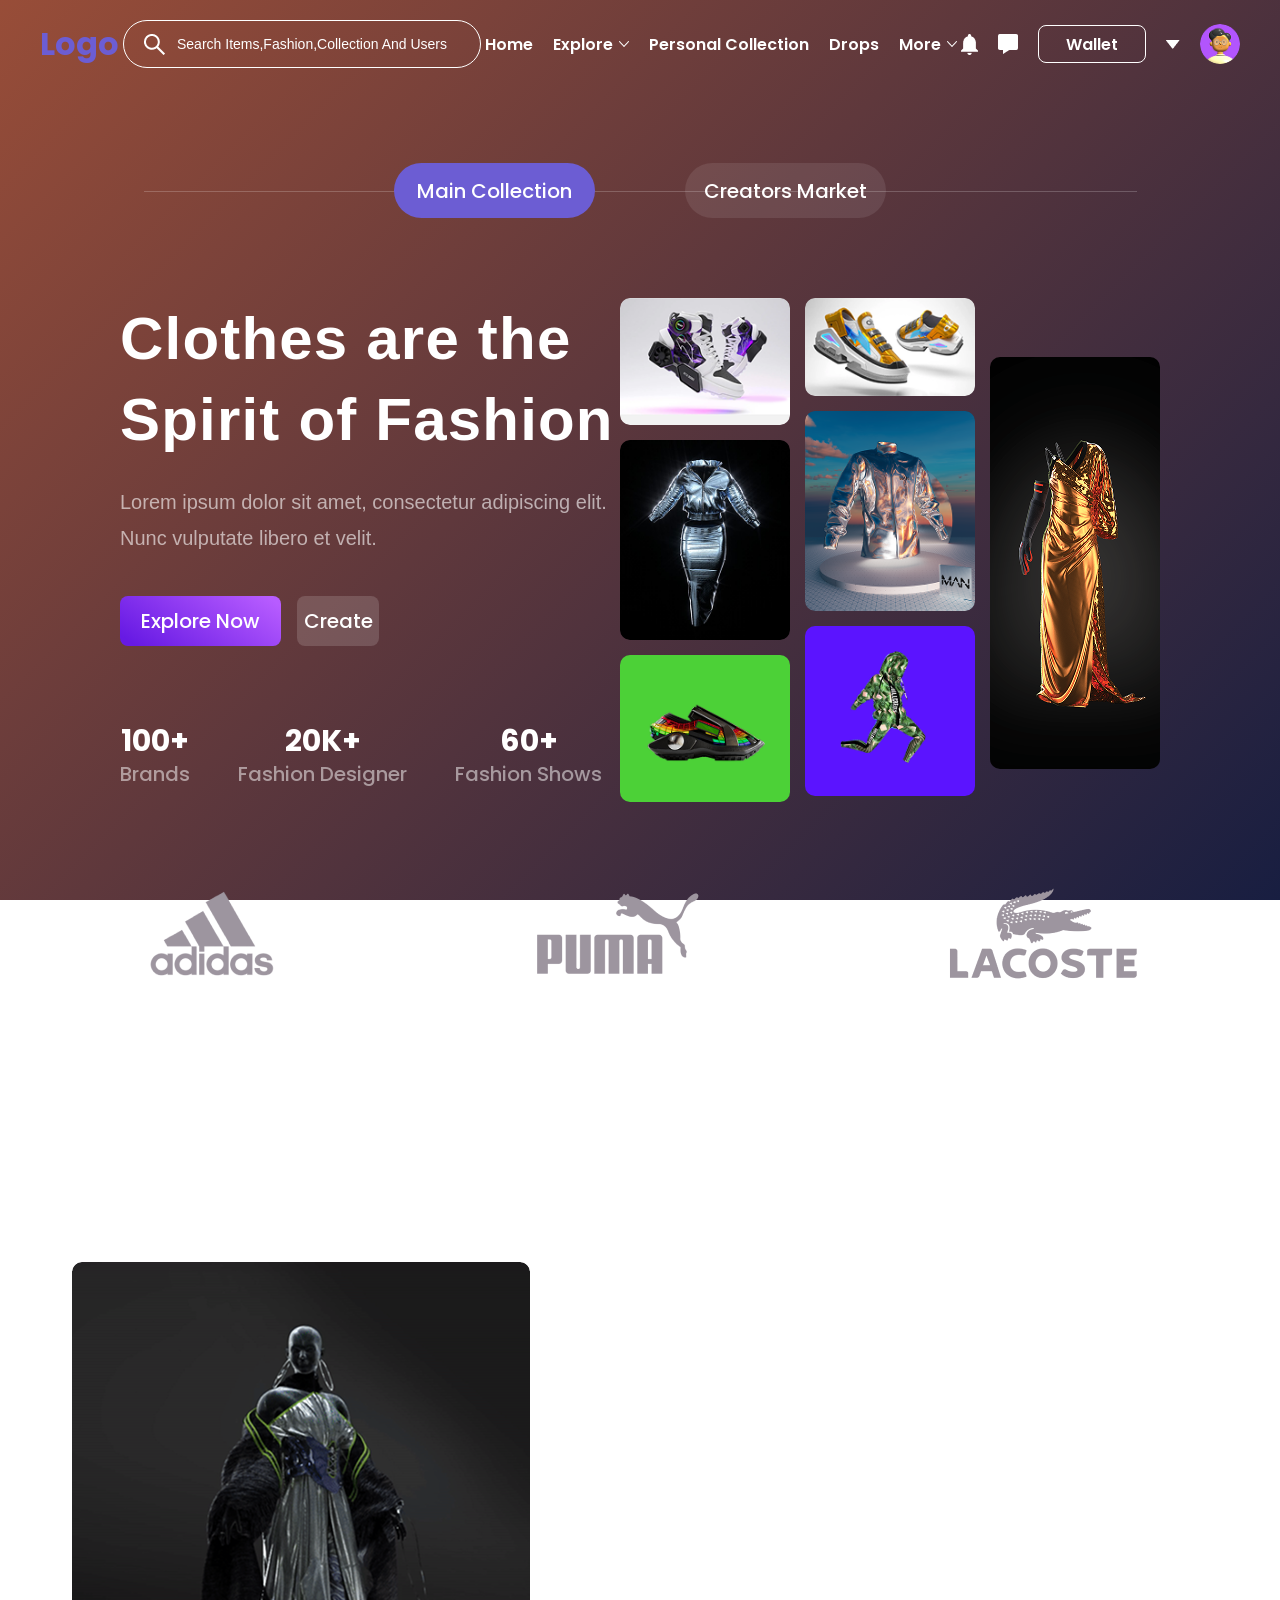
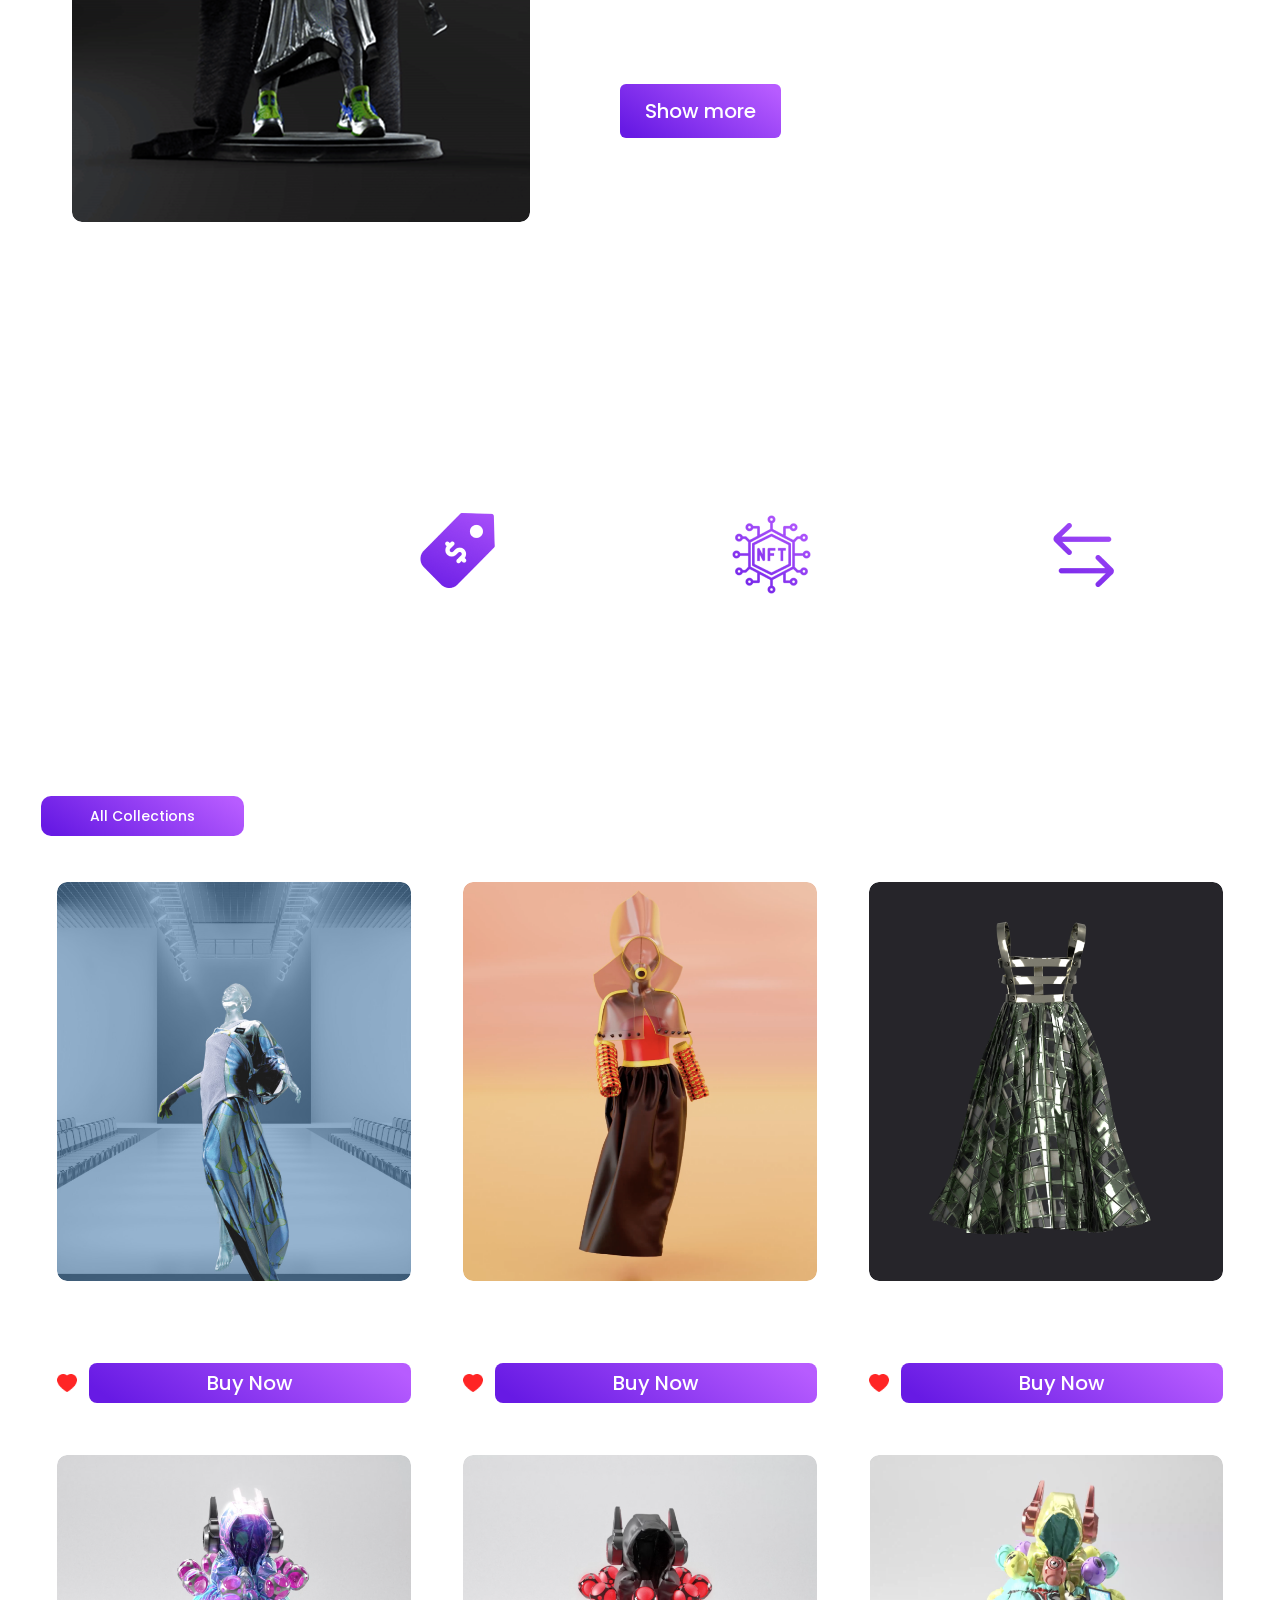
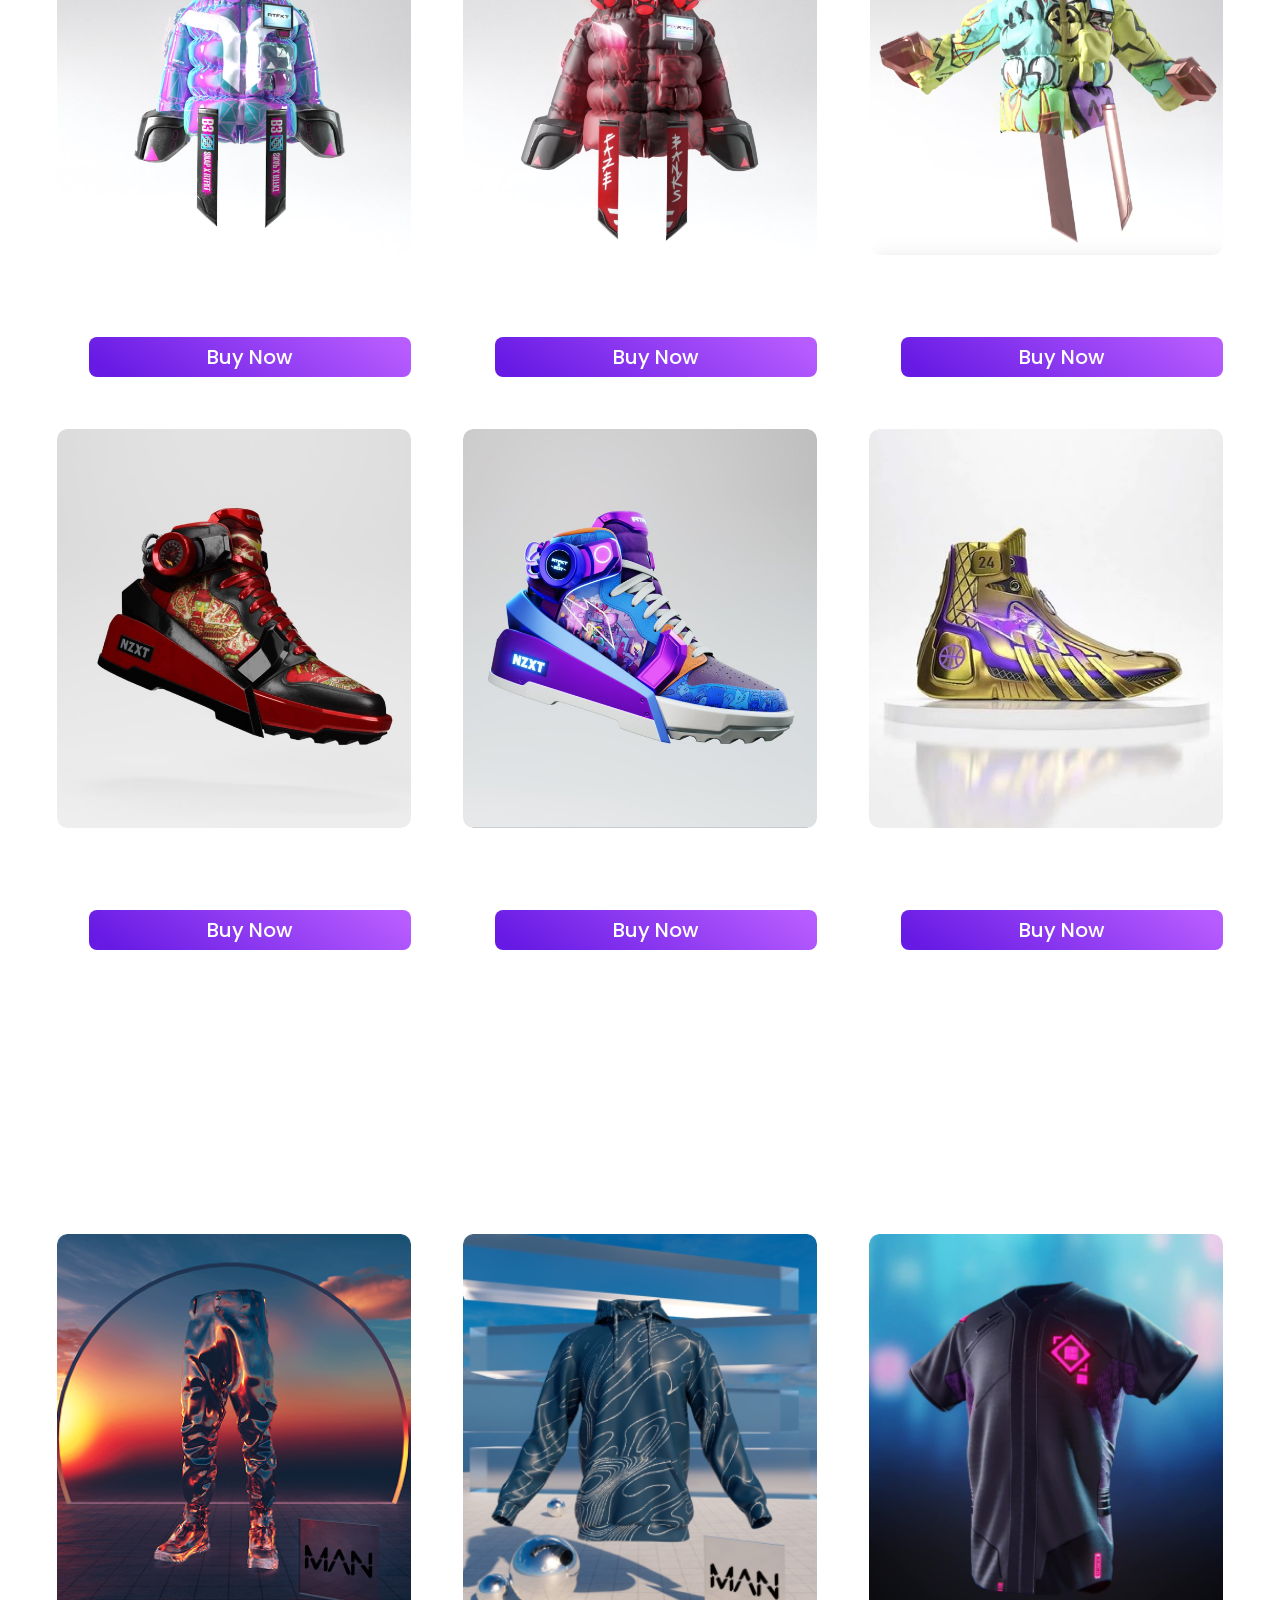
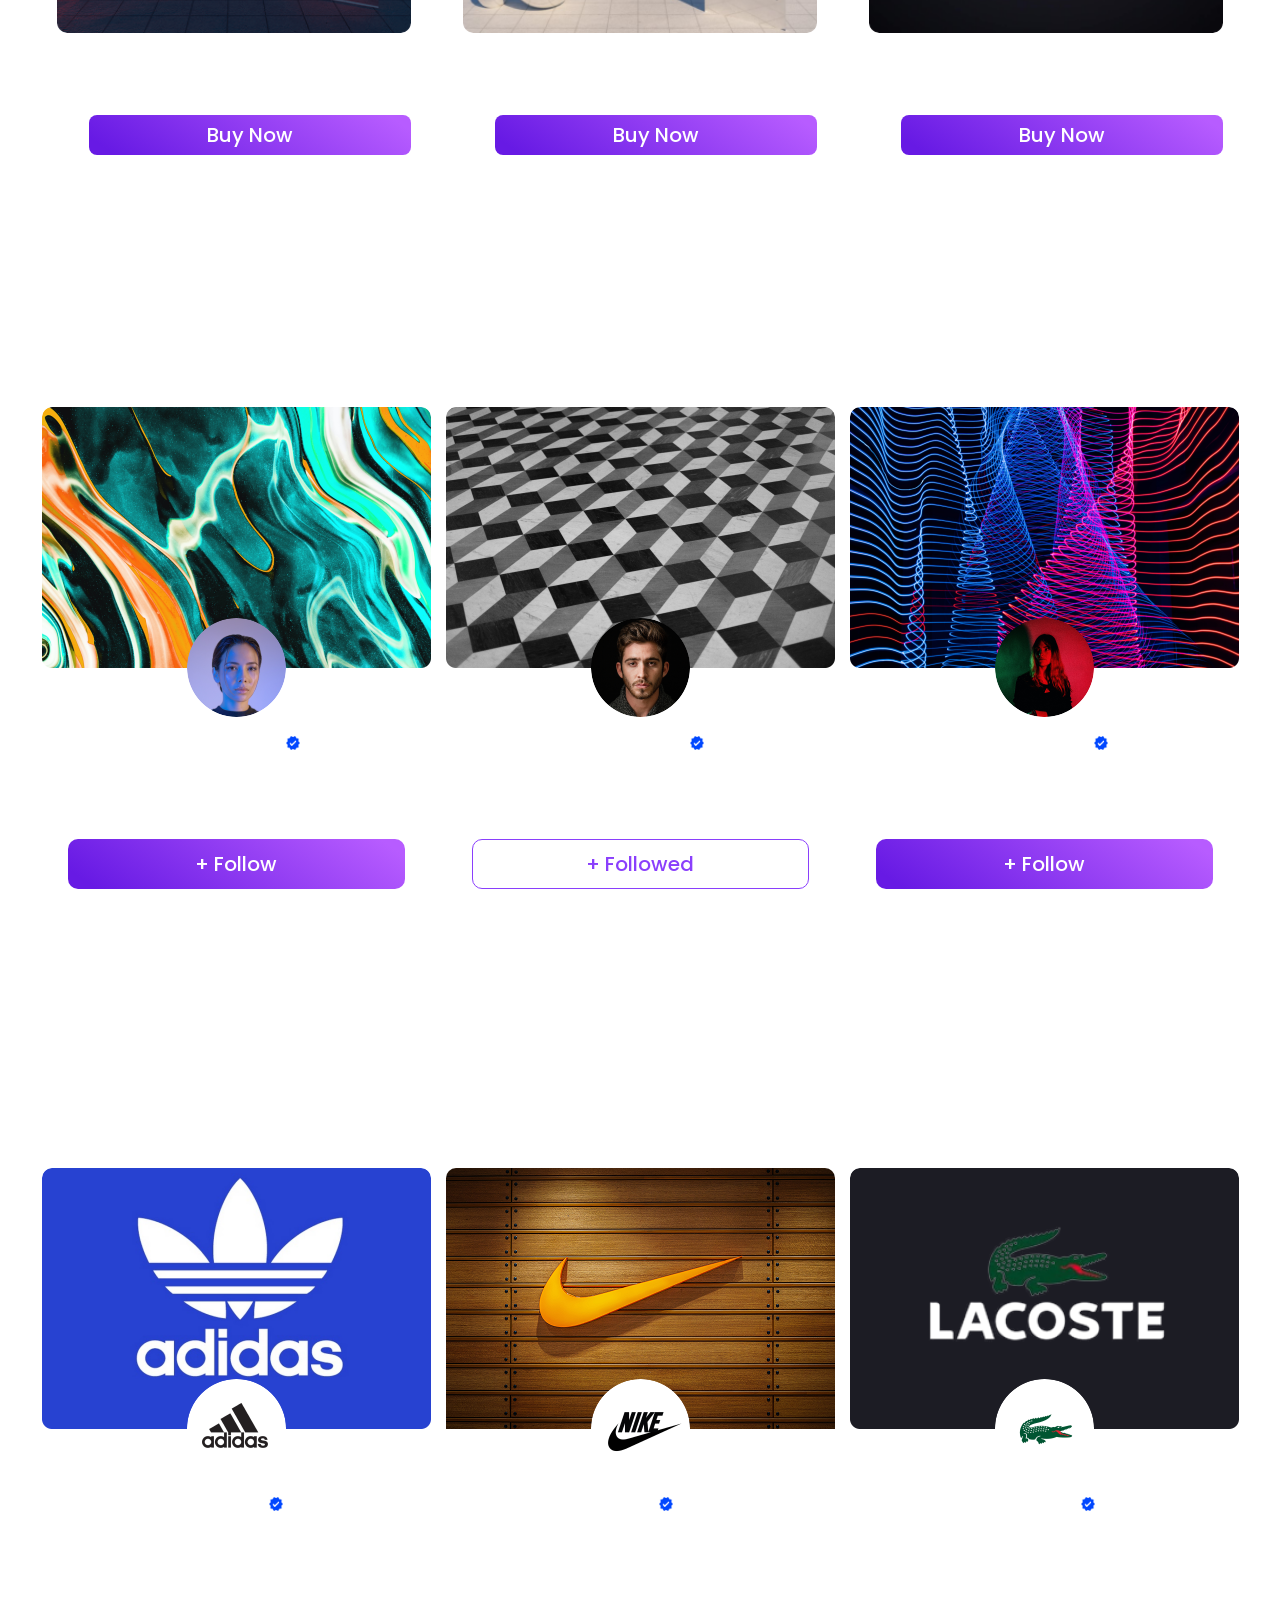
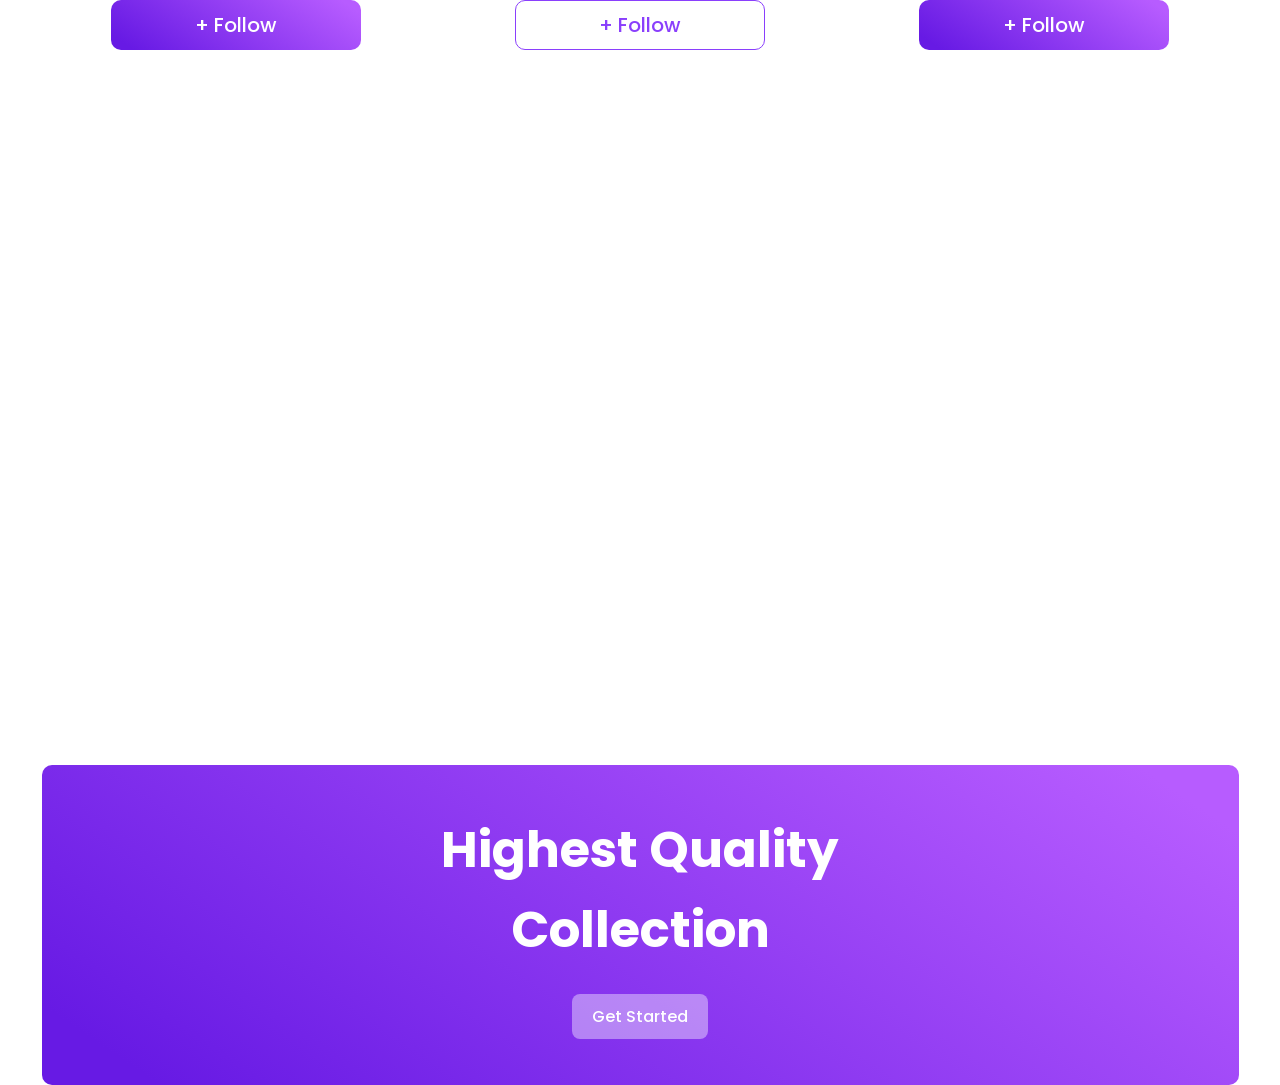
==== index.html @ 4e11d4e2 "initial commit" ====
<!DOCTYPE html>
<html lang="en">
<head>
    <meta charset="UTF-8">
    <meta name="viewport" content="width=device-width, initial-scale=1.0">
    <title>Fashion Marketplace</title>
    <link href="https://fonts.googleapis.com/css2?family=Poppins:wght@400;500;700&display=swap" rel="stylesheet">
    <link rel="stylesheet" href="assets/css/reset.css">
    <link rel="stylesheet" href="assets/css/style.css">
</head>
<body>
    <header> 
        <nav class="navbar">
            <!--1 ლოგო-->
            <a href="#" class="logo">Logo</a>

            <!--2 საძიებო ველი-->
            <div class="search-box">
                <img src="assets/icons/search.png" alt="search" class="search-icon">
                <input type="text" placeholder="Search Items,Fashion,Collection And Users">
            </div>

            <!--3 მენიუს ბმულები-->
             <ul class="nav-links">
                <li><a href="#">Home</a></li>
                <li>
                    <a href="#">
                        Explore
                        <img src="assets/icons/dropdown.png" alt="dropdown" class="dropdown-icon">
                    </a>
                </li>
                    <li><a href="#">Personal Collection</a></li>
                    <li><a href="#">Drops</a></li>
                    <li>
                    <a href="#">
                        More
                        <img src="assets/icons/dropdown.png" alt="dropdown" class="dropdown-icon">
                        </a>
                     </li>
                </ul>

                <!--მარჯვენა მხრის ელემენტები-->
            <div class="nav-right">
                <img src="assets/icons/notification.png" alt="Notification" class="icon">
                <img src="assets/icons/chat.png"  alt="chat" class="icon">
                <a href="#" class="wallet-btn">Wallet</a>
                <img src="assets/icons/wallet.png" alt="wallet" class="icon">
                <img src="assets/icons/profile.png" alt="profile" class="profile-img">

            </div>
        </nav>
    </header>
    
   <main>
    <div class="tabs">
        <a href="#" class="tab tab-active">Main Collection</a>
        <a href="#" class="tab">Creators Market</a>
    </div>
<section class="hero">
    <div class="hero-text">
        <h1>Clothes are the<br>Spirit of Fashion</h1>
        <p>Lorem ipsum dolor sit amet, consectetur adipiscing elit.<br>Nunc vulputate libero et velit.</p>

        <div class="hero-buttons">
            <a href="#" class="btn btn-primary">Explore Now</a>
            <a href="#" class="btn btn-secondary">Create</a>
        </div>

        <div class="stats">
            <div>
                <h3>100+</h3>
                <p>Brands</p>
            </div>
            <div>
                <h3>20K+</h3>
                <p>Fashion Designer</p>
            </div>
            <div>
                <h3>60+</h3>
                <p>Fashion Shows</p>
            </div>
        </div>  
        </div>
    <div class="hero-images">
        <div class="col">
            <img src="assets/images/shoes-white.png">
            <img src="assets/images/suit.png">
            <img src="assets/images/shoes-green.png">
        </div>
        <div class="col">
            <img src="assets/images/shoes-yellow.png">
            <img src="assets/images/jacket.png">
            <img src="assets/images/figure.png">
            </div>
         <div class="col">
                <img src="assets/images/dress.png">
            </div>
        </div>    
</section>
 <section class="brands">
    <img src="assets/images/adidas.png" alt="adidas">
    <img src="assets/images/puma.png" alt="puma">
    <img src="assets/images/lacoste.png" alt="lacoste">
 </section>
<section class="about">
    <div class="about-head">
        <h2>About Us</h2>
        <p>Lorem ipsum dolor sit amet, consectetur<br> adipiscing elit.</p>
    </div>
    <div class="about-content">
        <img src="assets/images/Rectangle.png">

        <div class="about-text">
            <h3>Fashion That Speaks</h3>
            <p>Lorem ipsum dolor sit amet, consectetur adipiscing elit. Etiam eu turpis molestie, dictum est a, mattis tellus. Sed dignissim, metus nec fringilla  risus sem sollicitudin lacus, ut interdum tellus elit sed risus.  eget condimentum velit, sit amet feugiat lectus. Class aptent taciti sociosqu ad litora torquent per conubia nostra, per<br> inceptos himenaeos. Praesent auctor purus luctus enim egestas, ac scelerisque ante pulvinar. </p>
            <a href="#" class="btn btn-primary">Show more</a>
            </div>

        </div>
    </div>
</section>

<section class="collection">
    <div class="collection-head">
        <h2> All Collection</h2>
        <p>Worlds First Layer 2 Fashion Marketplace</p>
    </div>

    <div class="collection-items">
        <div>
            <img src="assets/images/Mask1.png" alt="mask">
            <p>No Gas Fees</p>
    </div>
    <div >
        <img src="assets/images/Mask2.png" alt="mask">
        <p>Carbon Netural NFTs</p>
    </div>
    <div>
        <img src="assets/images/Mask3.png" alt="mask">
        <p>Fast And Easy Transactions</p>
    </div>
 </div>
</section>

        <section class="market">
            <div class="market-tabs">
                <button class="market-tab market-tab-active">All Collections</button>
                <button class="market-tab">Verified Brands</button>
                <button class="market-tab">Verified Artists</button>
                <button class="market-tab">New Drops</button>
                <button class="market-tab">Live Shows</button>
            </div>

            <div class="market-grid">
                <!-- ბარათი 1-->
            <div class="card">
        <img src="assets/images/silver.png" alt="silver" class="card-img">

        <div class="card-info">
            <span class="card-user">@Johny</span>
            <span class="card-bid-label">Current Bid</span>
        </div>

         <div class="card-info">
            <h4 class="card-title">Lorem Ipsum</h4>
            <span class="card-price">0.005 ETH</span>
        </div>
        <div class="card-bottom">
            <img src="assets/icons/heart-red.png" alt="heart-red" class="heart">
            <a href="#" class="btn btn-primary card-btn">Buy Now</a>
        </div>
    </div>
              <!--ბარათი2-->
              <div class="card">
        <img src="assets/images/gold.png" alt="gold" class="card-img">
        <div class="card-info">
            <span class="card-user">@Johny</span>
            <span class="card-bid-label">Current Bid</span>
        </div>
        <div class="card-info">
            <h4 class="card-title">Lorem Ipsum</h4>
            <span class="card-price">0.005 ETH</span>
        </div>
        <div class="card-bottom">
            <img src="assets/icons/heart-red.png" alt="heart-red" class="heart">
            <a href="#" class="btn btn-primary card-btn">Buy Now</a>
        </div>
    </div>

    <!-- ბარათი 3 -->
    <div class="card">
        <img src="assets/images/green.png" alt="green" class="card-img">
        <div class="card-info">
            <span class="card-user">@Johny</span>
            <span class="card-bid-label">Current Bid</span>
        </div>
        <div class="card-info">
            <h4 class="card-title">Lorem Ipsum</h4>
            <span class="card-price">0.005 ETH</span>
        </div>
        <div class="card-bottom">
            <img src="assets/icons/heart-red.png" alt="heart-red" class="heart">
            <a href="#" class="btn btn-primary card-btn">Buy Now</a>
        </div>
    </div>

    <!-- ბარათი 4 -->
    <div class="card">
        <img src="assets/images/robot1.png" alt="robot" class="card-img">
        <div class="card-info">
            <span class="card-user">@Johny</span>
            <span class="card-bid-label">Current Bid</span>
        </div>
        <div class="card-info">
            <h4 class="card-title">Lorem Ipsum</h4>
            <span class="card-price">0.005 ETH</span>
        </div>
        <div class="card-bottom">
            <img src="assets/icons/heart2.png" alt="heart2" class="heart">
            <a href="#" class="btn btn-primary card-btn">Buy Now</a>
        </div>
    </div>

    <!-- ბარათი 5 -->
    <div class="card">
        <img src="assets/images/robot2.png" alt="robot2" class="card-img">
        <div class="card-info">
            <span class="card-user">@Johny</span>
            <span class="card-bid-label">Current Bid</span>
        </div>
        <div class="card-info">
            <h4 class="card-title">Lorem Ipsum</h4>
            <span class="card-price">0.005 ETH</span>
        </div>
        <div class="card-bottom">
            <img src="assets/icons/heart2.png" alt="heart2" class="heart">
            <a href="#" class="btn btn-primary card-btn">Buy Now</a>
        </div>
    </div>

    <!-- ბარათი 6 -->
    <div class="card">
        <img src="assets/images/robot3.png" alt="robot3" class="card-img">
        <div class="card-info">
            <span class="card-user">@Johny</span>
            <span class="card-bid-label">Current Bid</span>
        </div>
        <div class="card-info">
            <h4 class="card-title">Lorem Ipsum</h4>
            <span class="card-price">0.005 ETH</span>
        </div>
        <div class="card-bottom">
            <img src="assets/icons/heart2.png" alt="heart2" class="heart">
            <a href="#" class="btn btn-primary card-btn">Buy Now</a>
        </div>
     </div>

        <!--ბარათი 7-->
        <div class="card">
            <img src="assets/images/red shoes.png" alt="red shoes" class="card-img">
            <div class="card-info">
                <span class="card-user">@Johny</span>
                 <span class="card-bid-label">Current Bid</span>
        </div>
        <div class="card-info">
            <h4 class="card-title">Lorem Ipsum</h4>
            <span class="card-price">0.005 ETH</span>
        </div>
        <div class="card-bottom">
            <img src="assets/icons/heart2.png" alt="heart2" class="heart">
            <a href="#" class="btn btn-primary card-btn">Buy Now</a>
        </div>
        </div>

         <!--ბარათი 8-->
        <div class="card">
            <img src="assets/images/violet shoes.png" alt="violet shoes" class="card-img">
            <div class="card-info">
                <span class="card-user">@Johny</span>
                 <span class="card-bid-label">Current Bid</span>
        </div>
        <div class="card-info">
            <h4 class="card-title">Lorem Ipsum</h4>
            <span class="card-price">0.005 ETH</span>
        </div>
        <div class="card-bottom">
            <img src="assets/icons/heart2.png" alt="heart2" class="heart">
            <a href="#" class="btn btn-primary card-btn">Buy Now</a>
        </div>
        </div>

         <!--ბარათი 9-->
        <div class="card">
            <img src="assets/images/gold shoes.png" alt="gold shoes" class="card-img">
            <div class="card-info">
                <span class="card-user">@Johny</span>
                <span class="card-bid-label">Current Bid</span>
            </div>
            <div class="card-info">
                <h4 class="card-title">Lorem Ipsum</h4>
                <span class="card-price">0.005 ETH</span>
            </div>
            <div class="card-bottom">
                <img src="assets/icons/heart2.png" alt="heart2" class="heart">
                <a href="#" class="btn btn-primary card-btn">Buy Now</a>
            </div>
        </div>   
    </div>       
</section>       
<section class="trending">
    <div class="trending-head">
        <h2>New &amp; Trending</h2>
        <p>Lorem ipsum dolor sit amet, consectetur<br>adipiscing elit.</p>
    </div>

    <div class="trending-grid">

        <!--ბარათი 1-->
        <div class="card">
            <img src="assets/images/trousers.png" alt="trousers" class="card-img">
            <div class="card-info">
                <span class="card-user">@Johny</span>
                <span class="card-bid-label">Current Bid</span>
            </div>
            <div class="card-info">
                <h4 class="card-title">Lorem Ipsum</h4>
                <span class="card-price">0.005 ETH</span>
            </div>
            <div class="card-bottom">
                <img src="assets/icons/heart2.png" alt="heart2" class="heart">
                <a href="#" class="btn btn-primary card-btn">Buy Now</a>
            </div>
        </div>

        <!--ბარათი 2-->
        <div class="card">
            <img src="assets/images/jacket3.png" alt="jacket3" class="card-img">
            <div class="card-info">
                <span class="card-user">@Johny</span>
                <span class="card-bid-label">Current Bid</span>
            </div>
            <div class="card-info">
                <h4 class="card-title">Lorem Ipsum</h4>
                <span class="card-price">0.005 ETH</span>
            </div>
            <div class="card-bottom">
                <img src="assets/icons/heart2.png" alt="heart2" class="heart">
                <a href="#" class="btn btn-primary card-btn">Buy Now</a>
            </div>
        </div>

        <!--ბარათი 3-->
        <div class="card">
            <img src="assets/images/T-shirt.png" alt="T-shirt" class="card-img">
            <div class="card-info">
                <span class="card-user">@Johny</span>
                <span class="card-bid-label">Current Bid</span>
            </div>
            <div class="card-info">
                <h4 class="card-title">Lorem Ipsum</h4>
                <span class="card-price">0.005 ETH</span>
            </div>
            <div class="card-bottom">
                <img src="assets/icons/heart2.png" alt="heart2" class="heart">
                <a href="#" class="btn btn-primary card-btn">Buy Now</a>
            </div>
        </div>

    </div>
</section>
        <section class="creators"> 
            <div class="creators-head">
                <h2>Upcoming Creators</h2>
                <p>Lorem ipsum dolor sit amet, consectetur<br> adipiscing elit.</p>
            </div>

            <div class="creators-grid">
            <!--ბარათი 1-->
            <div class="creator-card">
                <img src="assets/images/creator1.png" alt="creator1" class="creator-cover">
                <img src="assets/images/avatar1.png" alt="avatar1" class="creator-avatar">
                <h4 class="creator-name">John Wick
                    <img src="assets/icons/verified.png" alt="verified" class="creator-check">
                </h4>
                <p class="creator-text">Lorem ipsum dolor sit amet, consectetur <br>adipiscing elit.</p>
                <a href="#" class="btn btn-primary creator-btn">+ Follow</a>
           </div>

           <!--ბარათი 2-->
           <div class="creator-card">
            <img src="assets/images/creator2.png" alt="creator2" class="creator-cover">
            <img src="assets/images/avatar2.png"  alt="avatar2" class="creator-avatar">
            <h4 class="creator-name">John Wick
             <img src="assets/icons/verified.png" alt="verified" class="creator-check">
                </h4>
                <p class="creator-text">Lorem ipsum dolor sit amet, consectetur <br>adipiscing elit.</p>
                <a href="#" class="btn creator-btn creator-btn-followed">+ Followed</a>
           </div>
           <!-- ბარათი 3-->
            <div class="creator-card">
            <img src="assets/images/creator3.png" alt="creator3" class="creator-cover">
            <img src="assets/images/avatar3.png"  alt="avatar3" class="creator-avatar">
            <h4 class="creator-name">John Wick
             <img src="assets/icons/verified.png" alt="verified" class="creator-check">
                </h4>
                <p class="creator-text">Lorem ipsum dolor sit amet, consectetur <br>adipiscing elit.</p>
                <a href="#" class="btn btn-primary creator-btn">+ Follow</a>
           </div>

       </div>
 </section>

 <section class="brand-section">
 <div class="brands-head">
    <h2>Upcoming Brands</h2>
    <p>Lorem ipsum dolor sit amet, consectetur<br> adipiscing elit.</p>
 </div>

 <div class="brands-grid">
      <!--ბარათი 1-->
      <div class="brands-card">
        <img src="assets/images/adidas1.png" alt="adidas1" class="brands-cover">
        <img src="assets/images/logo1.png" atl="logo1" class="brands-logo">
        <h4 class="brands-name">Adidas
            <img src="assets/icons/verified.png" alt="verified" class="brands-check">
        </h4>
        <p class="brands-text">Lorem ipsum dolor sit amet, consectetur <br>adipiscing elit.</p>
        <a href="#" class="btn btn-primary brands-btn">+ Follow</a>
      </div>


      <!--ბარათი 2-->
      <div class="brands-card">
        <img src="assets/images/nike.png" alt="nike" class="brands-cover">
        <img src="assets/images/logo2.png" alt="logo2" class="brands-logo">
        <h4 class="brands-name">Nike
            <img src="assets/icons/verified.png" alt="verified" class="brands-check">
        </h4>
        <p class="brands-text">Lorem ipsum dolor sit amet, consectetur <br>adipiscing elit.</p>
        <a href="#" class="btn brands-btn brands-btn-followed">+ Follow</a>
      </div>
      

       <!--ბარათი 1-->
      <div class="brands-card">
        <img src="assets/images/lacoste1.png" alt="lacoste1" class="brands-cover">
        <img src="assets/images/logo3.png" alt="logo3" class="brands-logo">
        <h4 class="brands-name">Lacoste
            <img src="assets/icons/verified.png" alt="verified" class="brands-check">
        </h4>
        <p class="brands-text">Lorem ipsum dolor sit amet, consectetur <br>adipiscing elit.</p>
        <a href="#" class="btn btn-primary brands-btn">+ Follow</a>
      </div>
    </div>
 </section>


 <section class="faq">
    <div class="faq-head">
        <h2>Freaquently Asked<br>Question</h2>
        <p>Wanna Ask Something?</p>
    </div>

    <div class="faq-grid">
        <div class="faq-question">
            <span>Lorem ipsum ipsum ?</span>
            <span class="faq-plus">+</span>
        </div>
        <div class="faq-question">
            <span>Lorem ipsum ipsum ?</span>
            <span class="faq-plus">+</span>
        </div>
        <div class="faq-question">
            <span>Lorem ipsum ipsum ?</span>
            <span class="faq-plus">+</span>
        </div>
        <div class="faq-question">
            <span>Lorem ipsum ipsum ?</span>
            <span class="faq-plus">+</span>
        </div>
        <div class="faq-question">
            <span>Lorem ipsum ipsum ?</span>
            <span class="faq-plus">+</span>
        </div>
        <div class="faq-question">
            <span>Lorem ipsum ipsum ?</span>
            <span class="faq-plus">+</span>
        </div>
    </div>
</section>

<section class="banner">
    <h2>Highest Quality<br>Collection</h2>
    <a href="#" class="banner-btn">Get Started</a>
</section>

</main>
</body>
</html>
---- assets/css/style.css ----
:root {
  --accent: #6C5DD3;                  
  --white: #FFFFFF;                 
  --black: #000000;                   
  --background-gradient: linear-gradient(135deg, #984D38 0%, #181E41 100%);
  --font-main: 'Poppins', Arial, sans-serif;   
  --font-heading: 'Inter', Arial, sans-serif;  
  --gradient-btn: linear-gradient(214.02deg, #B75CFF 6.04%, #671AE4 92.95%);
}



body {
    background: var(--background-gradient);
    background-attachment: fixed;
    min-height: 100vh;
    margin: 0;
    font-family: var(--font-main);
    color: var(--white);
}

header {
    padding: 20px 40px;
    background-color: transparent;
}

/* მთავარი კონტეინერი */
.navbar {
    display: flex;
    justify-content: space-between;
    align-items: center;
    width: 100%;
}

.logo {
    display: flex;
    align-items: center;
    font-size: 32px;
    font-weight: 700;
    color: var(--accent);
    text-decoration: none;
}


/* ძებნა */
.search-box {
    width: 358px;
    height: 48px;
    box-sizing: border-box;
    color: var(--white);
    border: 0.5px solid var(--white);
    display: flex;
    align-items: center;
    padding: 0 20px;
    border-radius: 30px;
}

.search-icon {
    width: 21px;
    height: 21px;
    margin-right: 12px;
}

.search-box input {
    width: 272px;
    height: 17px;
    background: transparent;
    border: none;
    color: var(--white);
    outline: none;
    font-size: 14px;
    padding: 0;
}

.search-box input::placeholder {
    color: #FFFFFF;
}

.search-box input:focus {
    background: transparent;
    outline: none;
    box-shadow: none;
}

/* მენიუ */
.nav-links {
    display: flex;
    gap: 20px;
    list-style: none;
    margin: 0;
    padding: 0;
}

.nav-links a {
    font-family: var(--font-main);
    font-weight: 600;
    font-size: 16px;
    color: var(--white);
    text-decoration: none;
    display: flex;
    align-items: center;
    gap: 6px;
}

.dropdown-icon {
    width: 10px;
    height: auto;
}

/* მარჯვენა მხარე */
.nav-right {
    display: flex;
    align-items: center;
    gap: 20px;
}

.nav-right img {
    cursor: pointer;
}

.nav-right img.icon-notification {
    width: 20px;
    height: 20px;
}

.nav-right img.icon-chat {
    width: 17px;
    height: 21px;
}

.nav-right img.wallet-arrow {
    width: 14px;
    height: 9px;
}

.wallet-btn {
    width: 108px;
    height: 38px;
    box-sizing: border-box;
    display: flex;
    align-items: center;
    justify-content: center;
    border: 1px solid #FFFFFF;
    border-radius: 8px;
    color: var(--white);
    text-decoration: none;
    font-weight: 600;
}

.profile-img {
    width: 40px;
    height: 40px;
    border-radius: 50%;
}

/* ტაბები */
.tabs {
    position: relative;
    width: 993px;
    height: 55px;
    margin: 75px auto 0;
    display: flex;
    justify-content: center;
    align-items: center;
    gap: 90px;
}

.tabs::before {
    content: "";
    position: absolute;
    top: 50%;
    left: 0;
    width: 100%;
    height: 0.5px;
    background: rgba(255, 255, 255, 0.2);
    z-index: 0;
}

.tab {
    position: relative;
    z-index: 1;
    width: 201.22px;
    height: 55px;
    box-sizing: border-box;
    display: flex;
    align-items: center;
    justify-content: center;
    border-radius: 30px;
    background: rgba(255, 255, 255, 0.09);
    color: #FFFFFF;
    text-decoration: none;
    font-family: 'Poppins', sans-serif;
    font-size: 20px;
    font-weight: 500;
}

.tab-active {
    background: var(--accent);
}

/* hero: ტექსტი მარცხნივ, სურათები მარჯვნივ */
.hero {
    display: flex;
    justify-content: space-between;
    align-items: flex-start;
    padding: 80px 120px 0 120px;
}

.hero-text {
    width: 500px;
}

.hero-text h1 {
    width: 500px;
    height: 162px;
    margin: 0;
    font-family: 'Inter', Arial, sans-serif;
    font-weight: 800;
    font-size: 60px;
    line-height: 1.35;
    letter-spacing: 0.02em;
    color: #FFFFFF;
    white-space: nowrap;
}

.hero-text p {
    margin: 24px 0 0;
    font-family: 'Inter', Arial, sans-serif;
    font-weight: 500;
    font-size: 20px;
    line-height: 1.8;
    color: rgba(255, 255, 255, 0.6);
    white-space: nowrap;
}

/* ღილაკები */
.hero-buttons {
    display: flex;
    gap: 16px;
    margin-top: 40px;
}

.btn {
    display: flex;
    align-items: center;
    justify-content: center;
    color: #FFFFFF;
    text-decoration: none;
    font-size: 20px;
    font-weight: 500;
    border-radius: 8px;
}

.btn-primary {
    width: 161px;
    height: 50px;
    background: var(--gradient-btn);

}
   

.btn-secondary {
    width: 82px;
    height: 50px;
    background: rgba(255, 255, 255, 0.15);
}

/* სტატისტიკა */
.stats {
    display: flex;
    gap: 48px;
    margin-top: 80px;
    text-align: center;
}

.stats h3 {
    margin: 0;
    font-family: 'Poppins', Arial, sans-serif;
    font-weight: 700;
    font-size: 30px;
    line-height: 100%;
    letter-spacing: 0;
    color: #FFFFFF;
}

.stats p {
    margin: 8px 0 0;
    font-family: 'Poppins', Arial, sans-serif;
    font-weight: 500;
    font-size: 20px;
    line-height: 100%;
    letter-spacing: 0;
    color: rgba(255, 255, 255, 0.5);
    white-space: nowrap;
}

/* სურათები */
.hero-images {
    display: flex;
    gap: 15px;
    align-items: flex-start;
}

.col {
    display: flex;
    flex-direction: column;
    align-items: center;
    gap: 15px;
}

.hero-images img {
    border-radius: 10px;
    object-fit: cover;
}
/* სვეტი 1 */
.col:nth-child(1) img:nth-child(3) {
    width: 187px;
    height: 147px;
    padding: 0 20px;
    box-sizing: border-box;
    border-radius: 10px;
    background: #4CD137;           /* მწვანე ფონი */
    object-fit: contain;
}
/*  სვეტი 2 */
.col:nth-child(2) img:nth-child(3) {
    width: 187px;
    height: 170px;
    padding: 0  18px;
    box-sizing: border-box;
    border-radius: 10px;
    background: #5B14FF;           /* იისფერი ფონი */
    object-fit: contain;
}
/* სვეტი 3 */
.col:nth-child(3) {
    margin-top: 59px;
}

.col:nth-child(3) img:nth-child(1) {
    width: 187px;
    height: 412px;
    border-radius: 10px;
    object-fit: cover;
}
.brands {
    display: flex;
    justify-content: center;
    align-items: center;
    gap: 250px;
    width: 994.42px;
    height: 103px;
    margin: 80px auto 0;
}
/* About Us */
.about {
    margin-top: 120px;
}

/* ზედა სათაური და ტექსტი */
.about-head {
    text-align: center;
}

.about-head h2 {
    margin: 0;
    font-family: 'Inter', Arial, sans-serif;
    font-weight: 700;
    font-size: 32px;                   
    color: #FFFFFF;
}

.about-head p {
    margin: 12px 0 0;
    font-family: 'Poppins', Arial, sans-serif;
    font-weight: 400;
    font-size: 16px;                   
    line-height: 1.5;
    color: rgba(255, 255, 255, 0.5);
}

/* სურათი მარცხნივ + ტექსტი მარჯვნივ (grid) */
.about-content {
    display: grid;
    grid-template-columns: 458px 588px;   
    gap: 90px;                            
    align-items: center;
    width: 1136px;                        
    margin: 60px auto 0;
}

.about-content img {
    width: 458px;
    height: 560px;
    border-radius: 10px;
    object-fit: cover;
}

/* ტექსტი მარჯვნივ */
.about-text {
    width: 588px;
    height: 447px;
}

.about-text h3 {
    width: 340px;
    height: 43px;
    margin: 0;
    font-family: 'Inter', Arial, sans-serif;
    font-weight: 700;
    font-size: 32px;                   
    line-height: 43px;
    color: #FFFFFF;
}

.about-text p {
    width: 588px;
    margin: 20px 0 0;               
    font-family: 'Inter', Arial, sans-serif;
    font-weight: 200;
    font-size: 20px;                  
    line-height: 1.8;
    color: rgba(255, 255, 255, 0.6);
}

.about-text .btn {
    width: 161px;
    height: 54px;
    margin-top: 50px;                 
    box-sizing: border-box;
    border-radius: 6px;
}
.collection {
    width: 941px;
    height: 304px;
    margin: 120px 0 0 301px;
}
.collection-head {
    text-align: center;
}

.collection-head h2 {
    margin: 0;
    font-family: 'Poppins', Arial, sans-serif;
    font-weight: 700;
    font-size: 40px;
    line-height: 100%;
    letter-spacing: 0;
    color: #FFFFFF;
}
.collection-head p {
    margin: 16px 0 0;
    font-family: 'SF Pro Display', 'Inter', Arial, sans-serif;
    font-weight: 500;
    font-size: 20px;
    line-height: 38px;
    letter-spacing: 0.02em;
    text-align: center;
    color: rgba(255, 255, 255, 0.5);
}
.collection-items {
    display: grid;
    grid-template-columns: repeat(3, 1fr);
    align-items: start;
    width: 941px;
    height: 133px;
    margin-top: 77px;
    text-align: center;
}
.collection-items p {
    margin: 15px 0 0;
    font-family: 'Poppins', Arial, sans-serif;
    font-weight: 500;
    font-size: 14px;
    color: #FFFFFF;
}

.market {
    width: 1198px;
    margin: 150px auto 0;
}

.market-tabs {
    display: flex;
    justify-content: space-between;
    height: 40px;
}

.market-tab {
    height: 40px;
    box-sizing: border-box;
    padding: 5px 49px;
    border: none;
    cursor: pointer;
    border-radius: 10px;
    background: rgba(255, 255, 255, 0.1);
    color: #FFFFFF;
    font-family: 'Poppins', Arial, sans-serif;
    font-weight: 500;
    font-size: 14px;
    white-space: nowrap;
}

.market-tab-active {
    background: var(--gradient-btn);
}
.market-grid {
    display: grid;
    grid-template-columns: repeat(3, 1fr);
    gap: 20px;
    margin-top: 30px;
}

.card {
    padding: 16px;
    border-radius: 10px;
    background: rgba(255, 255, 255, 0.1);
}

.card-img {
    width: 100%;
    height: auto;
    display: block;
    border-radius: 10px;
}

.card-info {
    display: flex;
    justify-content: space-between;
    align-items: center;
    margin-top: 12px;
}

.card-user {
    font-family: 'Poppins', Arial, sans-serif;
    font-size: 14px;
    color: rgba(255, 255, 255, 0.5);
}

.card-bid-label {
    font-family: 'Poppins', Arial, sans-serif;
    font-size: 11px;
    color: rgba(255, 255, 255, 0.5);
}

.card-title {
    margin: 0;
    font-family: 'Poppins', Arial, sans-serif;
    font-weight: 600;
    font-size: 14px;
    color: #FFFFFF;
}

.card-price {
    font-family: 'Poppins', Arial, sans-serif;
    font-weight: 600;
    font-size: 13px;
    color: #FFFFFF;
}

.card-bottom {
    display: flex;
    align-items: center;
    gap: 12px;
    margin-top: 16px;
}

.heart {
    width: 20px;
    height: 18px;
    cursor: pointer;
}

.card-btn {
    flex: 1;
    width: auto;
    height: 40px;
    border-radius: 8px;
}
.trending {
    width: 1198px;
    margin: 120px auto 0;
}

.trending-head {
    text-align: center;
}
.trending-head h2 {
    margin: 0;
    font-family: 'Poppins', Arial, sans-serif;
    font-weight: 700;
    font-size: 40px;
    line-height: 100%;
    color:#FFFFFF;
}
.trending-head p {
    margin: 12px 0 0; 
    font-family: 'Poppins', Arial, sans-serif;
    font-weight: 500;
    font-size: 20px;
    line-height: 100%;
    color: rgba(255, 255, 255, 0.5);

}
.trending-grid {
    display: grid;
    grid-template-columns: repeat(3, 1fr);
    gap: 20px;
    margin-top: 40px;
}
.creators {
    width: 1197px;
    margin: 120px auto 0;
}

.creators-head {
    text-align: center;
}

.creators-head h2 {
    margin: 0;
    font-family: 'Poppins', Arial, sans-serif;
    font-weight: 700;
    font-size: 40px;
    line-height: 100%;
    color: #FFFFFF;
}

.creators-head p {
    margin: 12px 0 0;
    font-family: 'Poppins', Arial, sans-serif;
    font-weight: 500;
    font-size: 20px;
    line-height: 1.6;
    color: rgba(255, 255, 255, 0.5);
}

.creators-grid {
    display: grid;
    grid-template-columns: repeat(3, 1fr);
    gap: 15px;
    margin-top: 0px;
}

.creator-card {
    min-height: 525px;
    border-radius: 10px;
    background: rgba(255, 255, 255, 0.1);
    text-align: center;
    overflow: hidden;
}

.creator-cover {
    width: 100%;
    height: 261px;
    display: block;
    object-fit: cover;
}

.creator-avatar {
    width: 99px;
    height: 99px;
    border-radius: 50%;
    display: block;
    margin: -50px auto 0;
    object-fit: cover;
}

.creator-name {
    display: flex;
    justify-content: center;
    align-items: center;
    gap: 6px;
    margin: 16px 0 0;
    font-family: 'Poppins', Arial, sans-serif;
    font-weight: 700;
    font-size: 20px;
    line-height: 100%;
    color: #FFFFFF;
}

.creator-check {
    width: 14px;
    height: 14px;
}

.creator-text {
    margin: 12px 0 0;
    font-family: 'Poppins', Arial, sans-serif;
    font-weight: 500;
    font-size: 12px;
    line-height: 1.6;
    color: rgba(255, 255, 255, 0.5);
}

.creator-card .creator-btn {
    width: 337px;
    height: 50px;
    margin: 36px auto 0;
    box-sizing: border-box;
    border-radius: 10px;
}

.creator-btn-followed {
    background: transparent;
    border: 1px solid #8A3FFC;
    color: #8A3FFC;

}

.brand-section {
    width: 1197px;
    margin: 120px auto 0;
}
.brands-head {
    text-align: center;
}
.brands-head h2 {
    margin: 0;
    font-family: 'Poppins', Arial, sans-serif;
    font-weight: 500;
    font-size: 40px;
    line-height: 100%;
    color: #FFFFFF;
}
.brands-head p {
    margin: 12px 0 0;
    font-family: 'Poppins', Arial, sans-serif;
    font-weight: 700;
    font-size: 20px;
    line-height: 1.6;
    color: rgba(255, 255, 255, 0.5);
}
.brands-grid {
    display: grid;
    grid-template-columns: repeat(3, 1fr);
    gap: 15px;
    margin-top: 0px;
}
.brands-card{
    min-height: 500px;
    border-radius: 10px;
    background: rgba(255, 255, 255, 0.1);
    text-align: center;
    overflow: hidden;
}
.brands-cover {
    width: 100%;
    height: 261px;
    display: block;
    object-fit: cover;
}
.brands-logo{
    width: 99px;
    height: 99px;
    border-radius: 50%;
    display: block;
    margin: -50px auto 0;
    object-fit: cover;
}
.brands-name{
     display: flex;
    justify-content: center;
    align-items: center;
    gap: 6px;
    margin: 16px 0 0;
    font-family: 'Poppins', Arial, sans-serif;
    font-weight: 700;
    font-size: 20px;
    line-height: 100%;
    color: #FFFFFF;
}

.brands-check {
    width: 14px;
    height: 14px;
}

.brands-text {
    margin: 12px 0 0;
    font-family: 'Poppins', Arial, sans-serif;
    font-weight: 500;
    font-size: 12px;
    line-height: 1.6;
    color: rgba(255, 255, 255, 0.5);
}

.brands-card .brands-btn {
    width: 250px;
    height: 50px;
    margin: 36px auto 0;
    box-sizing: border-box;
    border-radius: 10px;
}

.brands-btn-followed {
    background: transparent;
    border: 1px solid #8A3FFC;
    color: #8A3FFC;

}

.faq {
    width: 1197px;
    margin: 120px auto 0;
}

.faq-head {
    text-align: center;
}

.faq-head h2 {
    margin: 0;
    font-family: 'Poppins', Arial, sans-serif;
    font-weight: 700;
    font-size: 40px;
    line-height: 1.6;
    color: #FFFFFF;
}

.faq-head p {
    margin: 12px 0 0;
    font-family: 'Poppins', Arial, sans-serif;
    font-weight: 400;
    font-size: 16px;
    color: rgba(255, 255, 255, 0.5);
}

.faq-grid {
    display: grid;
    grid-template-columns: repeat(2, 1fr);
    gap: 12px;
    margin-top: 40px;
}

.faq-question {
    display: flex;
    justify-content: space-between;
    align-items: center;
    padding: 24px 0;
    border-bottom: 1px solid rgba(255, 255, 255, 0.6);
    font-family: 'Poppins', Arial, sans-serif;
    font-weight: 400;
    font-size: 16px;
    color: rgba(255, 255, 255, 0.5);
}

.faq-plus {
    font-size: 18px;
    cursor: pointer;
}

.banner {
    width: 1197px;
    height: 320px;
    margin: 120px auto 0;
    border-radius: 10px;
    background: linear-gradient(214.02deg, #B75CFF 6.04%, #671AE4 92.95%);
    display: flex;
    flex-direction: column;       
    justify-content: center;      
    align-items: center;          
}

.banner h2 {
    margin: 0;
    font-family: 'Poppins', Arial, sans-serif;
    font-weight: 700;
    font-size: 50px;
    line-height: 1.6;
    text-align: center;
    color: #FFFFFF;
}

.banner-btn {
    margin-top: 24px;
    padding: 10px 20px;
    border-radius: 8px;
    background: rgba(255, 255, 255, 0.4);
    color: #FFFFFF;
    text-decoration: none;
    font-family: 'Poppins', Arial, sans-serif;
    font-weight: 500;
    font-size: 16px;
}

/* hover */
.btn,
.tab,
.wallet-btn,
.nav-links a,
.market-tab,
.banner-btn {
    transition: 0.3s;
}

.btn:hover,
.tab:hover,
.wallet-btn:hover,
.market-tab:hover,
.banner-btn:hover {
    opacity: 0.85;
}

.nav-links a:hover {
    color: #B75CFF;
}
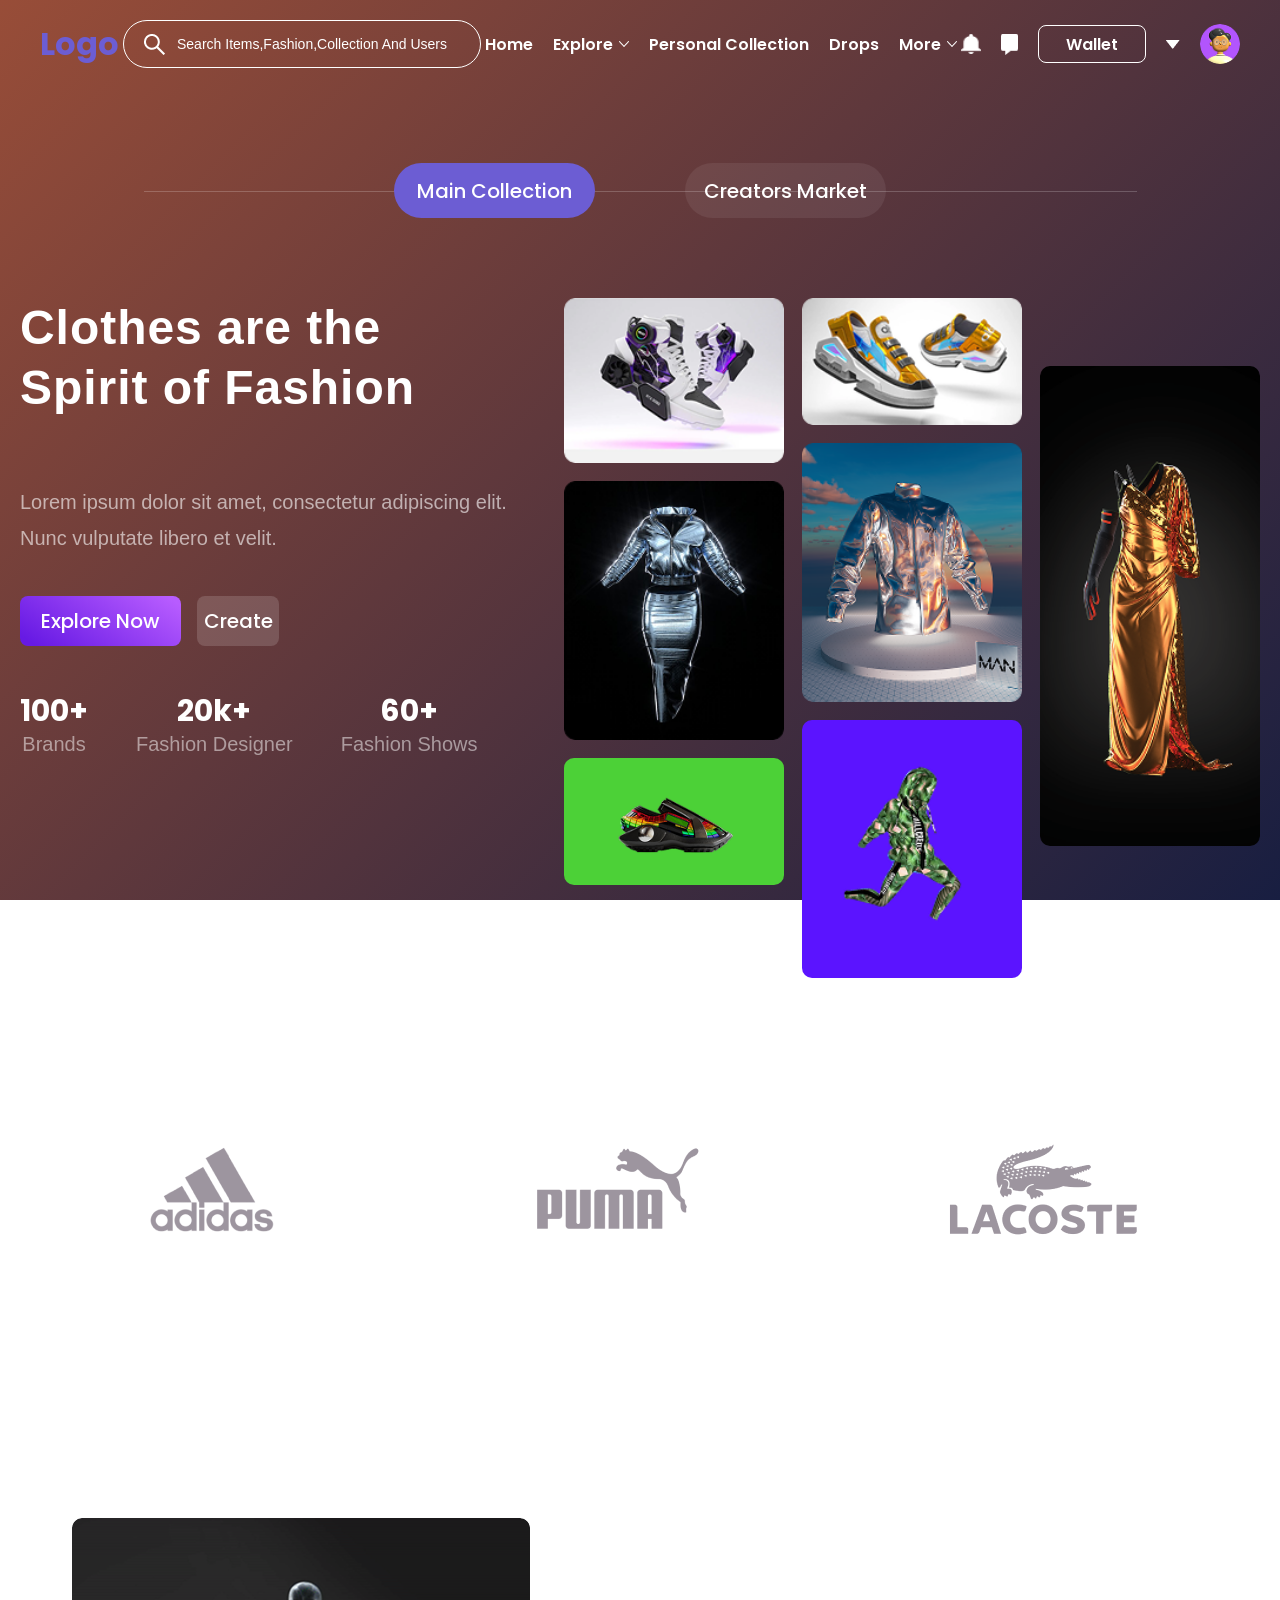
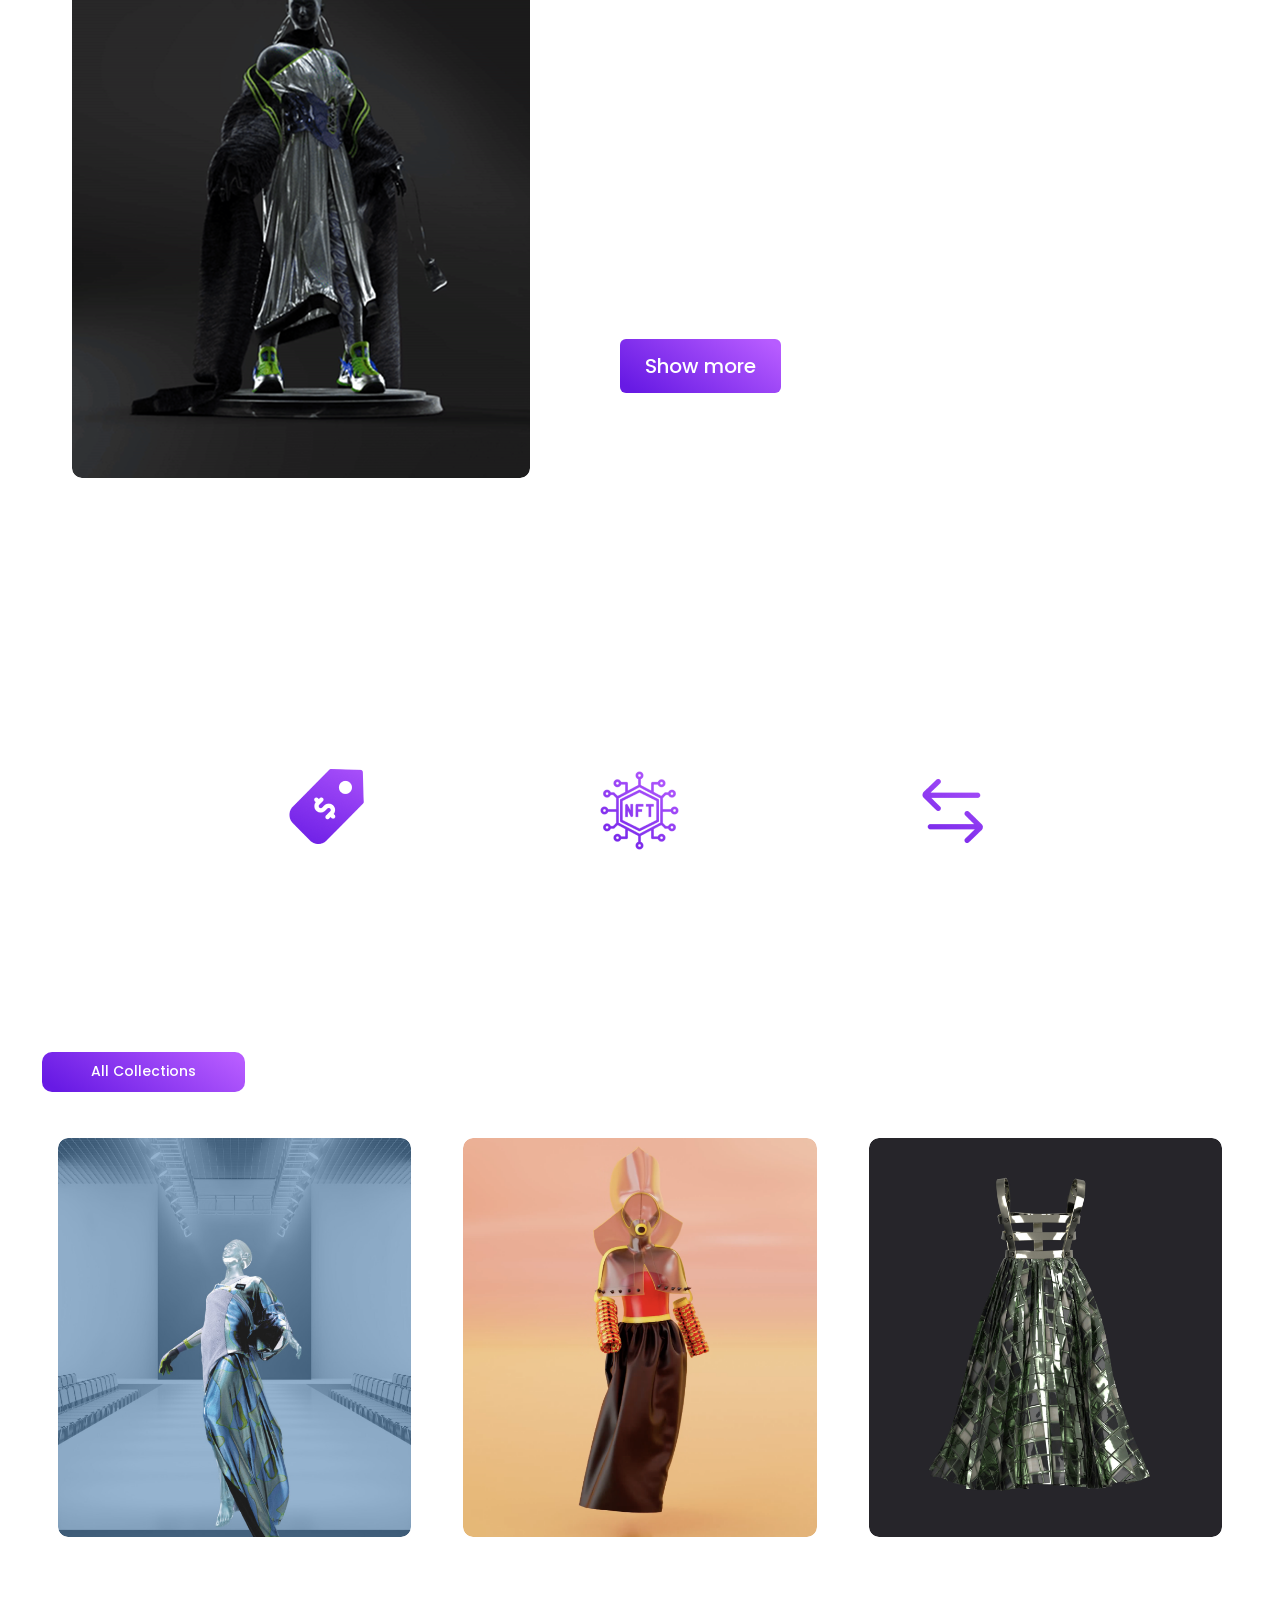
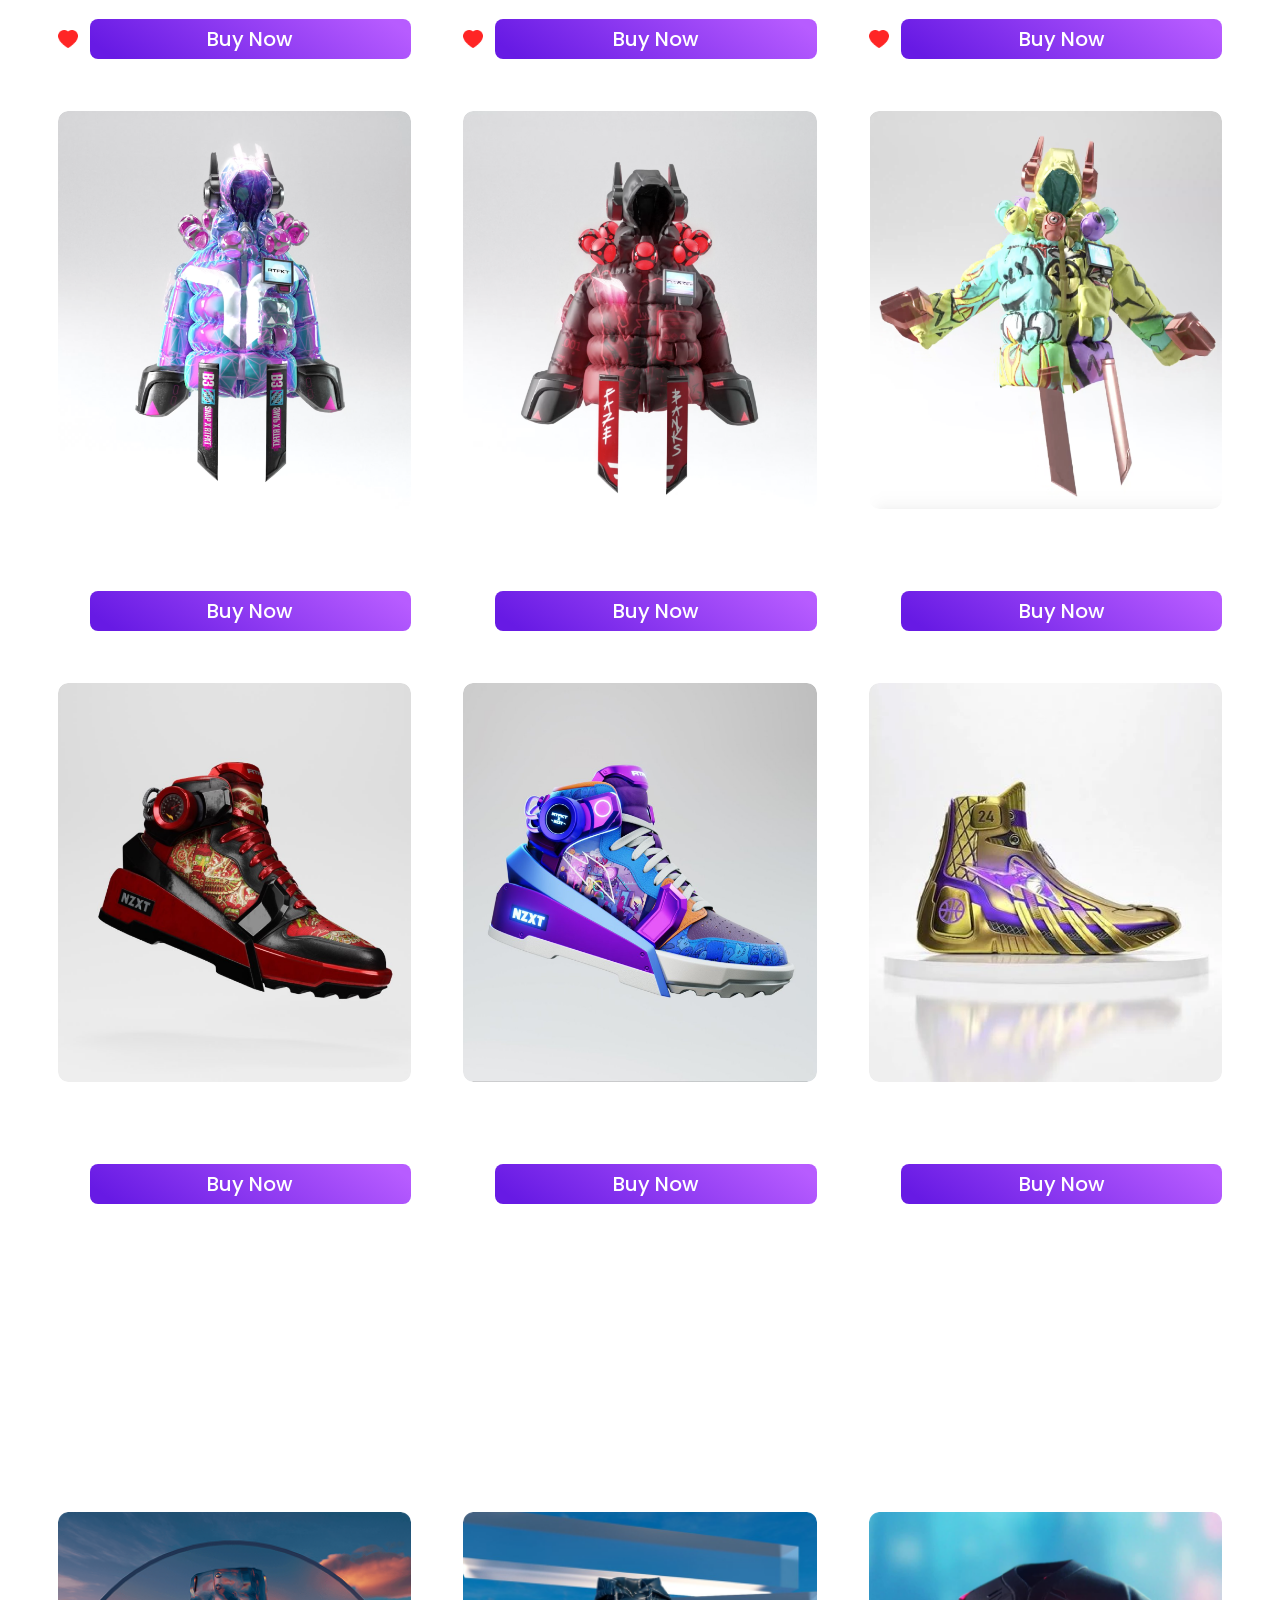
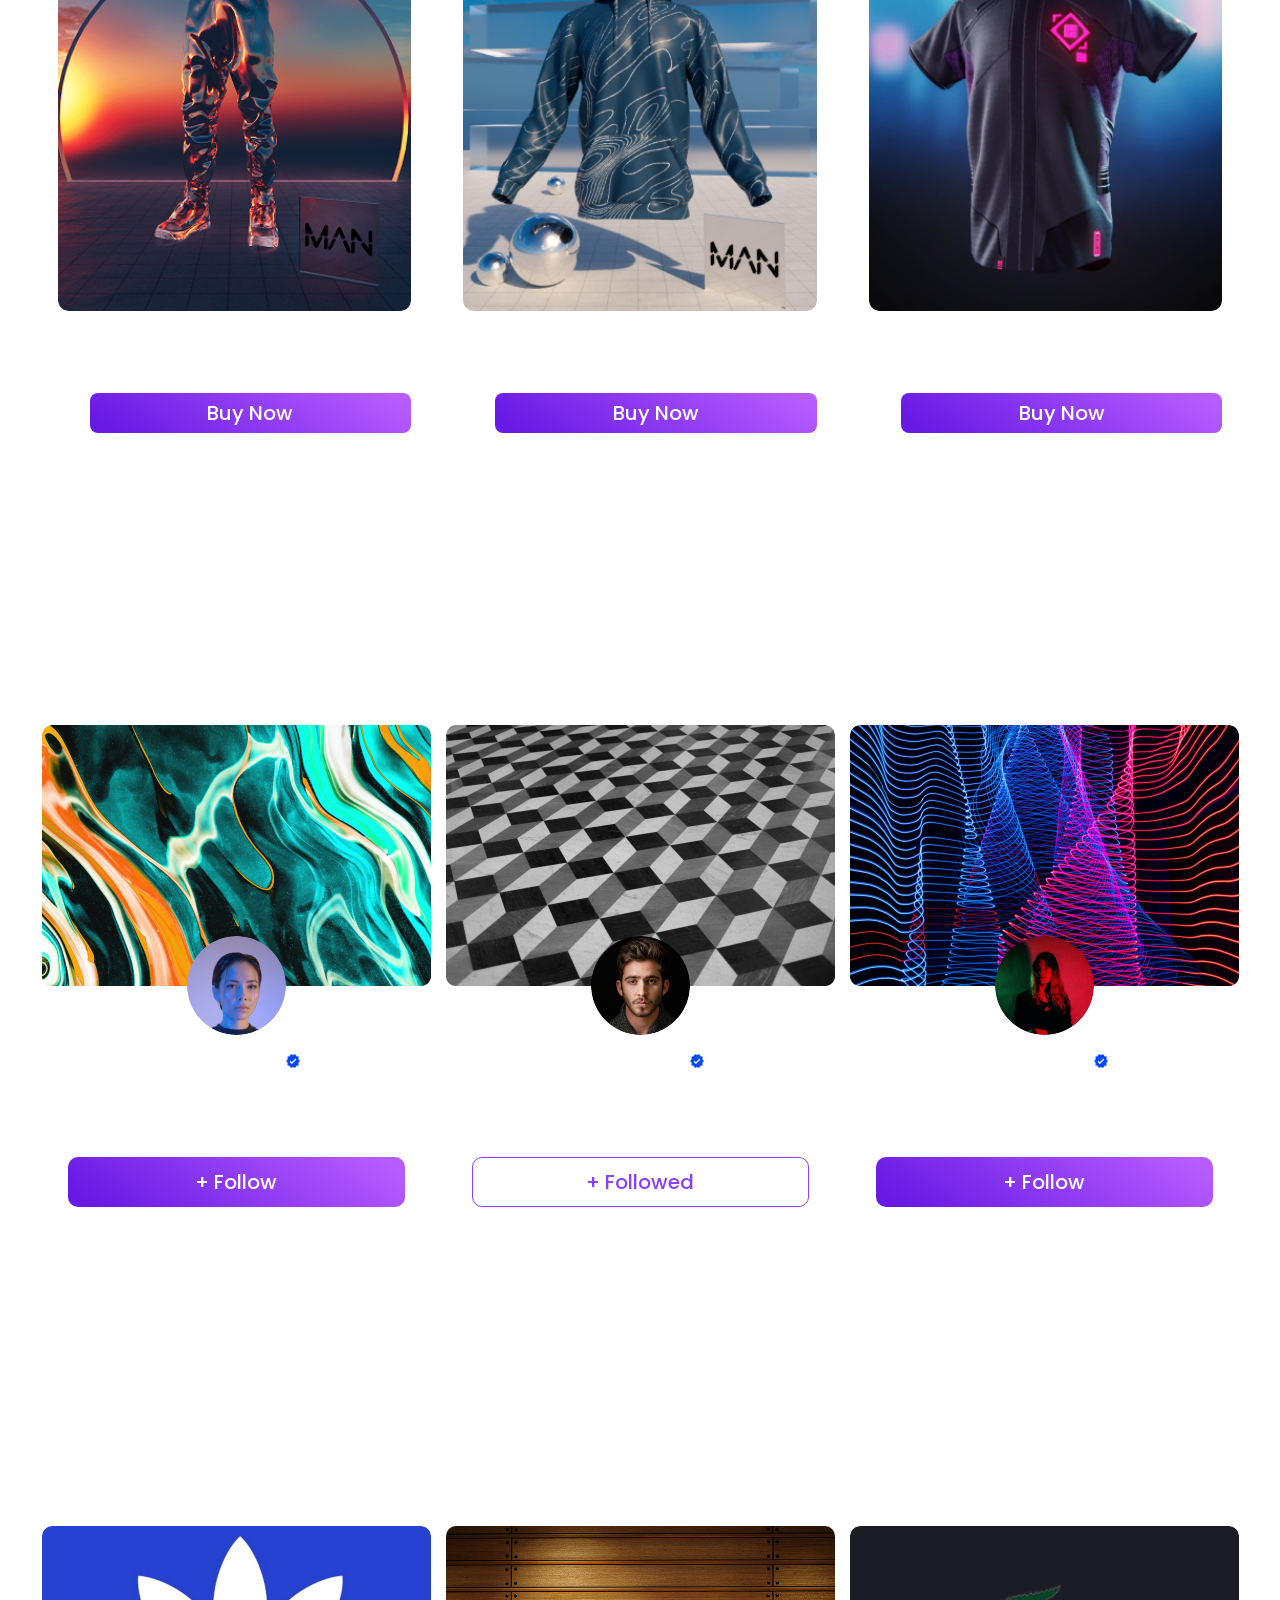
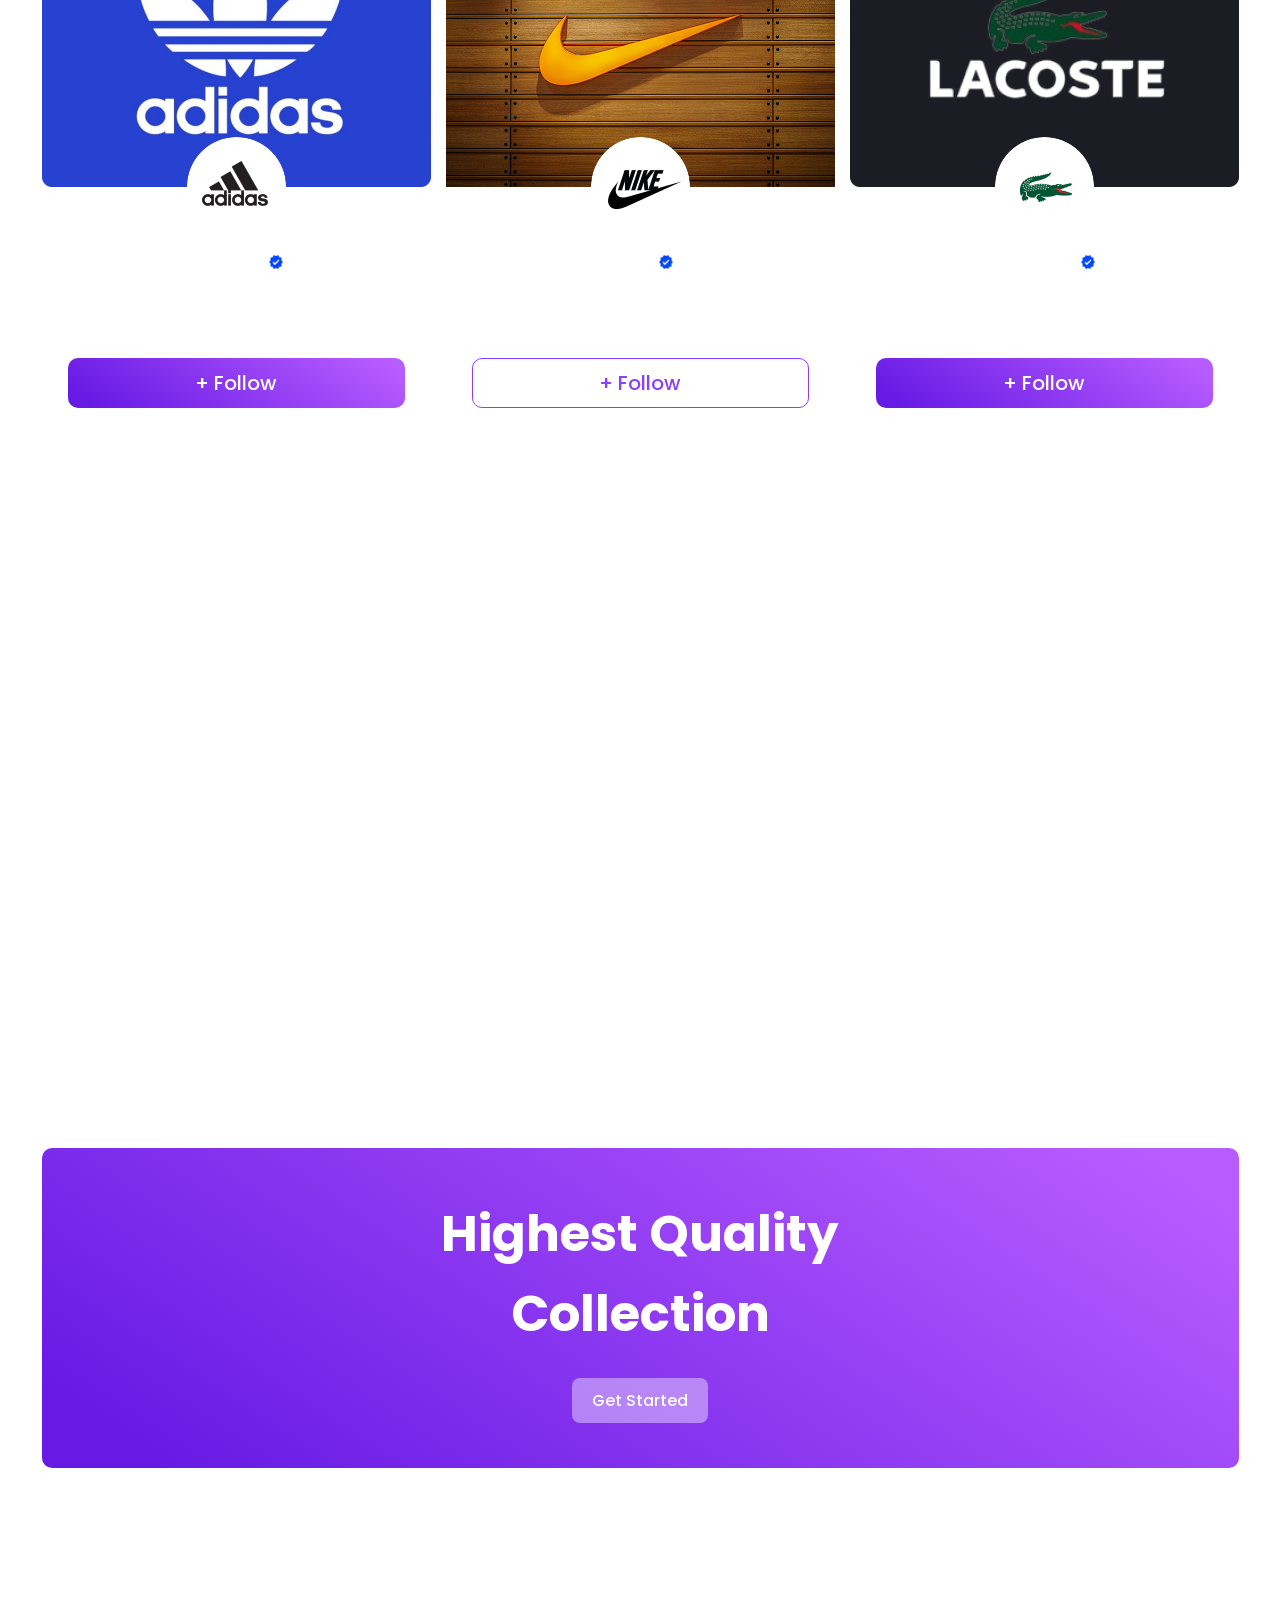
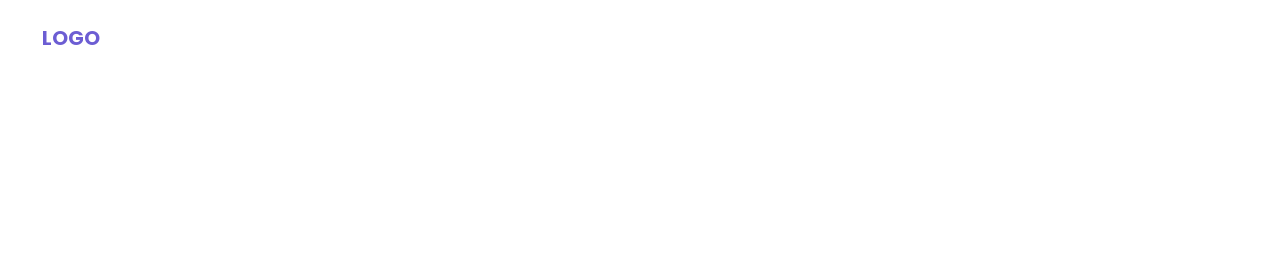
==== commit 46af06ef: "fashion marketplace" ====
--- a/index.html
+++ b/index.html
@@ -1,5 +1,6 @@
 <!DOCTYPE html>
 <html lang="en">
+
 <head>
     <meta charset="UTF-8">
     <meta name="viewport" content="width=device-width, initial-scale=1.0">
@@ -8,139 +9,156 @@
     <link rel="stylesheet" href="assets/css/reset.css">
     <link rel="stylesheet" href="assets/css/style.css">
 </head>
+
 <body>
-    <header> 
+    <header>
         <nav class="navbar">
             <!--1 ლოგო-->
             <a href="#" class="logo">Logo</a>
 
             <!--2 საძიებო ველი-->
             <div class="search-box">
-                <img src="assets/icons/search.png" alt="search" class="search-icon">
+                <img src="assets/icons/search.png" alt="" class="search-icon">
                 <input type="text" placeholder="Search Items,Fashion,Collection And Users">
             </div>
 
             <!--3 მენიუს ბმულები-->
-             <ul class="nav-links">
+            <ul class="nav-links">
                 <li><a href="#">Home</a></li>
                 <li>
                     <a href="#">
                         Explore
-                        <img src="assets/icons/dropdown.png" alt="dropdown" class="dropdown-icon">
+                        <img src="assets/icons/dropdown.png" alt="" class="dropdown-icon">
                     </a>
                 </li>
-                    <li><a href="#">Personal Collection</a></li>
-                    <li><a href="#">Drops</a></li>
-                    <li>
-                    <a href="#">
-                        More
-                        <img src="assets/icons/dropdown.png" alt="dropdown" class="dropdown-icon">
-                        </a>
-                     </li>
+                <li><a href="#">Personal Collection</a></li>
+                <li><a href="#">Drops</a></li>
+
+                    <!--more მენიუ -->
+
+                <li class="dropdown-parent">
+                    <a href="#" class="dropdown-btn">
+                       More
+                      <img src="assets/icons/dropdown.png" alt="" class="dropdown-icon">
+                      <ul class="dropdown-menu">
+                          <li><a href="#">Stats</a></li>
+                          <li><a href="#">Shows</a></li>
+                          <li><a href="#">About Us</a></li>
+                          <li><a href="#">Community</a></li>
+                          <li><a href="#">Creator Studio</a></li>
+                          <li><a href="#">Edit Profile</a></li>
+                          <li><a href="#">Setting</a></li>
+                      </ul>
+                    </a>
+
+                </li>
+                    </li>
                 </ul>
 
                 <!--მარჯვენა მხრის ელემენტები-->
-            <div class="nav-right">
-                <img src="assets/icons/notification.png" alt="Notification" class="icon">
-                <img src="assets/icons/chat.png"  alt="chat" class="icon">
-                <a href="#" class="wallet-btn">Wallet</a>
-                <img src="assets/icons/wallet.png" alt="wallet" class="icon">
-                <img src="assets/icons/profile.png" alt="profile" class="profile-img">
-
-            </div>
+                <div class="nav-right">
+                    <img src="assets/icons/notification.png" alt="Notification" class="icon-notification">
+                    <img src="assets/icons/chat.png" alt="chat" class="icon-chat">
+                    <a href="#" class="wallet-btn">Wallet</a>
+                    <img src="assets/icons/wallet.png" alt="Wallet menu" class="wallet-arrow">
+                    <img src="assets/icons/profile.png" alt="profile" class="profile-img">
+                </div>
         </nav>
     </header>
-    
-   <main>
-    <div class="tabs">
-        <a href="#" class="tab tab-active">Main Collection</a>
-        <a href="#" class="tab">Creators Market</a>
-    </div>
-<section class="hero">
-    <div class="hero-text">
-        <h1>Clothes are the<br>Spirit of Fashion</h1>
-        <p>Lorem ipsum dolor sit amet, consectetur adipiscing elit.<br>Nunc vulputate libero et velit.</p>
-
-        <div class="hero-buttons">
-            <a href="#" class="btn btn-primary">Explore Now</a>
-            <a href="#" class="btn btn-secondary">Create</a>
+
+    <main>
+        <div class="tabs">
+            <a href="index.html" class="tab tab-active">Main Collection</a>
+            <a href="collection.html" class="tab">Creators Market</a>
         </div>
-
-        <div class="stats">
-            <div>
-                <h3>100+</h3>
-                <p>Brands</p>
-            </div>
-            <div>
-                <h3>20K+</h3>
-                <p>Fashion Designer</p>
-            </div>
-            <div>
-                <h3>60+</h3>
-                <p>Fashion Shows</p>
-            </div>
-        </div>  
-        </div>
-    <div class="hero-images">
-        <div class="col">
-            <img src="assets/images/shoes-white.png">
-            <img src="assets/images/suit.png">
-            <img src="assets/images/shoes-green.png">
-        </div>
-        <div class="col">
-            <img src="assets/images/shoes-yellow.png">
-            <img src="assets/images/jacket.png">
-            <img src="assets/images/figure.png">
-            </div>
-         <div class="col">
-                <img src="assets/images/dress.png">
-            </div>
-        </div>    
-</section>
- <section class="brands">
-    <img src="assets/images/adidas.png" alt="adidas">
-    <img src="assets/images/puma.png" alt="puma">
-    <img src="assets/images/lacoste.png" alt="lacoste">
- </section>
-<section class="about">
-    <div class="about-head">
-        <h2>About Us</h2>
-        <p>Lorem ipsum dolor sit amet, consectetur<br> adipiscing elit.</p>
-    </div>
-    <div class="about-content">
-        <img src="assets/images/Rectangle.png">
-
-        <div class="about-text">
-            <h3>Fashion That Speaks</h3>
-            <p>Lorem ipsum dolor sit amet, consectetur adipiscing elit. Etiam eu turpis molestie, dictum est a, mattis tellus. Sed dignissim, metus nec fringilla  risus sem sollicitudin lacus, ut interdum tellus elit sed risus.  eget condimentum velit, sit amet feugiat lectus. Class aptent taciti sociosqu ad litora torquent per conubia nostra, per<br> inceptos himenaeos. Praesent auctor purus luctus enim egestas, ac scelerisque ante pulvinar. </p>
-            <a href="#" class="btn btn-primary">Show more</a>
-            </div>
-
-        </div>
-    </div>
-</section>
-
-<section class="collection">
-    <div class="collection-head">
-        <h2> All Collection</h2>
-        <p>Worlds First Layer 2 Fashion Marketplace</p>
-    </div>
-
-    <div class="collection-items">
-        <div>
-            <img src="assets/images/Mask1.png" alt="mask">
-            <p>No Gas Fees</p>
-    </div>
-    <div >
-        <img src="assets/images/Mask2.png" alt="mask">
-        <p>Carbon Netural NFTs</p>
-    </div>
-    <div>
-        <img src="assets/images/Mask3.png" alt="mask">
-        <p>Fast And Easy Transactions</p>
-    </div>
- </div>
-</section>
+        <section class="hero">
+            <div class="hero-text">
+                <h1>Clothes are the<br>Spirit of Fashion</h1>
+                <p>Lorem ipsum dolor sit amet, consectetur adipiscing elit.<br>Nunc vulputate libero et velit.</p>
+
+                <div class="hero-buttons">
+                    <a href="#" class="btn btn-primary">Explore Now</a>
+                    <a href="#" class="btn btn-secondary">Create</a>
+                </div>
+
+                <div class="stats">
+                    <article>
+                        <h3>100+</h3>
+                        <p>Brands</p>
+                    </article>
+                    <article>
+                        <h3>20k+</h3>
+                        <p>Fashion Designer</p>
+                    </article>
+                    <article>
+                        <h3>60+</h3>
+                        <p>Fashion Shows</p>
+                    </article>
+                </div>
+            </div>
+            <div class="hero-images">
+                <div class="col">
+                    <img src="assets/images/shoes-white.png" alt="White futuristic sneakers">
+                    <img src="assets/images/suit.png" alt="Metallic silver suit">
+                    <img src="assets/images/shoes-green.png" alt="Colorful sneaker on green background">
+                </div>
+                <div class="col">
+                    <img src="assets/images/shoes-yellow.png" alt="Yellow and blue sneakers">
+                    <img src="assets/images/jacket.png" alt="Metallic jacket on a podium">
+                    <img src="assets/images/figure.png" alt="Green figure on purple background">
+                </div>
+                <div class="col">
+                    <img src="assets/images/dress.png" alt="Golden evening dress">
+                </div>
+            </div>
+        </section>
+        <section class="brands">
+            <img src="assets/images/adidas.png" alt="adidas logo">
+            <img src="assets/images/puma.png" alt="puma logo">
+            <img src="assets/images/lacoste.png" alt="lacoste logo">
+        </section>
+        <section class="about">
+            <div class="about-head">
+                <h2>About Us</h2>
+                <p>Lorem ipsum dolor sit amet, consectetur<br> adipiscing elit.</p>
+            </div>
+            <div class="about-content">
+                <img src="assets/images/Rectangle.png" alt="Fashion model in a silver dress and fur coat">
+
+                <div class="about-text">
+                    <h3>Fashion That Speaks</h3>
+                    <p>Lorem ipsum dolor sit amet, consectetur adipiscing elit. Etiam eu turpis molestie, dictum est a,
+                        mattis tellus. Sed dignissim, metus nec fringilla risus sem sollicitudin lacus, ut interdum
+                        tellus elit sed risus. eget condimentum velit, sit amet feugiat lectus. Class aptent taciti
+                        sociosqu ad litora torquent per conubia nostra, per<br> inceptos himenaeos. Praesent auctor
+                        purus luctus enim egestas, ac scelerisque ante pulvinar. </p>
+                    <a href="#" class="btn btn-primary">Show more</a>
+                </div>
+
+            </div>
+        </section>
+
+        <section class="collection">
+            <div class="collection-head">
+                <h2>All Collection</h2>
+                <p>Worlds First Layer 2 Fashion Marketplace</p>
+            </div>
+
+            <div class="collection-items">
+                <div>
+                    <img src="assets/images/Mask1.png" alt="Price tag icon">
+                    <p>No Gas Fees</p>
+                </div>
+                <div>
+                    <img src="assets/images/Mask2.png" alt="NFT chip icon">
+                    <p>Carbon Netural NFTs</p>
+                </div>
+                <div>
+                    <img src="assets/images/Mask3.png" alt="Transfer arrows icon">
+                    <p>Fast And Easy Transactions</p>
+                </div>
+            </div>
+        </section>
 
         <section class="market">
             <div class="market-tabs">
@@ -153,347 +171,393 @@
 
             <div class="market-grid">
                 <!-- ბარათი 1-->
-            <div class="card">
-        <img src="assets/images/silver.png" alt="silver" class="card-img">
-
-        <div class="card-info">
-            <span class="card-user">@Johny</span>
-            <span class="card-bid-label">Current Bid</span>
-        </div>
-
-         <div class="card-info">
-            <h4 class="card-title">Lorem Ipsum</h4>
-            <span class="card-price">0.005 ETH</span>
-        </div>
-        <div class="card-bottom">
-            <img src="assets/icons/heart-red.png" alt="heart-red" class="heart">
-            <a href="#" class="btn btn-primary card-btn">Buy Now</a>
-        </div>
-    </div>
-              <!--ბარათი2-->
-              <div class="card">
-        <img src="assets/images/gold.png" alt="gold" class="card-img">
-        <div class="card-info">
-            <span class="card-user">@Johny</span>
-            <span class="card-bid-label">Current Bid</span>
-        </div>
-        <div class="card-info">
-            <h4 class="card-title">Lorem Ipsum</h4>
-            <span class="card-price">0.005 ETH</span>
-        </div>
-        <div class="card-bottom">
-            <img src="assets/icons/heart-red.png" alt="heart-red" class="heart">
-            <a href="#" class="btn btn-primary card-btn">Buy Now</a>
-        </div>
-    </div>
-
-    <!-- ბარათი 3 -->
-    <div class="card">
-        <img src="assets/images/green.png" alt="green" class="card-img">
-        <div class="card-info">
-            <span class="card-user">@Johny</span>
-            <span class="card-bid-label">Current Bid</span>
-        </div>
-        <div class="card-info">
-            <h4 class="card-title">Lorem Ipsum</h4>
-            <span class="card-price">0.005 ETH</span>
-        </div>
-        <div class="card-bottom">
-            <img src="assets/icons/heart-red.png" alt="heart-red" class="heart">
-            <a href="#" class="btn btn-primary card-btn">Buy Now</a>
-        </div>
-    </div>
-
-    <!-- ბარათი 4 -->
-    <div class="card">
-        <img src="assets/images/robot1.png" alt="robot" class="card-img">
-        <div class="card-info">
-            <span class="card-user">@Johny</span>
-            <span class="card-bid-label">Current Bid</span>
-        </div>
-        <div class="card-info">
-            <h4 class="card-title">Lorem Ipsum</h4>
-            <span class="card-price">0.005 ETH</span>
-        </div>
-        <div class="card-bottom">
-            <img src="assets/icons/heart2.png" alt="heart2" class="heart">
-            <a href="#" class="btn btn-primary card-btn">Buy Now</a>
-        </div>
-    </div>
-
-    <!-- ბარათი 5 -->
-    <div class="card">
-        <img src="assets/images/robot2.png" alt="robot2" class="card-img">
-        <div class="card-info">
-            <span class="card-user">@Johny</span>
-            <span class="card-bid-label">Current Bid</span>
-        </div>
-        <div class="card-info">
-            <h4 class="card-title">Lorem Ipsum</h4>
-            <span class="card-price">0.005 ETH</span>
-        </div>
-        <div class="card-bottom">
-            <img src="assets/icons/heart2.png" alt="heart2" class="heart">
-            <a href="#" class="btn btn-primary card-btn">Buy Now</a>
-        </div>
-    </div>
-
-    <!-- ბარათი 6 -->
-    <div class="card">
-        <img src="assets/images/robot3.png" alt="robot3" class="card-img">
-        <div class="card-info">
-            <span class="card-user">@Johny</span>
-            <span class="card-bid-label">Current Bid</span>
-        </div>
-        <div class="card-info">
-            <h4 class="card-title">Lorem Ipsum</h4>
-            <span class="card-price">0.005 ETH</span>
-        </div>
-        <div class="card-bottom">
-            <img src="assets/icons/heart2.png" alt="heart2" class="heart">
-            <a href="#" class="btn btn-primary card-btn">Buy Now</a>
-        </div>
-     </div>
-
-        <!--ბარათი 7-->
-        <div class="card">
-            <img src="assets/images/red shoes.png" alt="red shoes" class="card-img">
-            <div class="card-info">
-                <span class="card-user">@Johny</span>
-                 <span class="card-bid-label">Current Bid</span>
-        </div>
-        <div class="card-info">
-            <h4 class="card-title">Lorem Ipsum</h4>
-            <span class="card-price">0.005 ETH</span>
-        </div>
-        <div class="card-bottom">
-            <img src="assets/icons/heart2.png" alt="heart2" class="heart">
-            <a href="#" class="btn btn-primary card-btn">Buy Now</a>
-        </div>
-        </div>
-
-         <!--ბარათი 8-->
-        <div class="card">
-            <img src="assets/images/violet shoes.png" alt="violet shoes" class="card-img">
-            <div class="card-info">
-                <span class="card-user">@Johny</span>
-                 <span class="card-bid-label">Current Bid</span>
-        </div>
-        <div class="card-info">
-            <h4 class="card-title">Lorem Ipsum</h4>
-            <span class="card-price">0.005 ETH</span>
-        </div>
-        <div class="card-bottom">
-            <img src="assets/icons/heart2.png" alt="heart2" class="heart">
-            <a href="#" class="btn btn-primary card-btn">Buy Now</a>
-        </div>
-        </div>
-
-         <!--ბარათი 9-->
-        <div class="card">
-            <img src="assets/images/gold shoes.png" alt="gold shoes" class="card-img">
-            <div class="card-info">
-                <span class="card-user">@Johny</span>
-                <span class="card-bid-label">Current Bid</span>
-            </div>
-            <div class="card-info">
-                <h4 class="card-title">Lorem Ipsum</h4>
-                <span class="card-price">0.005 ETH</span>
-            </div>
-            <div class="card-bottom">
-                <img src="assets/icons/heart2.png" alt="heart2" class="heart">
-                <a href="#" class="btn btn-primary card-btn">Buy Now</a>
-            </div>
-        </div>   
-    </div>       
-</section>       
-<section class="trending">
-    <div class="trending-head">
-        <h2>New &amp; Trending</h2>
-        <p>Lorem ipsum dolor sit amet, consectetur<br>adipiscing elit.</p>
-    </div>
-
-    <div class="trending-grid">
-
-        <!--ბარათი 1-->
-        <div class="card">
-            <img src="assets/images/trousers.png" alt="trousers" class="card-img">
-            <div class="card-info">
-                <span class="card-user">@Johny</span>
-                <span class="card-bid-label">Current Bid</span>
-            </div>
-            <div class="card-info">
-                <h4 class="card-title">Lorem Ipsum</h4>
-                <span class="card-price">0.005 ETH</span>
-            </div>
-            <div class="card-bottom">
-                <img src="assets/icons/heart2.png" alt="heart2" class="heart">
-                <a href="#" class="btn btn-primary card-btn">Buy Now</a>
-            </div>
-        </div>
-
-        <!--ბარათი 2-->
-        <div class="card">
-            <img src="assets/images/jacket3.png" alt="jacket3" class="card-img">
-            <div class="card-info">
-                <span class="card-user">@Johny</span>
-                <span class="card-bid-label">Current Bid</span>
-            </div>
-            <div class="card-info">
-                <h4 class="card-title">Lorem Ipsum</h4>
-                <span class="card-price">0.005 ETH</span>
-            </div>
-            <div class="card-bottom">
-                <img src="assets/icons/heart2.png" alt="heart2" class="heart">
-                <a href="#" class="btn btn-primary card-btn">Buy Now</a>
-            </div>
-        </div>
-
-        <!--ბარათი 3-->
-        <div class="card">
-            <img src="assets/images/T-shirt.png" alt="T-shirt" class="card-img">
-            <div class="card-info">
-                <span class="card-user">@Johny</span>
-                <span class="card-bid-label">Current Bid</span>
-            </div>
-            <div class="card-info">
-                <h4 class="card-title">Lorem Ipsum</h4>
-                <span class="card-price">0.005 ETH</span>
-            </div>
-            <div class="card-bottom">
-                <img src="assets/icons/heart2.png" alt="heart2" class="heart">
-                <a href="#" class="btn btn-primary card-btn">Buy Now</a>
-            </div>
-        </div>
-
-    </div>
-</section>
-        <section class="creators"> 
+                <article class="card">
+                    <img src="assets/images/silver.png" alt="Silver metallic dress on a runway" class="card-img">
+
+                    <div class="card-info">
+                        <span class="card-user">@Johny</span>
+                        <span class="card-bid-label">Current Bid</span>
+                    </div>
+
+                    <div class="card-info">
+                        <h4 class="card-title">Lorem Ipsum</h4>
+                        <span class="card-price">0.005 ETH</span>
+                    </div>
+                    <div class="card-bottom">
+                        <img src="assets/icons/heart-red.png" alt="Liked" class="heart">
+                        <a href="#" class="btn btn-primary card-btn">Buy Now</a>
+                    </div>
+                </article>
+                <!--ბარათი2-->
+                <article class="card">
+                    <img src="assets/images/gold.png" alt="Orange and black dress on a peach background"
+                        class="card-img">
+                    <div class="card-info">
+                        <span class="card-user">@Johny</span>
+                        <span class="card-bid-label">Current Bid</span>
+                    </div>
+                    <div class="card-info">
+                        <h4 class="card-title">Lorem Ipsum</h4>
+                        <span class="card-price">0.005 ETH</span>
+                    </div>
+                    <div class="card-bottom">
+                        <img src="assets/icons/heart-red.png" alt="Liked" class="heart">
+                        <a href="#" class="btn btn-primary card-btn">Buy Now</a>
+                    </div>
+                </article>
+
+                <!-- ბარათი 3 -->
+                <article class="card">
+                    <img src="assets/images/green.png" alt="Green mirrored dress" class="card-img">
+                    <div class="card-info">
+                        <span class="card-user">@Johny</span>
+                        <span class="card-bid-label">Current Bid</span>
+                    </div>
+                    <div class="card-info">
+                        <h4 class="card-title">Lorem Ipsum</h4>
+                        <span class="card-price">0.005 ETH</span>
+                    </div>
+                    <div class="card-bottom">
+                        <img src="assets/icons/heart-red.png" alt="Liked" class="heart">
+                        <a href="#" class="btn btn-primary card-btn">Buy Now</a>
+                    </div>
+                </article>
+
+                <!-- ბარათი 4 -->
+                <article class="card">
+                    <img src="assets/images/robot1.png" alt="Blue and pink puffer jacket" class="card-img">
+                    <div class="card-info">
+                        <span class="card-user">@Johny</span>
+                        <span class="card-bid-label">Current Bid</span>
+                    </div>
+                    <div class="card-info">
+                        <h4 class="card-title">Lorem Ipsum</h4>
+                        <span class="card-price">0.005 ETH</span>
+                    </div>
+                    <div class="card-bottom">
+                        <img src="assets/icons/heart2.png" alt="Like" class="heart">
+                        <a href="#" class="btn btn-primary card-btn">Buy Now</a>
+                    </div>
+                </article>
+
+                <!-- ბარათი 5 -->
+                <article class="card">
+                    <img src="assets/images/robot2.png" alt="Red puffer jacket" class="card-img">
+                    <div class="card-info">
+                        <span class="card-user">@Johny</span>
+                        <span class="card-bid-label">Current Bid</span>
+                    </div>
+                    <div class="card-info">
+                        <h4 class="card-title">Lorem Ipsum</h4>
+                        <span class="card-price">0.005 ETH</span>
+                    </div>
+                    <div class="card-bottom">
+                        <img src="assets/icons/heart2.png" alt="Like" class="heart">
+                        <a href="#" class="btn btn-primary card-btn">Buy Now</a>
+                    </div>
+                </article>
+
+                <!-- ბარათი 6 -->
+                <article class="card">
+                    <img src="assets/images/robot3.png" alt="Colorful graffiti jacket" class="card-img">
+                    <div class="card-info">
+                        <span class="card-user">@Johny</span>
+                        <span class="card-bid-label">Current Bid</span>
+                    </div>
+                    <div class="card-info">
+                        <h4 class="card-title">Lorem Ipsum</h4>
+                        <span class="card-price">0.005 ETH</span>
+                    </div>
+                    <div class="card-bottom">
+                        <img src="assets/icons/heart2.png" alt="Like" class="heart">
+                        <a href="#" class="btn btn-primary card-btn">Buy Now</a>
+                    </div>
+                </article>
+
+                <!--ბარათი 7-->
+                <article class="card">
+                    <img src="assets/images/red shoes.png" alt="Red and black high-top sneaker" class="card-img">
+                    <div class="card-info">
+                        <span class="card-user">@Johny</span>
+                        <span class="card-bid-label">Current Bid</span>
+                    </div>
+                    <div class="card-info">
+                        <h4 class="card-title">Lorem Ipsum</h4>
+                        <span class="card-price">0.005 ETH</span>
+                    </div>
+                    <div class="card-bottom">
+                        <img src="assets/icons/heart2.png" alt="Like" class="heart">
+                        <a href="#" class="btn btn-primary card-btn">Buy Now</a>
+                    </div>
+                </article>
+
+                <!--ბარათი 8-->
+                <article class="card">
+                    <img src="assets/images/violet shoes.png" alt="Violet and blue high-top sneaker" class="card-img">
+                    <div class="card-info">
+                        <span class="card-user">@Johny</span>
+                        <span class="card-bid-label">Current Bid</span>
+                    </div>
+                    <div class="card-info">
+                        <h4 class="card-title">Lorem Ipsum</h4>
+                        <span class="card-price">0.005 ETH</span>
+                    </div>
+                    <div class="card-bottom">
+                        <img src="assets/icons/heart2.png" alt="Like" class="heart">
+                        <a href="#" class="btn btn-primary card-btn">Buy Now</a>
+                    </div>
+                </article>
+
+                <!--ბარათი 9-->
+                <article class="card">
+                    <img src="assets/images/gold shoes.png" alt="Golden basketball sneaker" class="card-img">
+                    <div class="card-info">
+                        <span class="card-user">@Johny</span>
+                        <span class="card-bid-label">Current Bid</span>
+                    </div>
+                    <div class="card-info">
+                        <h4 class="card-title">Lorem Ipsum</h4>
+                        <span class="card-price">0.005 ETH</span>
+                    </div>
+                    <div class="card-bottom">
+                        <img src="assets/icons/heart2.png" alt="Like" class="heart">
+                        <a href="#" class="btn btn-primary card-btn">Buy Now</a>
+                    </div>
+                </article>
+            </div>
+        </section>
+        <section class="trending">
+            <div class="trending-head">
+                <h2>New &amp; Trending</h2>
+                <p>Lorem ipsum dolor sit amet, consectetur<br>adipiscing elit.</p>
+            </div>
+
+            <div class="trending-grid">
+
+                <!--ბარათი 1-->
+                <article class="card">
+                    <img src="assets/images/trousers.png" alt="Metallic trousers at sunset" class="card-img">
+                    <div class="card-info">
+                        <span class="card-user">@Johny</span>
+                        <span class="card-bid-label">Current Bid</span>
+                    </div>
+                    <div class="card-info">
+                        <h4 class="card-title">Lorem Ipsum</h4>
+                        <span class="card-price">0.005 ETH</span>
+                    </div>
+                    <div class="card-bottom">
+                        <img src="assets/icons/heart2.png" alt="Like" class="heart">
+                        <a href="#" class="btn btn-primary card-btn">Buy Now</a>
+                    </div>
+                </article>
+
+                <!--ბარათი 2-->
+                <article class="card">
+                    <img src="assets/images/jacket3.png" alt="Patterned blue hoodie" class="card-img">
+                    <div class="card-info">
+                        <span class="card-user">@Johny</span>
+                        <span class="card-bid-label">Current Bid</span>
+                    </div>
+                    <div class="card-info">
+                        <h4 class="card-title">Lorem Ipsum</h4>
+                        <span class="card-price">0.005 ETH</span>
+                    </div>
+                    <div class="card-bottom">
+                        <img src="assets/icons/heart2.png" alt="Like" class="heart">
+                        <a href="#" class="btn btn-primary card-btn">Buy Now</a>
+                    </div>
+                </article>
+
+                <!--ბარათი 3-->
+                <article class="card">
+                    <img src="assets/images/T-shirt.png" alt="Black T-shirt with pink emblem" class="card-img">
+                    <div class="card-info">
+                        <span class="card-user">@Johny</span>
+                        <span class="card-bid-label">Current Bid</span>
+                    </div>
+                    <div class="card-info">
+                        <h4 class="card-title">Lorem Ipsum</h4>
+                        <span class="card-price">0.005 ETH</span>
+                    </div>
+                    <div class="card-bottom">
+                        <img src="assets/icons/heart2.png" alt="Like" class="heart">
+                        <a href="#" class="btn btn-primary card-btn">Buy Now</a>
+                    </div>
+                </article>
+            </div>
+        </section>
+        <section class="creators">
             <div class="creators-head">
                 <h2>Upcoming Creators</h2>
                 <p>Lorem ipsum dolor sit amet, consectetur<br> adipiscing elit.</p>
             </div>
 
             <div class="creators-grid">
-            <!--ბარათი 1-->
-            <div class="creator-card">
-                <img src="assets/images/creator1.png" alt="creator1" class="creator-cover">
-                <img src="assets/images/avatar1.png" alt="avatar1" class="creator-avatar">
-                <h4 class="creator-name">John Wick
-                    <img src="assets/icons/verified.png" alt="verified" class="creator-check">
-                </h4>
-                <p class="creator-text">Lorem ipsum dolor sit amet, consectetur <br>adipiscing elit.</p>
-                <a href="#" class="btn btn-primary creator-btn">+ Follow</a>
-           </div>
-
-           <!--ბარათი 2-->
-           <div class="creator-card">
-            <img src="assets/images/creator2.png" alt="creator2" class="creator-cover">
-            <img src="assets/images/avatar2.png"  alt="avatar2" class="creator-avatar">
-            <h4 class="creator-name">John Wick
-             <img src="assets/icons/verified.png" alt="verified" class="creator-check">
-                </h4>
-                <p class="creator-text">Lorem ipsum dolor sit amet, consectetur <br>adipiscing elit.</p>
-                <a href="#" class="btn creator-btn creator-btn-followed">+ Followed</a>
-           </div>
-           <!-- ბარათი 3-->
-            <div class="creator-card">
-            <img src="assets/images/creator3.png" alt="creator3" class="creator-cover">
-            <img src="assets/images/avatar3.png"  alt="avatar3" class="creator-avatar">
-            <h4 class="creator-name">John Wick
-             <img src="assets/icons/verified.png" alt="verified" class="creator-check">
-                </h4>
-                <p class="creator-text">Lorem ipsum dolor sit amet, consectetur <br>adipiscing elit.</p>
-                <a href="#" class="btn btn-primary creator-btn">+ Follow</a>
-           </div>
-
-       </div>
- </section>
-
- <section class="brand-section">
- <div class="brands-head">
-    <h2>Upcoming Brands</h2>
-    <p>Lorem ipsum dolor sit amet, consectetur<br> adipiscing elit.</p>
- </div>
-
- <div class="brands-grid">
-      <!--ბარათი 1-->
-      <div class="brands-card">
-        <img src="assets/images/adidas1.png" alt="adidas1" class="brands-cover">
-        <img src="assets/images/logo1.png" atl="logo1" class="brands-logo">
-        <h4 class="brands-name">Adidas
-            <img src="assets/icons/verified.png" alt="verified" class="brands-check">
-        </h4>
-        <p class="brands-text">Lorem ipsum dolor sit amet, consectetur <br>adipiscing elit.</p>
-        <a href="#" class="btn btn-primary brands-btn">+ Follow</a>
-      </div>
-
-
-      <!--ბარათი 2-->
-      <div class="brands-card">
-        <img src="assets/images/nike.png" alt="nike" class="brands-cover">
-        <img src="assets/images/logo2.png" alt="logo2" class="brands-logo">
-        <h4 class="brands-name">Nike
-            <img src="assets/icons/verified.png" alt="verified" class="brands-check">
-        </h4>
-        <p class="brands-text">Lorem ipsum dolor sit amet, consectetur <br>adipiscing elit.</p>
-        <a href="#" class="btn brands-btn brands-btn-followed">+ Follow</a>
-      </div>
-      
-
-       <!--ბარათი 1-->
-      <div class="brands-card">
-        <img src="assets/images/lacoste1.png" alt="lacoste1" class="brands-cover">
-        <img src="assets/images/logo3.png" alt="logo3" class="brands-logo">
-        <h4 class="brands-name">Lacoste
-            <img src="assets/icons/verified.png" alt="verified" class="brands-check">
-        </h4>
-        <p class="brands-text">Lorem ipsum dolor sit amet, consectetur <br>adipiscing elit.</p>
-        <a href="#" class="btn btn-primary brands-btn">+ Follow</a>
-      </div>
-    </div>
- </section>
-
-
- <section class="faq">
-    <div class="faq-head">
-        <h2>Freaquently Asked<br>Question</h2>
-        <p>Wanna Ask Something?</p>
-    </div>
-
-    <div class="faq-grid">
-        <div class="faq-question">
-            <span>Lorem ipsum ipsum ?</span>
-            <span class="faq-plus">+</span>
+                <!--ბარათი 1-->
+                <article class="creator-card">
+                    <img src="assets/images/creator1.png" alt="Abstract teal and orange artwork" class="creator-cover">
+                    <img src="assets/images/avatar1.png" alt="Portrait of John Wick" class="creator-avatar">
+                    <h4 class="creator-name">John Wick
+                        <img src="assets/icons/verified.png" alt="verified" class="creator-check">
+                    </h4>
+                    <p class="creator-text">Lorem ipsum dolor sit amet, consectetur <br>adipiscing elit.</p>
+                    <a href="#" class="btn btn-primary creator-btn">+ Follow</a>
+                </article>
+
+                <!--ბარათი 2-->
+                <article class="creator-card">
+                    <img src="assets/images/creator2.png" alt="Black and white geometric floor pattern"
+                        class="creator-cover">
+                    <img src="assets/images/avatar2.png" alt="Portrait of John Wick" class="creator-avatar">
+                    <h4 class="creator-name">John Wick
+                        <img src="assets/icons/verified.png" alt="verified" class="creator-check">
+                    </h4>
+                    <p class="creator-text">Lorem ipsum dolor sit amet, consectetur <br>adipiscing elit.</p>
+                    <a href="#" class="btn creator-btn creator-btn-followed">+ Followed</a>
+                </article>
+                <!-- ბარათი 3-->
+                <article class="creator-card">
+                    <img src="assets/images/creator3.png" alt="Blue and pink light trails" class="creator-cover">
+                    <img src="assets/images/avatar3.png" alt="Portrait of John Wick" class="creator-avatar">
+                    <h4 class="creator-name">John Wick
+                        <img src="assets/icons/verified.png" alt="verified" class="creator-check">
+                    </h4>
+                    <p class="creator-text">Lorem ipsum dolor sit amet, consectetur <br>adipiscing elit.</p>
+                    <a href="#" class="btn btn-primary creator-btn">+ Follow</a>
+                </article>
+
+            </div>
+        </section>
+
+        <section class="brand-section">
+            <div class="brands-head">
+                <h2>Upcoming Brands</h2>
+                <p>Lorem ipsum dolor sit amet, consectetur<br> adipiscing elit.</p>
+            </div>
+
+            <div class="brands-grid">
+                <!--ბარათი 1-->
+                <article class="brands-card">
+                    <img src="assets/images/adidas1.png" alt="Adidas trefoil logo on blue background"
+                        class="brands-cover">
+                    <img src="assets/images/logo1.png" alt="Adidas round logo" class="brands-logo">
+                    <h4 class="brands-name">Adidas
+                        <img src="assets/icons/verified.png" alt="verified" class="brands-check">
+                    </h4>
+                    <p class="brands-text">Lorem ipsum dolor sit amet, consectetur <br>adipiscing elit.</p>
+                    <a href="#" class="btn btn-primary brands-btn">+ Follow</a>
+                </article>
+
+
+                <!--ბარათი 2-->
+                <article class="brands-card">
+                    <img src="assets/images/nike.png" alt="Nike swoosh on a wooden wall" class="brands-cover">
+                    <img src="assets/images/logo2.png" alt="Nike round logo" class="brands-logo">
+                    <h4 class="brands-name">Nike
+                        <img src="assets/icons/verified.png" alt="verified" class="brands-check">
+                    </h4>
+                    <p class="brands-text">Lorem ipsum dolor sit amet, consectetur <br>adipiscing elit.</p>
+                    <a href="#" class="btn brands-btn brands-btn-followed">+ Follow</a>
+                </article>
+
+
+                <!--ბარათი 3-->
+                <article class="brands-card">
+                    <img src="assets/images/lacoste1.png" alt="Lacoste logo on dark background" class="brands-cover">
+                    <img src="assets/images/logo3.png" alt="Lacoste crocodile round logo" class="brands-logo">
+                    <h4 class="brands-name">Lacoste
+                        <img src="assets/icons/verified.png" alt="verified" class="brands-check">
+                    </h4>
+                    <p class="brands-text">Lorem ipsum dolor sit amet, consectetur <br>adipiscing elit.</p>
+                    <a href="#" class="btn btn-primary brands-btn">+ Follow</a>
+                </article>
+            </div>
+        </section>
+
+
+        <section class="faq">
+            <div class="faq-head">
+                <h2>Frequently Asked<br>Question</h2>
+                <p>Wanna Ask Something?</p>
+            </div>
+
+            <div class="faq-grid">
+                <div class="faq-question">
+                    <span>Lorem ipsum ipsum ?</span>
+                    <span class="faq-plus">+</span>
+                </div>
+                <div class="faq-question">
+                    <span>Lorem ipsum ipsum ?</span>
+                    <span class="faq-plus">+</span>
+                </div>
+                <div class="faq-question">
+                    <span>Lorem ipsum ipsum ?</span>
+                    <span class="faq-plus">+</span>
+                </div>
+                <div class="faq-question">
+                    <span>Lorem ipsum ipsum ?</span>
+                    <span class="faq-plus">+</span>
+                </div>
+                <div class="faq-question">
+                    <span>Lorem ipsum ipsum ?</span>
+                    <span class="faq-plus">+</span>
+                </div>
+                <div class="faq-question">
+                    <span>Lorem ipsum ipsum ?</span>
+                    <span class="faq-plus">+</span>
+                </div>
+            </div>
+        </section>
+
+        <section class="banner">
+            <h2>Highest Quality<br>Collection</h2>
+            <a href="#" class="banner-btn">Get Started</a>
+        </section>
+
+    </main>
+    <footer>
+        <div class="footer-container">
+            <!-- ლოგო და აღწერა -->
+            <div class="footer-col">
+                <a href="#" class="logo">LOGO</a>
+                <p>Lorem ipsum dolor sit amet, consectetur adipiscing elit. Scelerisque donec non pellentesque ut.</p>
+            </div>
+            <!--2. about სვეტი -->
+            <div class="footer-col">
+                <h4>About</h4>
+                <ul>
+                    <li><a href="#">Product</a></li>
+                    <li><a href="#">Resource</a></li>
+                    <li><a href="#">Term & Condition</a></li>
+                    <li><a href="#">FAQ</a></li>
+                </ul>
+            </div>
+            <!--3. Company სვეტი -->
+            <div class="footer-col">
+                <h4>Company</h4>
+                <ul>
+                    <li><a href="#">Our Team</a></li>
+                    <li><a href="#">Partner With Us</a></li>
+                    <li><a href="#">Privacy & Policy</a></li>
+                    <li><a href="#">Features</a></li>
+                </ul>
+            </div>
+            <!--4. Contact სვეტი -->
+            <div class="footer-col">
+                <h4>Contact</h4>
+                <p>+012 3456789</p>
+                <p>adorableprogrammer@gmail.com</p>
+                <div class="footer-socials">
+                    <img src="assets/icons/youtube.png" alt="YouTube">
+                    <img src="assets/icons/discord.png" alt="Discord">
+                    <img src="assets/icons/instagram.png" alt="Instagram">
+                </div>
+            </div>
+
+
+
         </div>
-        <div class="faq-question">
-            <span>Lorem ipsum ipsum ?</span>
-            <span class="faq-plus">+</span>
-        </div>
-        <div class="faq-question">
-            <span>Lorem ipsum ipsum ?</span>
-            <span class="faq-plus">+</span>
-        </div>
-        <div class="faq-question">
-            <span>Lorem ipsum ipsum ?</span>
-            <span class="faq-plus">+</span>
-        </div>
-        <div class="faq-question">
-            <span>Lorem ipsum ipsum ?</span>
-            <span class="faq-plus">+</span>
-        </div>
-        <div class="faq-question">
-            <span>Lorem ipsum ipsum ?</span>
-            <span class="faq-plus">+</span>
-        </div>
-    </div>
-</section>
-
-<section class="banner">
-    <h2>Highest Quality<br>Collection</h2>
-    <a href="#" class="banner-btn">Get Started</a>
-</section>
-
-</main>
+    </footer>
 </body>
+
 </html>
--- a/assets/css/style.css
+++ b/assets/css/style.css
@@ -1,35 +1,110 @@
 :root {
-  --accent: #6C5DD3;                  
-  --white: #FFFFFF;                 
-  --black: #000000;                   
-  --background-gradient: linear-gradient(135deg, #984D38 0%, #181E41 100%);
-  --font-main: 'Poppins', Arial, sans-serif;   
-  --font-heading: 'Inter', Arial, sans-serif;  
-  --gradient-btn: linear-gradient(214.02deg, #B75CFF 6.04%, #671AE4 92.95%);
-}
-
-
-
+    /* ფერები */
+    --accent: #6C5DD3;
+    --white: #FFFFFF;
+    --purple-line: #8A3FFC;
+    --text-60: rgba(255, 255, 255, 0.6);
+    --text-50: rgba(255, 255, 255, 0.5);
+    --surface: rgba(255, 255, 255, 0.1);
+    --background-gradient: linear-gradient(135deg, #984D38 0%, #181E41 100%);
+    --gradient-btn: linear-gradient(214.02deg, #B75CFF 6.04%, #671AE4 92.95%);
+
+    /* ფონტები */
+    --font-main: 'Poppins', Arial, sans-serif;
+    --font-heading: 'Inter', Arial, sans-serif;
+
+    /* ზომები */
+    --radius: 10px;
+    --heading: 40px;
+    --text-lg: 20px;
+    --content-width: 1197px;
+}
+
+/*  ზოგადი  */
 body {
     background: var(--background-gradient);
     background-attachment: fixed;
     min-height: 100vh;
-    margin: 0;
     font-family: var(--font-main);
     color: var(--white);
 }
 
+.btn,
+.tab,
+.wallet-btn,
+.nav-links a,
+.market-tab,
+.banner-btn {
+    transition: 0.3s;
+}
+
+.btn:hover,
+.tab:hover,
+.wallet-btn:hover,
+.market-tab:hover,
+.banner-btn:hover {
+    opacity: 0.85;
+}
+
+.nav-links a:hover {
+    color: #B75CFF;
+}
+
+/* ერთნაირი სიგანის სექციები (ცენტრში) */
+.market,
+.trending,
+.creators,
+.brand-section,
+.faq,
+.banner,
+footer {
+    width: var(--content-width);
+    margin: 120px auto 0;
+}
+
+/* სექციების სათაურები */
+.collection-head,
+.trending-head,
+.creators-head,
+.brands-head,
+.faq-head,
+.about-head {
+    text-align: center;
+}
+
+.collection-head h2,
+.trending-head h2,
+.creators-head h2,
+.brands-head h2,
+.faq-head h2 {
+    font-size: var(--heading);
+    font-weight: 700;
+    line-height: 100%;
+}
+
+.faq-head h2 {
+    line-height: 1.6;
+}
+
+.trending-head p,
+.creators-head p,
+.brands-head p {
+    margin-top: 12px;
+    font-size: var(--text-lg);
+    font-weight: 500;
+    line-height: 1.6;
+    color: var(--text-50);
+}
+
+/*  Header  */
 header {
     padding: 20px 40px;
-    background-color: transparent;
-}
-
-/* მთავარი კონტეინერი */
+}
+
 .navbar {
     display: flex;
     justify-content: space-between;
     align-items: center;
-    width: 100%;
 }
 
 .logo {
@@ -38,20 +113,15 @@
     font-size: 32px;
     font-weight: 700;
     color: var(--accent);
-    text-decoration: none;
-}
-
-
-/* ძებნა */
+}
+
 .search-box {
     width: 358px;
     height: 48px;
-    box-sizing: border-box;
-    color: var(--white);
+    display: flex;
+    align-items: center;
+    padding: 0 20px;
     border: 0.5px solid var(--white);
-    display: flex;
-    align-items: center;
-    padding: 0 20px;
     border-radius: 30px;
 }
 
@@ -63,51 +133,79 @@
 
 .search-box input {
     width: 272px;
-    height: 17px;
     background: transparent;
     border: none;
-    color: var(--white);
     outline: none;
     font-size: 14px;
-    padding: 0;
+    color: var(--white);
 }
 
 .search-box input::placeholder {
-    color: #FFFFFF;
-}
-
-.search-box input:focus {
-    background: transparent;
-    outline: none;
-    box-shadow: none;
-}
-
-/* მენიუ */
+    color: var(--white);
+}
+
 .nav-links {
     display: flex;
+    align-items: center;
     gap: 20px;
     list-style: none;
     margin: 0;
     padding: 0;
 }
 
+.nav-links li {
+    position: relative;
+
+}
 .nav-links a {
-    font-family: var(--font-main);
+    display: flex;
+    align-items: center;
+    gap: 6px;
     font-weight: 600;
     font-size: 16px;
-    color: var(--white);
-    text-decoration: none;
-    display: flex;
-    align-items: center;
-    gap: 6px;
 }
 
 .dropdown-icon {
     width: 10px;
-    height: auto;
-}
-
-/* მარჯვენა მხარე */
+}
+
+.dropdown-parent {
+    position: relative;
+}
+
+.dropdown-menu {
+    display: none;
+    position: absolute ;
+    top: 30px;
+    left: 0;
+    width: 190px;
+    padding: 10px 15px;
+    background: #212749;
+    border: 2px solid var(--purple-line);
+    z-index: 10;
+    list-style: none;
+}
+
+.dropdown-parent:hover .dropdown-menu {
+    display: block;
+}
+
+.dropdown-menu li {
+    position: static;
+    padding: 10px 0;
+    border-bottom: 1px solid rgba(255, 255, 255, 0.2);
+}
+
+.dropdown-menu li:last-child {
+    border-bottom: none;
+}
+
+.dropdown-menu a {
+    font-size: 14px;
+    font-weight: 400;
+    color: #fff;
+    text-decoration: none;
+}
 .nav-right {
     display: flex;
     align-items: center;
@@ -118,17 +216,17 @@
     cursor: pointer;
 }
 
-.nav-right img.icon-notification {
+.icon-notification {
     width: 20px;
     height: 20px;
 }
 
-.nav-right img.icon-chat {
+.icon-chat {
     width: 17px;
     height: 21px;
 }
 
-.nav-right img.wallet-arrow {
+.wallet-arrow {
     width: 14px;
     height: 9px;
 }
@@ -136,14 +234,11 @@
 .wallet-btn {
     width: 108px;
     height: 38px;
-    box-sizing: border-box;
     display: flex;
     align-items: center;
     justify-content: center;
-    border: 1px solid #FFFFFF;
+    border: 1px solid var(--white);
     border-radius: 8px;
-    color: var(--white);
-    text-decoration: none;
     font-weight: 600;
 }
 
@@ -153,7 +248,8 @@
     border-radius: 50%;
 }
 
-/* ტაბები */
+
+/*  ტაბები  */
 .tabs {
     position: relative;
     width: 993px;
@@ -173,24 +269,18 @@
     width: 100%;
     height: 0.5px;
     background: rgba(255, 255, 255, 0.2);
-    z-index: 0;
 }
 
 .tab {
     position: relative;
-    z-index: 1;
     width: 201.22px;
     height: 55px;
-    box-sizing: border-box;
     display: flex;
     align-items: center;
     justify-content: center;
     border-radius: 30px;
-    background: rgba(255, 255, 255, 0.09);
-    color: #FFFFFF;
-    text-decoration: none;
-    font-family: 'Poppins', sans-serif;
-    font-size: 20px;
+    background: rgba(255, 255, 255, 0.07);
+    font-size: var(--text-lg);
     font-weight: 500;
 }
 
@@ -198,712 +288,663 @@
     background: var(--accent);
 }
 
-/* hero: ტექსტი მარცხნივ, სურათები მარჯვნივ */
+/* ========== ღილაკები ========== */
+.btn {
+    display: flex;
+    align-items: center;
+    justify-content: center;
+    font-size: var(--text-lg);
+    font-weight: 500;
+    border-radius: 8px;
+}
+
+.btn-primary {
+    width: 161px;
+    height: 50px;
+    background: var(--gradient-btn);
+}
+
+.btn-secondary {
+    width: 82px;
+    height: 50px;
+    background: rgba(255, 255, 255, 0.15);
+}
+
+/* ========== Hero ========== */
 .hero {
     display: flex;
     justify-content: space-between;
     align-items: flex-start;
-    padding: 80px 120px 0 120px;
+    padding: 20px 60px 0;
+    gap: 10px;
+    /* flex-wrap: wrap; */
 }
 
 .hero-text {
-    width: 500px;
+    max-width: 536px;
+    width: 100%;
+    
 }
 
 .hero-text h1 {
-    width: 500px;
-    height: 162px;
-    margin: 0;
-    font-family: 'Inter', Arial, sans-serif;
+    height: 162px; 
+    font-family: var(--font-heading);
+    font-weight: 800;
+    font-size: 48px;
+    line-height: 1.25;
+    letter-spacing: 0.02em;
+    /* white-space: nowrap; */
+}
+
+.hero-text p {
+    margin-top: 24px;
+    font-family: var(--font-heading);
+    font-weight: 500;
+    font-size: var(--text-lg);
+    line-height: 1.8;
+    color: var(--text-60);
+    /* white-space: nowrap; */
+}
+
+.hero-buttons {
+    display: flex;
+    gap: 16px;
+    margin-top: 40px;
+}
+
+.stats {
+    display: flex;
+    gap: 48px;
+    margin-top: 50px;
+    text-align: center;
+}
+
+.stats h3 {
+    font-weight: 700;
+    font-size: 30px;
+    line-height: 100%;
+}
+
+.stats p {
+    margin-top: 8px;
+    font-weight: 500;
+    font-size: var(--text-lg);
+    line-height: 100%;
+    color: var(--text-50);
+    white-space: nowrap;
+}
+
+/* hero სურათები */
+.hero-images {
+    display: flex;
+    gap: 18px;
+    align-items: flex-start;
+    flex-shrink: 0;
+}
+
+.col {
+    display: flex;
+    flex-direction: column;
+    align-items: center;
+    gap: 18px;
+    width: 220px;
+}
+
+.hero-images img {
+    display: block;
+    width: 100%;
+    border-radius: var(--radius);
+    object-fit: cover;
+}
+
+.col:nth-child(1) img:nth-child(3),
+.col:nth-child(2) img:nth-child(3) {
+    width: 220px;
+    height: 150px;
+    padding: 0 18px;
+    box-sizing: border-box;
+    object-fit: contain;
+}
+
+.col:nth-child(1) img:nth-child(3) {
+    height: 127px;
+    background: #4CD137;
+}
+
+.col:nth-child(2) img:nth-child(3) {
+    height: 258px;
+    background: #5B14FF;
+}
+
+.col:nth-child(3) {
+    margin-top: 68px;
+}
+
+.col:nth-child(3) img {
+    width: 220px;
+    height: 480px;
+}
+
+/* ========== ლოგოების ზოლი ========== */
+.brands {
+    display: flex;
+    justify-content: center;
+    align-items: center;
+    gap: 250px;
+    width: 994.42px;
+    height: 103px;
+    margin: 80px auto 0;
+}
+
+/* ========== About ========== */
+.about {
+    margin-top: 120px;
+}
+
+.about-head h2 {
+    font-family: var(--font-heading);
+    font-weight: 700;
+    font-size: 32px;
+}
+
+.about-head p {
+    margin-top: 12px;
+    font-weight: 400;
+    font-size: 16px;
+    line-height: 1.5;
+    color: var(--text-50);
+}
+
+.about-content {
+    display: grid;
+    grid-template-columns: 458px 588px;
+    gap: 90px;
+    align-items: center;
+    width: 1136px;
+    margin: 60px auto 0;
+}
+
+.about-content img {
+    width: 458px;
+    height: 560px;
+    border-radius: var(--radius);
+    object-fit: cover;
+}
+
+.about-text {
+    width: 588px;
+    height: 447px;
+}
+
+.about-text h3 {
+    height: 43px;
+    font-family: var(--font-heading);
+    font-weight: 700;
+    font-size: 32px;
+    line-height: 43px;
+}
+
+.about-text p {
+    margin-top: 20px;
+    font-family: var(--font-heading);
+    font-weight: 200;
+    font-size: var(--text-lg);
+    line-height: 1.8;
+    color: var(--text-60);
+}
+
+.about-text .btn {
+    width: 161px;
+    height: 54px;
+    margin-top: 50px;
+    border-radius: 6px;
+}
+
+/* ========== Collection ========== */
+.collection {
+    width: 941px;
+    height: 304px;
+    margin: 120px auto 0;
+}
+
+.collection-head p {
+    margin-top: 16px;
+    font-weight: 500;
+    font-size: var(--text-lg);
+    line-height: 38px;
+    letter-spacing: 0.02em;
+    color: var(--text-50);
+}
+
+.collection-items {
+    display: grid;
+    grid-template-columns: repeat(3, 1fr);
+    align-items: start;
+    margin-top: 77px;
+    text-align: center;
+}
+
+.collection-items p {
+    margin-top: 15px;
+    font-weight: 500;
+    font-size: 14px;
+}
+
+/* ========== Market ========== */
+.market {
+    margin-top: 150px;
+}
+
+.market-tabs {
+    display: flex;
+    justify-content: space-between;
+    height: 40px;
+}
+
+.market-tab {
+    height: 40px;
+    padding: 5px 49px;
+    border: none;
+    border-radius: var(--radius);
+    background: var(--surface);
+    color: var(--white);
+    cursor: pointer;
+    font-family: var(--font-main);
+    font-weight: 500;
+    font-size: 14px;
+    white-space: nowrap;
+}
+
+.market-tab-active {
+    background: var(--gradient-btn);
+}
+
+/* ========== ბარათები (Market + Trending) ========== */
+.market-grid,
+.trending-grid {
+    display: grid;
+    grid-template-columns: repeat(3, 1fr);
+    gap: 20px;
+    max-width: 1200px;
+    margin: 50px auto 0 auto;
+}
+
+.market-grid {
+    margin-top: 30px;
+}
+
+.trending-grid {
+    margin-top: 40px;
+}
+
+.card {
+    padding: 16px;
+    border-radius: var(--radius);
+    background: var(--surface);
+}
+
+.card-img {
+    width: 100%;
+    display: block;
+    border-radius: var(--radius);
+}
+
+.card-info {
+    display: flex;
+    justify-content: space-between;
+    align-items: center;
+    margin-top: 12px;
+}
+
+.card-user,
+.card-bid-label {
+    font-size: 14px;
+    color: var(--text-50);
+}
+
+.card-bid-label {
+    font-size: 11px;
+}
+
+.card-title,
+.card-price {
+    font-weight: 600;
+    font-size: 14px;
+}
+
+.card-bottom {
+    display: flex;
+    align-items: center;
+    gap: 12px;
+    margin-top: 16px;
+}
+
+.heart {
+    width: 20px;
+    height: 18px;
+    cursor: pointer;
+}
+
+.card-btn {
+    flex: 1;
+    width: auto;
+    height: 40px;
+}
+
+/*  Creators + Brands  */
+.creators-grid,
+.brands-grid {
+    display: grid;
+    grid-template-columns: repeat(3, 1fr);
+    gap: 15px;
+    margin-top: 40px;
+}
+
+.creator-card,
+.brands-card {
+    min-height: 525px;
+    border-radius: var(--radius);
+    background: var(--surface);
+    text-align: center;
+    overflow: hidden;
+}
+
+.creator-cover,
+.brands-cover {
+    width: 100%;
+    height: 261px;
+    display: block;
+    object-fit: cover;
+}
+
+.creator-avatar,
+.brands-logo {
+    width: 99px;
+    height: 99px;
+    display: block;
+    margin: -50px auto 0;
+    border-radius: 50%;
+    object-fit: cover;
+}
+
+.creator-name,
+.brands-name {
+    display: flex;
+    justify-content: center;
+    align-items: center;
+    gap: 6px;
+    margin-top: 16px;
+    font-weight: 700;
+    font-size: var(--text-lg);
+    line-height: 100%;
+}
+
+.creator-check,
+.brands-check {
+    width: 14px;
+    height: 14px;
+}
+
+.creator-text,
+.brands-text {
+    margin-top: 12px;
+    font-weight: 500;
+    font-size: 12px;
+    line-height: 1.6;
+    color: var(--text-50);
+}
+
+.creator-card .creator-btn,
+.brands-card .brands-btn {
+    width: 337px;
+    height: 50px;
+    margin: 36px auto 0;
+    border-radius: var(--radius);
+}
+
+.creator-btn-followed,
+.brands-btn-followed {
+    background: transparent;
+    border: 1px solid var(--purple-line);
+    color: var(--purple-line);
+}
+
+/* ========== FAQ ========== */
+.faq-head p {
+    margin-top: 12px;
+    font-size: 16px;
+    color: var(--text-50);
+}
+
+.faq-grid {
+    display: grid;
+    grid-template-columns: repeat(2, 1fr);
+    gap: 12px;
+    margin-top: 40px;
+}
+
+.faq-question {
+    display: flex;
+    justify-content: space-between;
+    align-items: center;
+    padding: 24px 0;
+    border-bottom: 1px solid rgba(255, 255, 255, 0.6);
+    font-size: 16px;
+    color: var(--text-50);
+}
+
+.faq-plus {
+    font-size: 18px;
+    cursor: pointer;
+}
+
+/* ========== Banner ========== */
+.banner {
+    height: 320px;
+    border-radius: var(--radius);
+    background: var(--gradient-btn);
+    display: flex;
+    flex-direction: column;
+    justify-content: center;
+    align-items: center;
+}
+
+.banner h2 {
+    font-weight: 700;
+    font-size: 50px;
+    line-height: 1.6;
+    text-align: center;
+}
+
+.banner-btn {
+    margin-top: 24px;
+    padding: 10px 20px;
+    border-radius: 8px;
+    background: rgba(255, 255, 255, 0.4);
+    font-weight: 500;
+    font-size: 16px;
+}
+
+/* Footer  */
+footer {
+    padding: 40px 0;
+}
+
+.footer-container {
+    display: grid;
+    grid-template-columns: 2fr 1fr 1fr 1fr;
+    gap: 40px;
+}
+
+.footer-col .logo {
+    display: block;
+    margin-bottom: 25px;
+    font-size: var(--text-lg);
+    line-height: 100%;
+    font-weight: 700;
+}
+
+.footer-col h4 {
+    margin-bottom: 20px;
+}
+.footer-col a  {
+    font-weight: 400;
+    font-size: 15px;
+    line-height: 100%;
+
+}
+
+
+.footer-col li,
+.footer-col p  {
+    margin-bottom: 25px;
+    font-weight: 500;
+    font-size: 15px;
+    line-height: 100%;
+    color: var(--text-50);
+}  
+
+.footer-col:first-child p {
+    max-width: 250px;
+    line-height: 20px;
+}
+
+.footer-socials {
+    display: flex;
+    gap: 25px;
+}
+
+
+
+/*  Tablet  */
+@media (max-width: 1024px) {
+    header { padding: 20px; }
+    .nav-links { display: none; }
+    .search-box { width: auto; flex: 1; margin: 0 20px; }
+    .search-box input { width: 100%; }
+
+    .tabs { width: 90%; gap: 20px; }
+
+    .market,
+    .trending,
+    .creators,
+    .brand-section,
+    .faq,
+    .banner,
+    .collection,
+    footer,
+    .brands {
+        width: 90%;
+    }
+
+    .hero { flex-direction: column; gap: 50px; padding: 60px 5% 0; }
+    .hero-text { width: 100%; }
+    .hero-text h1 { height: auto; }
+    .hero-images { align-self: center; }
+
+    .brands { gap: 40px; }
+
+    .about-content { grid-template-columns: 1fr 1fr; gap: 40px; width: 90%; }
+    .about-content img { width: 100%; height: 420px; }
+    .about-text { width: 100%; height: auto; }
+    .about-text p { width: 100%; }
+
+    .collection { height: auto; }
+
+    .market-tabs { flex-wrap: wrap; justify-content: center; gap: 12px; height: auto; }
+
+    .market-grid,
+    .trending-grid,
+    .creators-grid,
+    .brands-grid {
+        grid-template-columns: repeat(2, 1fr);
+    }
+
+    .creator-card .creator-btn,
+    .brands-card .brands-btn { width: 85%; }
+
+    .footer-container { grid-template-columns: 1fr 1fr; }
+}
+
+/*    Mobile   */
+@media (max-width: 640px) {
+    .search-box,
+    .icon-chat,
+    .wallet-arrow,
+    .wallet-btn { display: none; }
+
+    .tabs { flex-direction: column; height: auto; gap: 12px; margin-top: 40px; }
+    .tabs::before { display: none; }
+
+    .hero { padding-top: 40px; }
+    .hero-text h1 { font-size: 36px; white-space: normal; }
+    .hero-text p { font-size: 16px; white-space: normal; }
+    .stats { flex-wrap: wrap; gap: 24px; margin-top: 40px; }
+    .stats h3 { font-size: 24px; }
+    .stats p { font-size: 14px; }
+
+    .hero-images { width: 100%; gap: 8px; }
+    .hero-images .col { width: calc((100% - 16px) / 3); gap: 8px; }
+    .hero-images .col img:nth-child(n) { width: 100%; height: auto; }
+    .hero-images .col:nth-child(3) { margin-top: 30px; }
+
+    .brands { flex-direction: column; gap: 30px; height: auto; margin-top: 50px; }
+
+    .about-content { grid-template-columns: 1fr; gap: 30px; }
+    .about-content img { height: 340px; }
+    .about-text h3 { height: auto; font-size: 26px; }
+
+    .collection-items { grid-template-columns: 1fr; gap: 30px; margin-top: 40px; }
+
+    .collection-head h2,
+    .trending-head h2,
+    .creators-head h2,
+    .brands-head h2,
+    .faq-head h2 { font-size: 30px; }
+
+    .market-grid,
+    .trending-grid,
+    .creators-grid,
+    .brands-grid,
+    .faq-grid {
+        grid-template-columns: 1fr;
+    }
+
+    .creator-card,
+    .brands-card { min-height: auto; padding-bottom: 30px; }
+    .creator-cover,
+    .brands-cover { height: 200px; }
+
+    .banner { height: auto; padding: 40px 20px; }
+    .banner h2 { font-size: 32px; }
+
+    .footer-container { grid-template-columns: 1fr; }
+}
+
+
+.hero{
+    background-color: linear-gradient(135deg, #1b0a2a 0%, #0d1117 100%);
+    padding: 80px 20px;
+    color: #FFFFFF;
+    display: flex;
+    justify-content: center;
+}
+.hero__container{
+    max-width: 700px;
+    width: 100%;
+    margin: 0 auto;
+    display: flex;
+    flex-direction: column;
+    align-items: center;
+    text-align: center;
+    gap: 20px;
+}
+.hero__title{
+    font-family: 'SF Pro Display', sans-serif;
     font-weight: 800;
     font-size: 60px;
     line-height: 1.35;
     letter-spacing: 0.02em;
     color: #FFFFFF;
-    white-space: nowrap;
-}
-
-.hero-text p {
-    margin: 24px 0 0;
-    font-family: 'Inter', Arial, sans-serif;
-    font-weight: 500;
-    font-size: 20px;
-    line-height: 1.8;
-    color: rgba(255, 255, 255, 0.6);
-    white-space: nowrap;
-}
-
-/* ღილაკები */
-.hero-buttons {
-    display: flex;
-    gap: 16px;
-    margin-top: 40px;
-}
-
-.btn {
-    display: flex;
-    align-items: center;
-    justify-content: center;
-    color: #FFFFFF;
-    text-decoration: none;
-    font-size: 20px;
-    font-weight: 500;
-    border-radius: 8px;
-}
-
-.btn-primary {
-    width: 161px;
-    height: 50px;
-    background: var(--gradient-btn);
-
-}
-   
-
-.btn-secondary {
-    width: 82px;
-    height: 50px;
-    background: rgba(255, 255, 255, 0.15);
-}
-
-/* სტატისტიკა */
-.stats {
-    display: flex;
-    gap: 48px;
-    margin-top: 80px;
-    text-align: center;
-}
-
-.stats h3 {
     margin: 0;
-    font-family: 'Poppins', Arial, sans-serif;
-    font-weight: 700;
-    font-size: 30px;
-    line-height: 100%;
-    letter-spacing: 0;
-    color: #FFFFFF;
-}
-
-.stats p {
-    margin: 8px 0 0;
-    font-family: 'Poppins', Arial, sans-serif;
-    font-weight: 500;
-    font-size: 20px;
-    line-height: 100%;
-    letter-spacing: 0;
-    color: rgba(255, 255, 255, 0.5);
-    white-space: nowrap;
-}
-
-/* სურათები */
-.hero-images {
-    display: flex;
-    gap: 15px;
-    align-items: flex-start;
-}
-
-.col {
-    display: flex;
-    flex-direction: column;
-    align-items: center;
-    gap: 15px;
-}
-
-.hero-images img {
-    border-radius: 10px;
-    object-fit: cover;
-}
-/* სვეტი 1 */
-.col:nth-child(1) img:nth-child(3) {
-    width: 187px;
-    height: 147px;
-    padding: 0 20px;
-    box-sizing: border-box;
-    border-radius: 10px;
-    background: #4CD137;           /* მწვანე ფონი */
-    object-fit: contain;
-}
-/*  სვეტი 2 */
-.col:nth-child(2) img:nth-child(3) {
-    width: 187px;
-    height: 170px;
-    padding: 0  18px;
-    box-sizing: border-box;
-    border-radius: 10px;
-    background: #5B14FF;           /* იისფერი ფონი */
-    object-fit: contain;
-}
-/* სვეტი 3 */
-.col:nth-child(3) {
-    margin-top: 59px;
-}
-
-.col:nth-child(3) img:nth-child(1) {
-    width: 187px;
-    height: 412px;
-    border-radius: 10px;
-    object-fit: cover;
-}
-.brands {
-    display: flex;
-    justify-content: center;
-    align-items: center;
-    gap: 250px;
-    width: 994.42px;
-    height: 103px;
-    margin: 80px auto 0;
-}
-/* About Us */
-.about {
-    margin-top: 120px;
-}
-
-/* ზედა სათაური და ტექსტი */
-.about-head {
-    text-align: center;
-}
-
-.about-head h2 {
-    margin: 0;
-    font-family: 'Inter', Arial, sans-serif;
-    font-weight: 700;
-    font-size: 32px;                   
-    color: #FFFFFF;
-}
-
-.about-head p {
-    margin: 12px 0 0;
-    font-family: 'Poppins', Arial, sans-serif;
-    font-weight: 400;
-    font-size: 16px;                   
-    line-height: 1.5;
-    color: rgba(255, 255, 255, 0.5);
-}
-
-/* სურათი მარცხნივ + ტექსტი მარჯვნივ (grid) */
-.about-content {
-    display: grid;
-    grid-template-columns: 458px 588px;   
-    gap: 90px;                            
-    align-items: center;
-    width: 1136px;                        
-    margin: 60px auto 0;
-}
-
-.about-content img {
-    width: 458px;
-    height: 560px;
-    border-radius: 10px;
-    object-fit: cover;
-}
-
-/* ტექსტი მარჯვნივ */
-.about-text {
-    width: 588px;
-    height: 447px;
-}
-
-.about-text h3 {
-    width: 340px;
-    height: 43px;
-    margin: 0;
-    font-family: 'Inter', Arial, sans-serif;
-    font-weight: 700;
-    font-size: 32px;                   
-    line-height: 43px;
-    color: #FFFFFF;
-}
-
-.about-text p {
-    width: 588px;
-    margin: 20px 0 0;               
-    font-family: 'Inter', Arial, sans-serif;
-    font-weight: 200;
-    font-size: 20px;                  
-    line-height: 1.8;
-    color: rgba(255, 255, 255, 0.6);
-}
-
-.about-text .btn {
-    width: 161px;
-    height: 54px;
-    margin-top: 50px;                 
-    box-sizing: border-box;
-    border-radius: 6px;
-}
-.collection {
-    width: 941px;
-    height: 304px;
-    margin: 120px 0 0 301px;
-}
-.collection-head {
-    text-align: center;
-}
-
-.collection-head h2 {
-    margin: 0;
-    font-family: 'Poppins', Arial, sans-serif;
-    font-weight: 700;
-    font-size: 40px;
-    line-height: 100%;
-    letter-spacing: 0;
-    color: #FFFFFF;
-}
-.collection-head p {
-    margin: 16px 0 0;
-    font-family: 'SF Pro Display', 'Inter', Arial, sans-serif;
-    font-weight: 500;
-    font-size: 20px;
-    line-height: 38px;
-    letter-spacing: 0.02em;
-    text-align: center;
-    color: rgba(255, 255, 255, 0.5);
-}
-.collection-items {
-    display: grid;
-    grid-template-columns: repeat(3, 1fr);
-    align-items: start;
-    width: 941px;
-    height: 133px;
-    margin-top: 77px;
-    text-align: center;
-}
-.collection-items p {
-    margin: 15px 0 0;
-    font-family: 'Poppins', Arial, sans-serif;
-    font-weight: 500;
-    font-size: 14px;
-    color: #FFFFFF;
-}
-
-.market {
-    width: 1198px;
-    margin: 150px auto 0;
-}
-
-.market-tabs {
-    display: flex;
-    justify-content: space-between;
-    height: 40px;
-}
-
-.market-tab {
-    height: 40px;
-    box-sizing: border-box;
-    padding: 5px 49px;
-    border: none;
-    cursor: pointer;
-    border-radius: 10px;
-    background: rgba(255, 255, 255, 0.1);
-    color: #FFFFFF;
-    font-family: 'Poppins', Arial, sans-serif;
-    font-weight: 500;
-    font-size: 14px;
-    white-space: nowrap;
-}
-
-.market-tab-active {
-    background: var(--gradient-btn);
-}
-.market-grid {
-    display: grid;
-    grid-template-columns: repeat(3, 1fr);
-    gap: 20px;
-    margin-top: 30px;
-}
-
-.card {
-    padding: 16px;
-    border-radius: 10px;
-    background: rgba(255, 255, 255, 0.1);
-}
-
-.card-img {
-    width: 100%;
-    height: auto;
-    display: block;
-    border-radius: 10px;
-}
-
-.card-info {
-    display: flex;
-    justify-content: space-between;
-    align-items: center;
-    margin-top: 12px;
-}
-
-.card-user {
-    font-family: 'Poppins', Arial, sans-serif;
-    font-size: 14px;
-    color: rgba(255, 255, 255, 0.5);
-}
-
-.card-bid-label {
-    font-family: 'Poppins', Arial, sans-serif;
-    font-size: 11px;
-    color: rgba(255, 255, 255, 0.5);
-}
-
-.card-title {
-    margin: 0;
-    font-family: 'Poppins', Arial, sans-serif;
-    font-weight: 600;
-    font-size: 14px;
-    color: #FFFFFF;
-}
-
-.card-price {
-    font-family: 'Poppins', Arial, sans-serif;
-    font-weight: 600;
-    font-size: 13px;
-    color: #FFFFFF;
-}
-
-.card-bottom {
-    display: flex;
-    align-items: center;
-    gap: 12px;
-    margin-top: 16px;
-}
-
-.heart {
-    width: 20px;
-    height: 18px;
-    cursor: pointer;
-}
-
-.card-btn {
-    flex: 1;
-    width: auto;
-    height: 40px;
-    border-radius: 8px;
-}
-.trending {
-    width: 1198px;
-    margin: 120px auto 0;
-}
-
-.trending-head {
-    text-align: center;
-}
-.trending-head h2 {
-    margin: 0;
-    font-family: 'Poppins', Arial, sans-serif;
-    font-weight: 700;
-    font-size: 40px;
-    line-height: 100%;
-    color:#FFFFFF;
-}
-.trending-head p {
-    margin: 12px 0 0; 
-    font-family: 'Poppins', Arial, sans-serif;
-    font-weight: 500;
-    font-size: 20px;
-    line-height: 100%;
-    color: rgba(255, 255, 255, 0.5);
-
-}
-.trending-grid {
-    display: grid;
-    grid-template-columns: repeat(3, 1fr);
-    gap: 20px;
-    margin-top: 40px;
-}
-.creators {
-    width: 1197px;
-    margin: 120px auto 0;
-}
-
-.creators-head {
-    text-align: center;
-}
-
-.creators-head h2 {
-    margin: 0;
-    font-family: 'Poppins', Arial, sans-serif;
-    font-weight: 700;
-    font-size: 40px;
-    line-height: 100%;
-    color: #FFFFFF;
-}
-
-.creators-head p {
-    margin: 12px 0 0;
-    font-family: 'Poppins', Arial, sans-serif;
-    font-weight: 500;
-    font-size: 20px;
-    line-height: 1.6;
-    color: rgba(255, 255, 255, 0.5);
-}
-
-.creators-grid {
-    display: grid;
-    grid-template-columns: repeat(3, 1fr);
-    gap: 15px;
-    margin-top: 0px;
-}
-
-.creator-card {
-    min-height: 525px;
-    border-radius: 10px;
-    background: rgba(255, 255, 255, 0.1);
-    text-align: center;
-    overflow: hidden;
-}
-
-.creator-cover {
-    width: 100%;
-    height: 261px;
-    display: block;
-    object-fit: cover;
-}
-
-.creator-avatar {
-    width: 99px;
-    height: 99px;
-    border-radius: 50%;
-    display: block;
-    margin: -50px auto 0;
-    object-fit: cover;
-}
-
-.creator-name {
-    display: flex;
-    justify-content: center;
-    align-items: center;
-    gap: 6px;
-    margin: 16px 0 0;
-    font-family: 'Poppins', Arial, sans-serif;
-    font-weight: 700;
-    font-size: 20px;
-    line-height: 100%;
-    color: #FFFFFF;
-}
-
-.creator-check {
-    width: 14px;
-    height: 14px;
-}
-
-.creator-text {
-    margin: 12px 0 0;
-    font-family: 'Poppins', Arial, sans-serif;
-    font-weight: 500;
-    font-size: 12px;
-    line-height: 1.6;
-    color: rgba(255, 255, 255, 0.5);
-}
-
-.creator-card .creator-btn {
-    width: 337px;
-    height: 50px;
-    margin: 36px auto 0;
-    box-sizing: border-box;
-    border-radius: 10px;
-}
-
-.creator-btn-followed {
-    background: transparent;
-    border: 1px solid #8A3FFC;
-    color: #8A3FFC;
-
-}
-
-.brand-section {
-    width: 1197px;
-    margin: 120px auto 0;
-}
-.brands-head {
-    text-align: center;
-}
-.brands-head h2 {
-    margin: 0;
-    font-family: 'Poppins', Arial, sans-serif;
-    font-weight: 500;
-    font-size: 40px;
-    line-height: 100%;
-    color: #FFFFFF;
-}
-.brands-head p {
-    margin: 12px 0 0;
-    font-family: 'Poppins', Arial, sans-serif;
-    font-weight: 700;
-    font-size: 20px;
-    line-height: 1.6;
-    color: rgba(255, 255, 255, 0.5);
-}
-.brands-grid {
-    display: grid;
-    grid-template-columns: repeat(3, 1fr);
-    gap: 15px;
-    margin-top: 0px;
-}
-.brands-card{
-    min-height: 500px;
-    border-radius: 10px;
-    background: rgba(255, 255, 255, 0.1);
-    text-align: center;
-    overflow: hidden;
-}
-.brands-cover {
-    width: 100%;
-    height: 261px;
-    display: block;
-    object-fit: cover;
-}
-.brands-logo{
-    width: 99px;
-    height: 99px;
-    border-radius: 50%;
-    display: block;
-    margin: -50px auto 0;
-    object-fit: cover;
-}
-.brands-name{
-     display: flex;
-    justify-content: center;
-    align-items: center;
-    gap: 6px;
-    margin: 16px 0 0;
-    font-family: 'Poppins', Arial, sans-serif;
-    font-weight: 700;
-    font-size: 20px;
-    line-height: 100%;
-    color: #FFFFFF;
-}
-
-.brands-check {
-    width: 14px;
-    height: 14px;
-}
-
-.brands-text {
-    margin: 12px 0 0;
-    font-family: 'Poppins', Arial, sans-serif;
-    font-weight: 500;
-    font-size: 12px;
-    line-height: 1.6;
-    color: rgba(255, 255, 255, 0.5);
-}
-
-.brands-card .brands-btn {
-    width: 250px;
-    height: 50px;
-    margin: 36px auto 0;
-    box-sizing: border-box;
-    border-radius: 10px;
-}
-
-.brands-btn-followed {
-    background: transparent;
-    border: 1px solid #8A3FFC;
-    color: #8A3FFC;
-
-}
-
-.faq {
-    width: 1197px;
-    margin: 120px auto 0;
-}
-
-.faq-head {
-    text-align: center;
-}
-
-.faq-head h2 {
-    margin: 0;
-    font-family: 'Poppins', Arial, sans-serif;
-    font-weight: 700;
-    font-size: 40px;
-    line-height: 1.6;
-    color: #FFFFFF;
-}
-
-.faq-head p {
-    margin: 12px 0 0;
-    font-family: 'Poppins', Arial, sans-serif;
-    font-weight: 400;
-    font-size: 16px;
-    color: rgba(255, 255, 255, 0.5);
-}
-
-.faq-grid {
-    display: grid;
-    grid-template-columns: repeat(2, 1fr);
-    gap: 12px;
-    margin-top: 40px;
-}
-
-.faq-question {
-    display: flex;
-    justify-content: space-between;
-    align-items: center;
-    padding: 24px 0;
-    border-bottom: 1px solid rgba(255, 255, 255, 0.6);
-    font-family: 'Poppins', Arial, sans-serif;
-    font-weight: 400;
-    font-size: 16px;
-    color: rgba(255, 255, 255, 0.5);
-}
-
-.faq-plus {
-    font-size: 18px;
-    cursor: pointer;
-}
-
-.banner {
-    width: 1197px;
-    height: 320px;
-    margin: 120px auto 0;
-    border-radius: 10px;
-    background: linear-gradient(214.02deg, #B75CFF 6.04%, #671AE4 92.95%);
-    display: flex;
-    flex-direction: column;       
-    justify-content: center;      
-    align-items: center;          
-}
-
-.banner h2 {
-    margin: 0;
-    font-family: 'Poppins', Arial, sans-serif;
-    font-weight: 700;
-    font-size: 50px;
-    line-height: 1.6;
-    text-align: center;
-    color: #FFFFFF;
-}
-
-.banner-btn {
-    margin-top: 24px;
-    padding: 10px 20px;
-    border-radius: 8px;
-    background: rgba(255, 255, 255, 0.4);
-    color: #FFFFFF;
-    text-decoration: none;
-    font-family: 'Poppins', Arial, sans-serif;
-    font-weight: 500;
-    font-size: 16px;
-}
-
-/* hover */
-.btn,
-.tab,
-.wallet-btn,
-.nav-links a,
-.market-tab,
-.banner-btn {
-    transition: 0.3s;
-}
-
-.btn:hover,
-.tab:hover,
-.wallet-btn:hover,
-.market-tab:hover,
-.banner-btn:hover {
-    opacity: 0.85;
-}
-
-.nav-links a:hover {
-    color: #B75CFF;
-}
-
-
+}
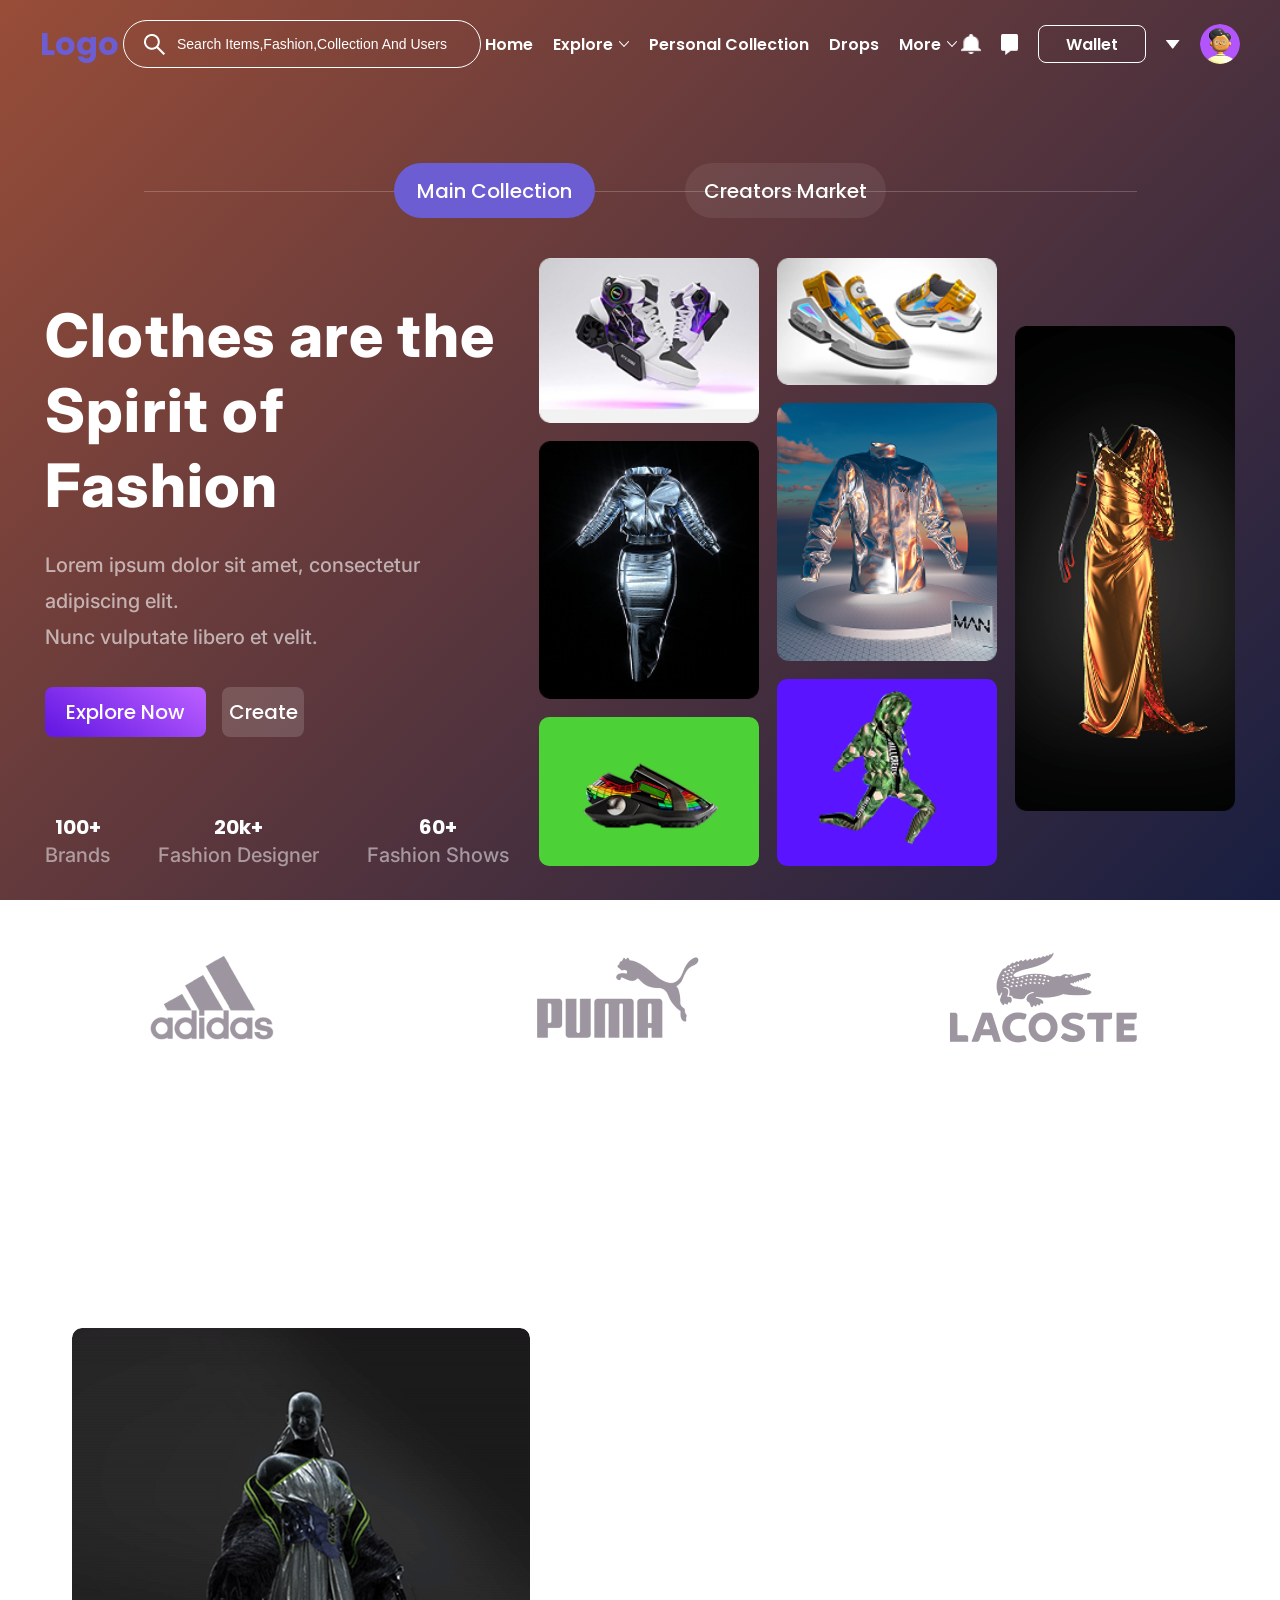
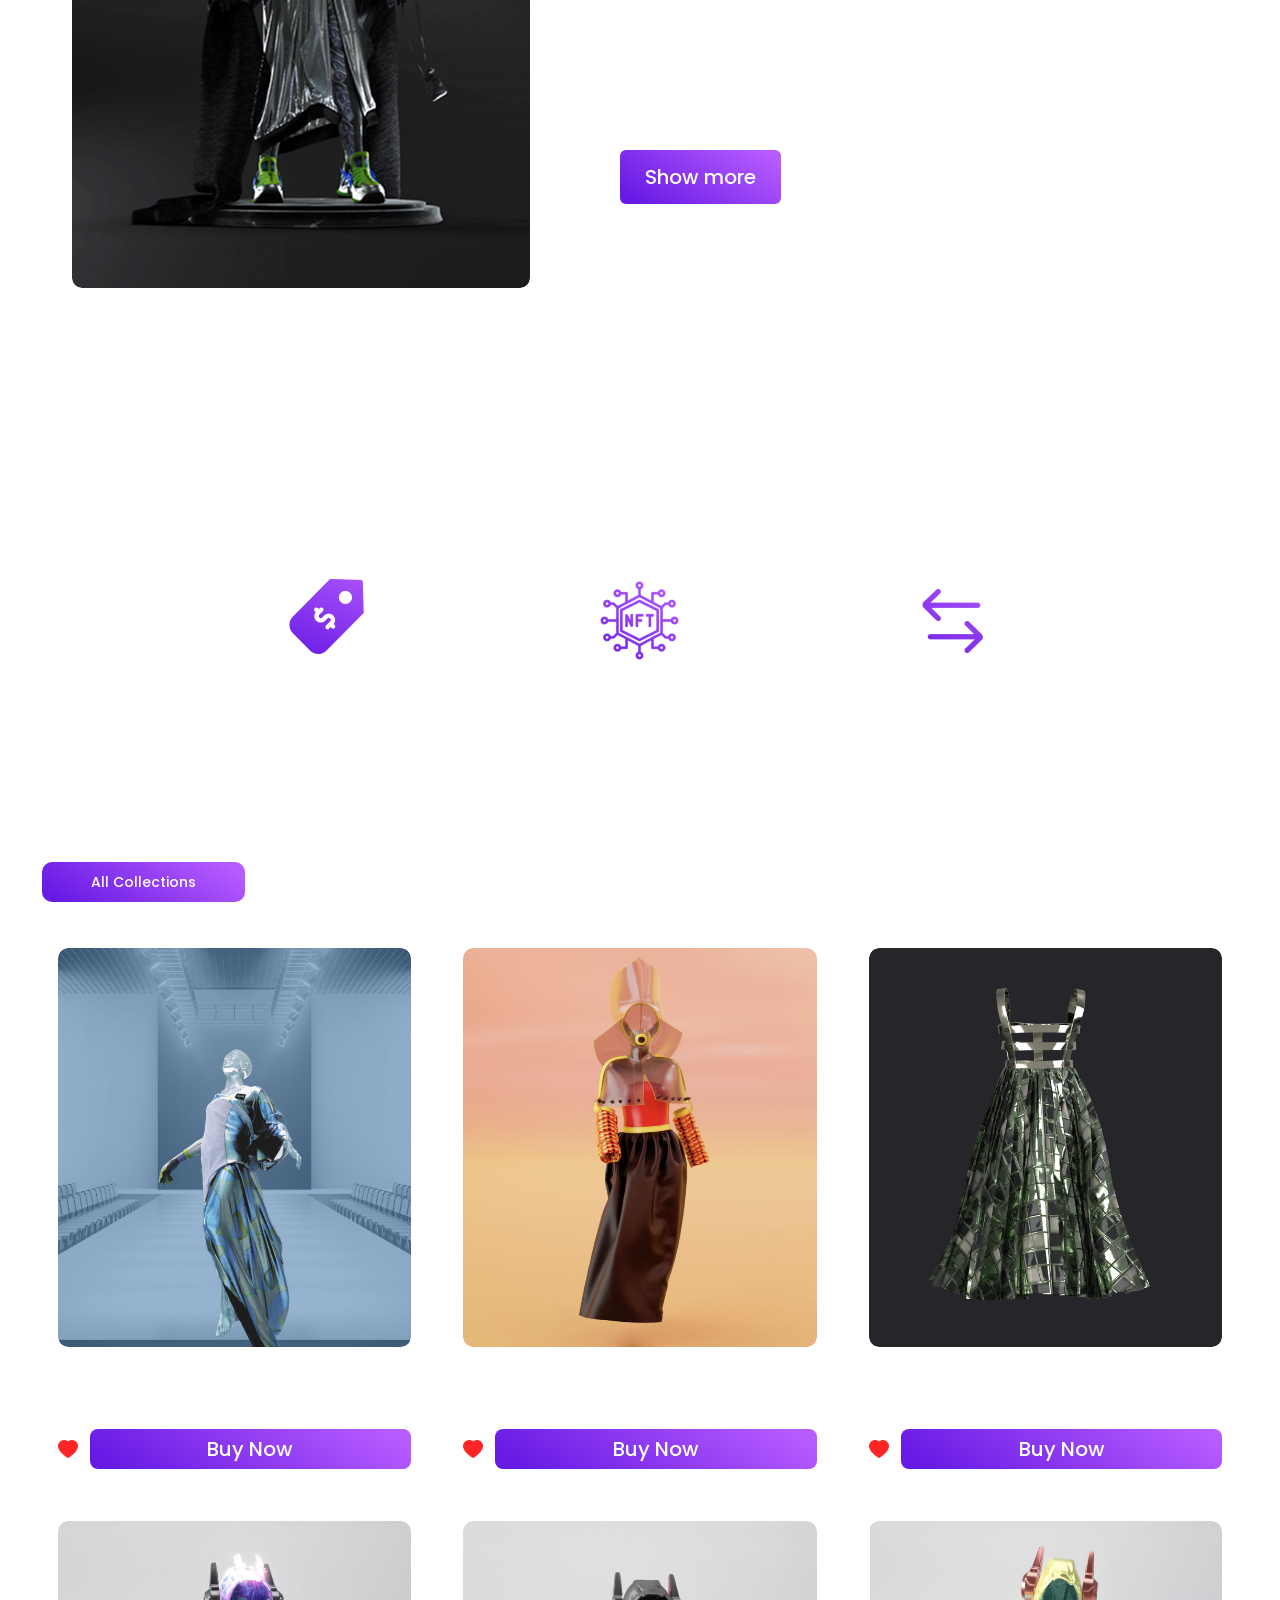
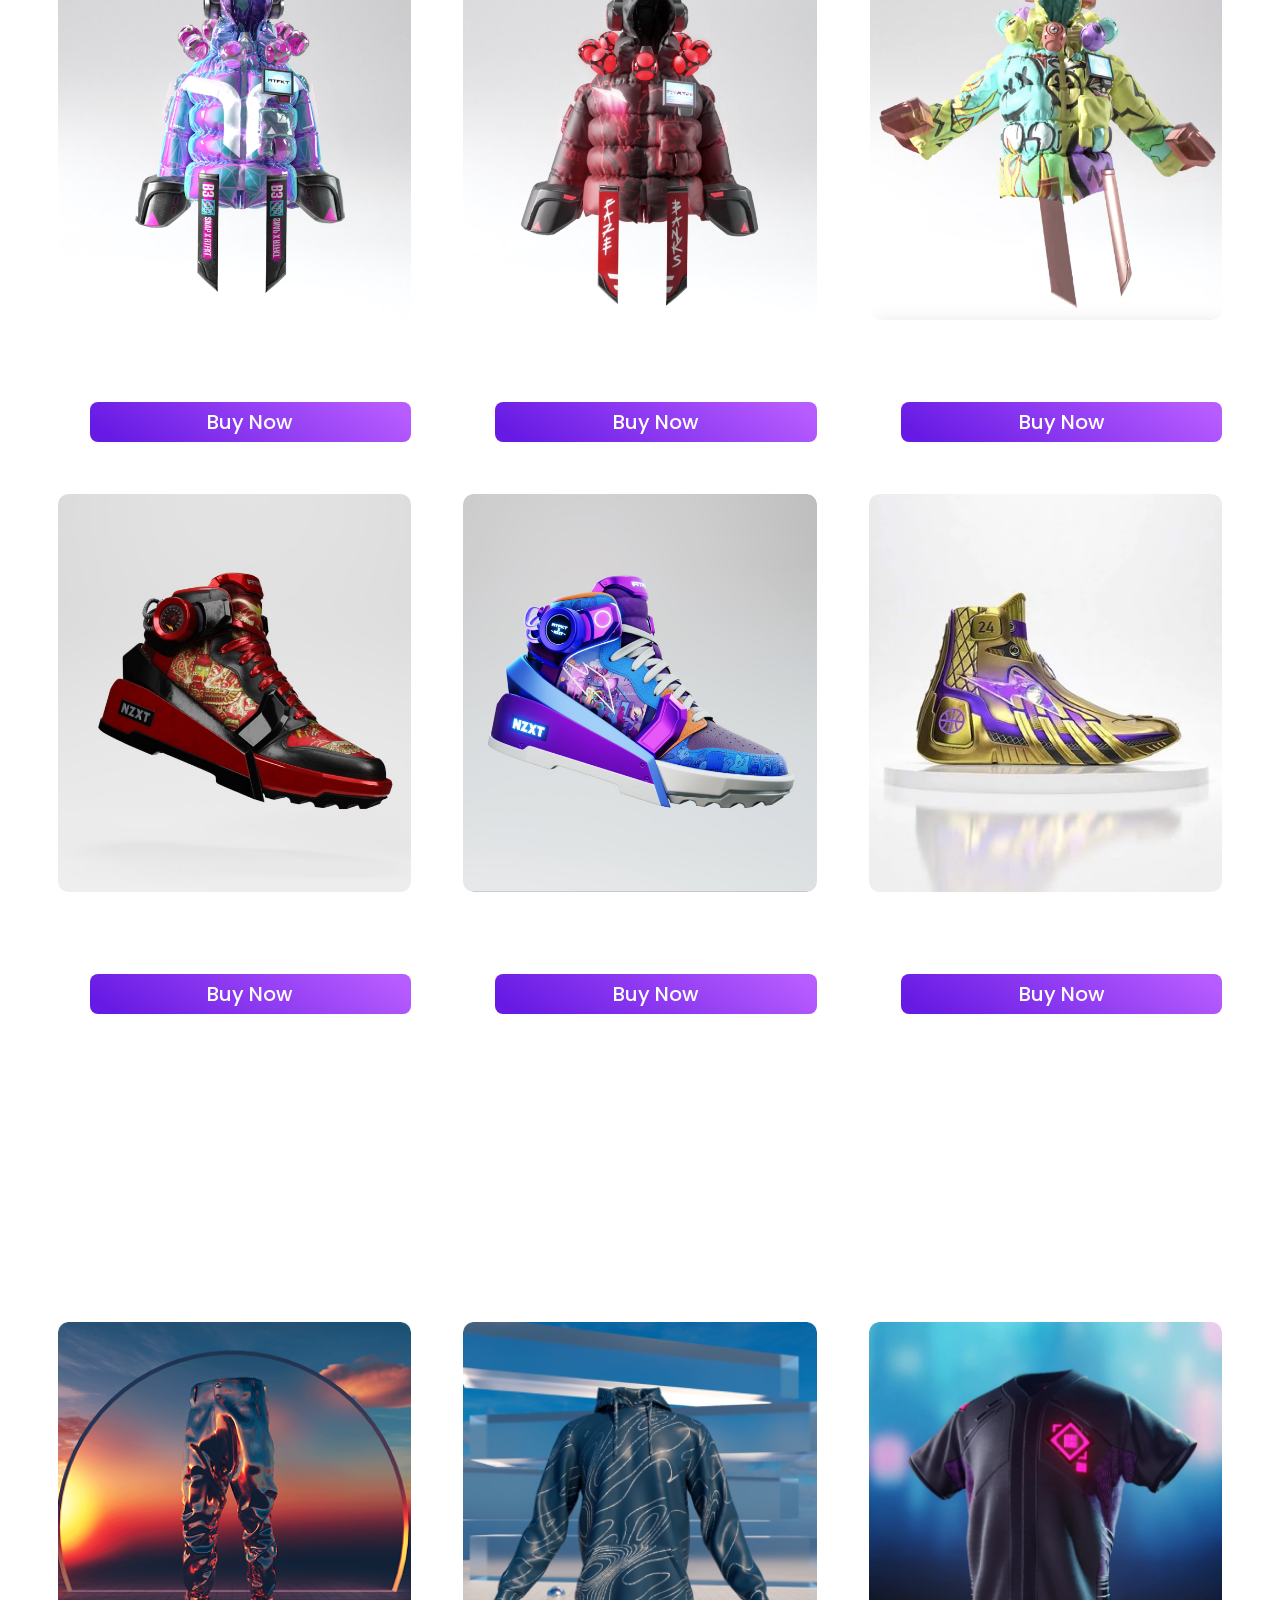
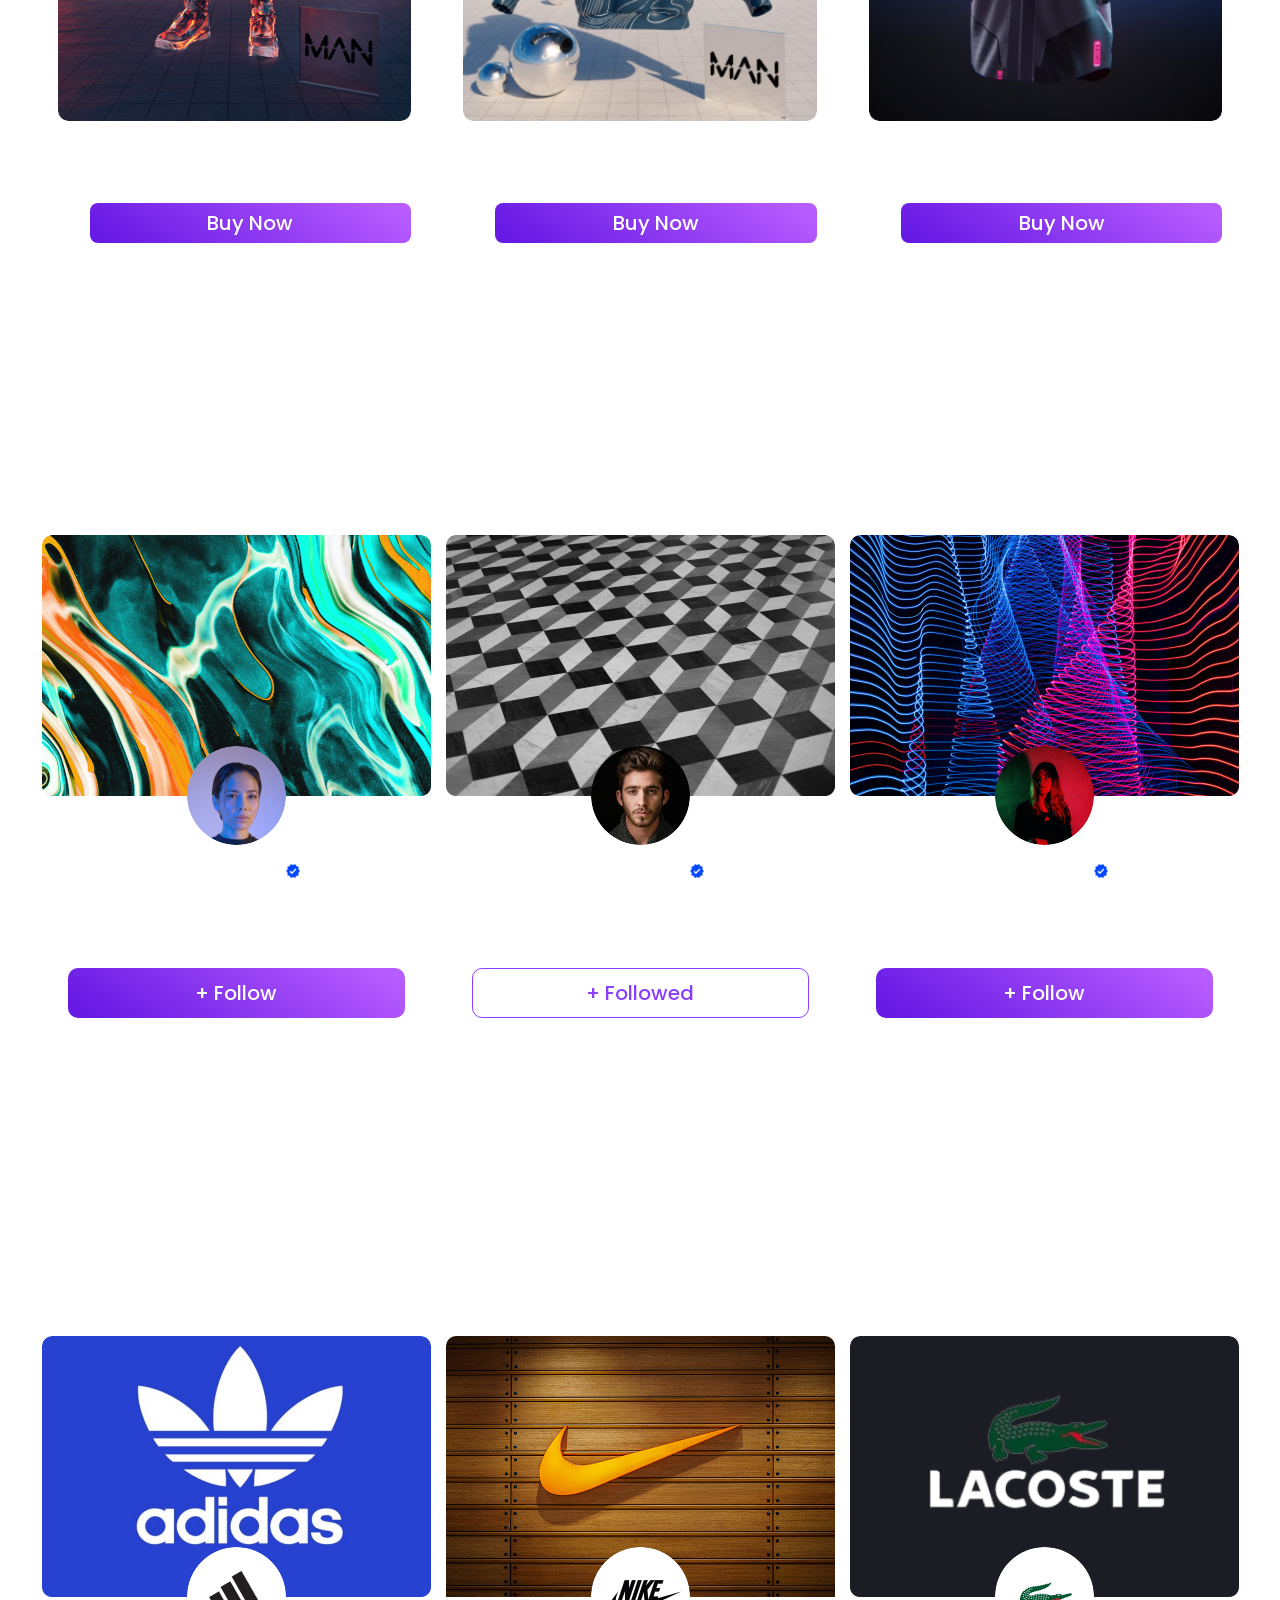
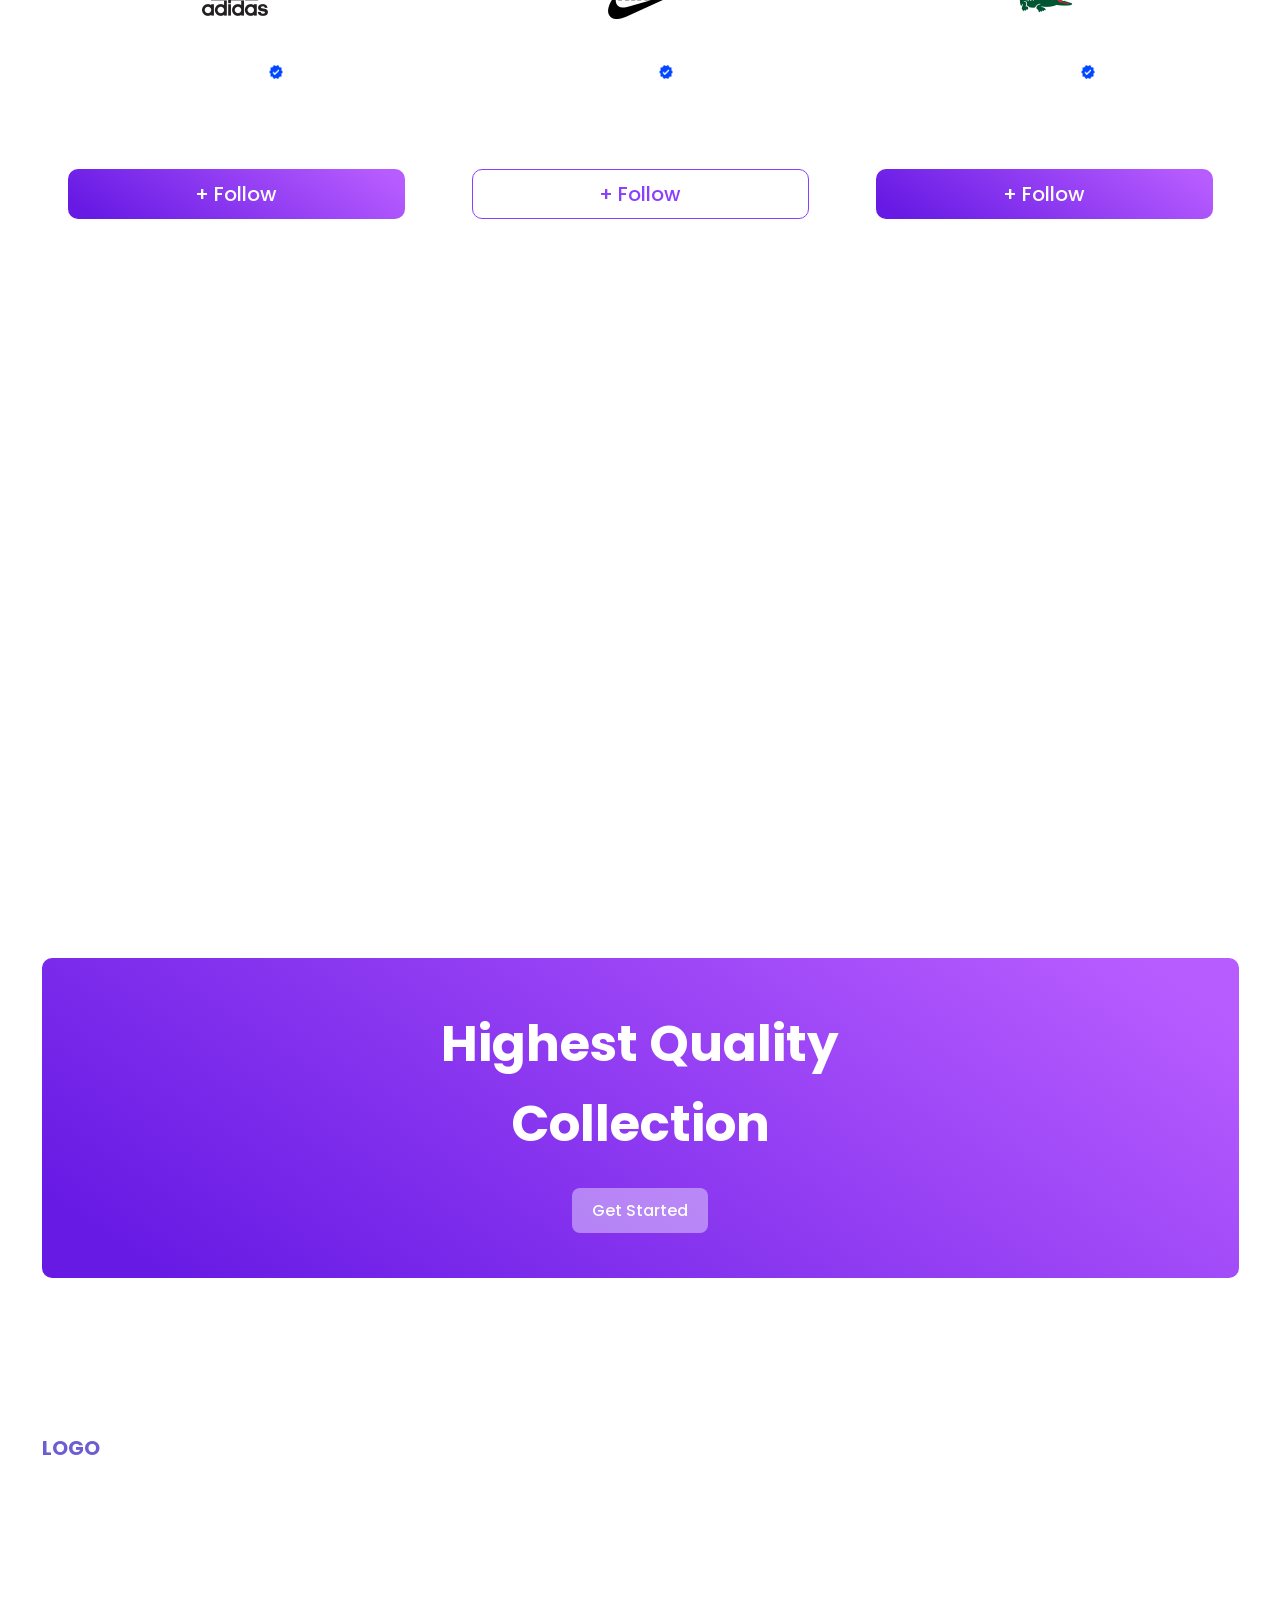
==== commit 8feae593: "fashion-marketplace" ====
--- a/index.html
+++ b/index.html
@@ -5,9 +5,10 @@
     <meta charset="UTF-8">
     <meta name="viewport" content="width=device-width, initial-scale=1.0">
     <title>Fashion Marketplace</title>
-    <link href="https://fonts.googleapis.com/css2?family=Poppins:wght@400;500;700&display=swap" rel="stylesheet">
+    <link href="https://fonts.googleapis.com/css2?family=Inter:wght@200;500;700;800&family=Poppins:wght@400;500;600;700&display=swap" rel="stylesheet">
     <link rel="stylesheet" href="assets/css/reset.css">
     <link rel="stylesheet" href="assets/css/style.css">
+    <link rel="stylesheet" href="assets/css/responsive.css">
 </head>
 
 <body>
@@ -40,6 +41,7 @@
                     <a href="#" class="dropdown-btn">
                        More
                       <img src="assets/icons/dropdown.png" alt="" class="dropdown-icon">
+                    </a>
                       <ul class="dropdown-menu">
                           <li><a href="#">Stats</a></li>
                           <li><a href="#">Shows</a></li>
@@ -49,10 +51,7 @@
                           <li><a href="#">Edit Profile</a></li>
                           <li><a href="#">Setting</a></li>
                       </ul>
-                    </a>
-
-                </li>
-                    </li>
+                 </li>
                 </ul>
 
                 <!--მარჯვენა მხრის ელემენტები-->
@@ -69,7 +68,7 @@
     <main>
         <div class="tabs">
             <a href="index.html" class="tab tab-active">Main Collection</a>
-            <a href="collection.html" class="tab">Creators Market</a>
+            <a href="#" class="tab">Creators Market</a>
         </div>
         <section class="hero">
             <div class="hero-text">
--- a/assets/css/style.css
+++ b/assets/css/style.css
@@ -98,6 +98,7 @@
 
 /*  Header  */
 header {
+    width: 100%;
     padding: 20px 40px;
 }
 
@@ -105,11 +106,14 @@
     display: flex;
     justify-content: space-between;
     align-items: center;
+    width: 100%;
+    max-width: 1350px;
+    margin: auto;
 }
 
 .logo {
-    display: flex;
-    align-items: center;
+    /* display: flex; */
+    /* align-items: center; */
     font-size: 32px;
     font-weight: 700;
     color: var(--accent);
@@ -132,6 +136,7 @@
 }
 
 .search-box input {
+    background-color: transparent;
     width: 272px;
     background: transparent;
     border: none;
@@ -313,24 +318,23 @@
 /* ========== Hero ========== */
 .hero {
     display: flex;
-    justify-content: space-between;
+    justify-content: center;
     align-items: flex-start;
-    padding: 20px 60px 0;
-    gap: 10px;
+    padding: 40px 60px 0;
+    gap: 30px;
     /* flex-wrap: wrap; */
 }
 
 .hero-text {
-    max-width: 536px;
+    max-width: 570px;
     width: 100%;
-    
+    margin-top: 40px; 
 }
 
 .hero-text h1 {
-    height: 162px; 
     font-family: var(--font-heading);
     font-weight: 800;
-    font-size: 48px;
+    font-size: 60px;
     line-height: 1.25;
     letter-spacing: 0.02em;
     /* white-space: nowrap; */
@@ -349,19 +353,19 @@
 .hero-buttons {
     display: flex;
     gap: 16px;
-    margin-top: 40px;
+    margin-top: 32px;
 }
 
 .stats {
     display: flex;
     gap: 48px;
-    margin-top: 50px;
+    margin-top: 80px;
     text-align: center;
 }
 
 .stats h3 {
     font-weight: 700;
-    font-size: 30px;
+    font-size: 20px;
     line-height: 100%;
 }
 
@@ -397,33 +401,32 @@
     object-fit: cover;
 }
 
-.col:nth-child(1) img:nth-child(3),
-.col:nth-child(2) img:nth-child(3) {
-    width: 220px;
-    height: 150px;
+
+/* სვეტი 1 */
+.col:nth-child(1) img:nth-child(1) { height: 165px; } 
+.col:nth-child(1) img:nth-child(2) { height: 258px; }  
+.col:nth-child(1) img:nth-child(3) {                   
+    height: 149px;
+    background: #4CD137;
     padding: 0 18px;
     box-sizing: border-box;
     object-fit: contain;
 }
 
-.col:nth-child(1) img:nth-child(3) {
-    height: 127px;
-    background: #4CD137;
-}
-
-.col:nth-child(2) img:nth-child(3) {
-    height: 258px;
+/* სვეტი 2 */
+.col:nth-child(2) img:nth-child(1) { height: 127px; }  
+.col:nth-child(2) img:nth-child(2) { height: 258px; } 
+.col:nth-child(2) img:nth-child(3) {                   
+    height: 187px;
     background: #5B14FF;
-}
-
-.col:nth-child(3) {
-    margin-top: 68px;
-}
-
-.col:nth-child(3) img {
-    width: 220px;
-    height: 480px;
-}
+    padding: 0 18px;
+    box-sizing: border-box;
+    object-fit: contain;
+}
+
+/* სვეტი 3 */
+.col:nth-child(3) { margin-top: 68px; }
+.col:nth-child(3) img { height: 485px; }  
 
 /* ========== ლოგოების ზოლი ========== */
 .brands {
@@ -921,30 +924,3 @@
     .footer-container { grid-template-columns: 1fr; }
 }
 
-
-.hero{
-    background-color: linear-gradient(135deg, #1b0a2a 0%, #0d1117 100%);
-    padding: 80px 20px;
-    color: #FFFFFF;
-    display: flex;
-    justify-content: center;
-}
-.hero__container{
-    max-width: 700px;
-    width: 100%;
-    margin: 0 auto;
-    display: flex;
-    flex-direction: column;
-    align-items: center;
-    text-align: center;
-    gap: 20px;
-}
-.hero__title{
-    font-family: 'SF Pro Display', sans-serif;
-    font-weight: 800;
-    font-size: 60px;
-    line-height: 1.35;
-    letter-spacing: 0.02em;
-    color: #FFFFFF;
-    margin: 0;
-}
